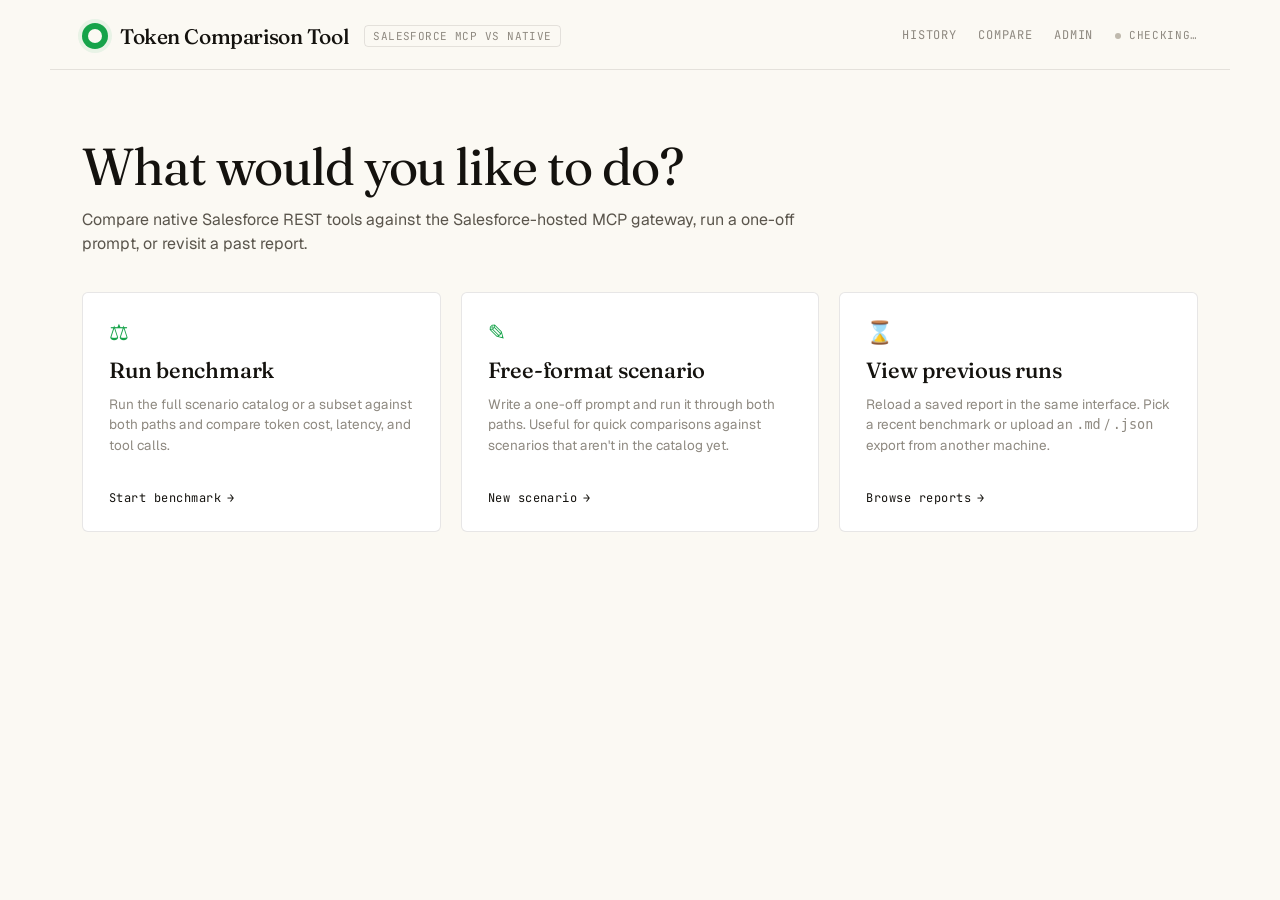
==== static/index.html @ 7b71b359 "feat(theme): FOUC-blocking pre-paint script in all five pages" ====
<!doctype html>
<html lang="en">
<head>
  <meta charset="utf-8">
  <meta name="viewport" content="width=device-width, initial-scale=1">
  <script>
    /* Pre-paint theme: read localStorage, apply data-theme + data-palette
       before first paint to prevent FOUC. Mirrors the logic in theme.js;
       keep them in sync. */
    (function () {
      try {
        var raw = localStorage.getItem("tokenmeter_theme");
        var t = raw ? JSON.parse(raw) : null;
        var validPals = ["teal-coral","emerald-violet","cyan-amber","forest-terracotta"];
        if (!t || validPals.indexOf(t.palette) < 0) {
          t = { mode: "light", palette: "teal-coral", matchSystem: true };
        }
        var mode = t.mode;
        if (t.matchSystem) {
          mode = window.matchMedia && window.matchMedia("(prefers-color-scheme: dark)").matches ? "dark" : "light";
        }
        document.documentElement.dataset.theme = (mode === "dark" ? "dark" : "light");
        document.documentElement.dataset.palette = t.palette;
      } catch (e) {
        document.documentElement.dataset.theme = "light";
        document.documentElement.dataset.palette = "teal-coral";
      }
    })();
  </script>
  <title>Token Comparison Tool — Salesforce MCP vs Native LLM</title>
  <link rel="preconnect" href="https://fonts.googleapis.com">
  <link rel="preconnect" href="https://fonts.gstatic.com" crossorigin>
  <link href="https://fonts.googleapis.com/css2?family=Fraunces:ital,opsz,wght@0,9..144,300..700;1,9..144,300..700&family=Geist:wght@300..600&family=JetBrains+Mono:wght@400;500;600&display=swap" rel="stylesheet">
  <link rel="stylesheet" href="styles.css">
</head>
<body>
  <header class="app-header">
    <button class="brand" id="brand-home" type="button" aria-label="Back to home">
      <span class="dot"></span>
      <span class="wordmark">Token Comparison Tool</span>
      <span class="sub">Salesforce MCP vs Native</span>
    </button>
    <nav class="header-nav" aria-label="Main">
      <a class="header-link" href="/history" id="history-link">History</a>
      <a class="header-link" href="/compare" id="compare-link">Compare</a>
      <a class="header-link" href="/admin" id="admin-link">Admin</a>
      <div class="status" id="preflight-status">checking…</div>
    </nav>
  </header>

  <main class="container">
    <section id="login-view" class="card login-splash" hidden>
      <h1 class="login-title">Sign in with Salesforce</h1>
      <p class="login-subtitle">This tool measures token cost between native Salesforce REST tools and the Salesforce-hosted MCP gateway against your org. Sign in once with OAuth and you'll be able to run benchmarks, save reports, and (with the right token) edit the scenario catalog.</p>
      <button class="primary login-cta" id="login-cta-btn">Connect Salesforce <span aria-hidden="true">→</span></button>
      <p class="muted login-hint" id="login-cta-hint">You'll be redirected to your Salesforce org's login page, then back here.</p>
      <p class="muted login-error" id="login-cta-error" hidden></p>
    </section>

    <nav class="stepper" id="stepper" aria-label="Benchmark steps"></nav>

    <section id="landing-view" class="card landing">
      <h1 class="landing-title">What would you like to do?</h1>
      <p class="muted landing-subtitle">Compare native Salesforce REST tools against the Salesforce-hosted MCP gateway, run a one-off prompt, or revisit a past report.</p>
      <div class="landing-cards">
        <button class="landing-card" data-target="benchmark" type="button">
          <span class="landing-card-icon">⚖</span>
          <span class="landing-card-title">Run benchmark</span>
          <span class="landing-card-desc">Run the full scenario catalog or a subset against both paths and compare token cost, latency, and tool calls.</span>
          <span class="landing-card-cta">Start benchmark <span aria-hidden="true">→</span></span>
        </button>
        <button class="landing-card" data-target="freeform" type="button">
          <span class="landing-card-icon">✎</span>
          <span class="landing-card-title">Free-format scenario</span>
          <span class="landing-card-desc">Write a one-off prompt and run it through both paths. Useful for quick comparisons against scenarios that aren't in the catalog yet.</span>
          <span class="landing-card-cta">New scenario <span aria-hidden="true">→</span></span>
        </button>
        <button class="landing-card" data-target="reports" type="button">
          <span class="landing-card-icon">⌛</span>
          <span class="landing-card-title">View previous runs</span>
          <span class="landing-card-desc">Reload a saved report in the same interface. Pick a recent benchmark or upload an <code>.md</code> / <code>.json</code> export from another machine.</span>
          <span class="landing-card-cta">Browse reports <span aria-hidden="true">→</span></span>
        </button>
      </div>
    </section>

    <section id="setup-view" class="card" hidden>
      <a class="back-link" href="#" id="setup-back-link">← Back to home</a>

      <div class="setup-section" data-section="benchmark" hidden>
      <h1 class="catalog-title">Compare <em>native tools</em> to <em>MCP</em>, run by run.</h1>
      <p class="muted" id="catalog-summary">loading scenarios…</p>
      <div class="catalog-meta" id="catalog-meta"></div>
      <ul class="scenario-list" id="scenario-list">
        <li class="scenario-list-header">
          <input type="checkbox" id="scenario-list-toggle-all" aria-label="Select or unselect all scenarios">
          <span class="col-id">ID</span>
          <span class="col-title">Scenario</span>
          <span class="col-scope">Scope</span>
          <span class="col-difficulty">Difficulty</span>
        </li>
      </ul>
      <div class="controls">
        <label>Runs / path
          <select id="runs-per-path">
            <option>1</option>
            <option selected>3</option>
            <option>5</option>
          </select>
        </label>
        <label>Models
          <div id="model-select" class="model-checkboxes"></div>
        </label>
        <label>Max turns
          <select id="max-turns">
            <option>15</option>
            <option selected>30</option>
            <option>50</option>
            <option>100</option>
          </select>
        </label>
        <div></div>
        <button class="primary" id="run-btn" disabled>Run benchmark <span>→</span></button>
      </div>
      <div id="preflight-remediation" class="remediation" hidden></div>
      <div id="sf-login-row" class="sf-login-row" hidden>
        <button class="secondary" id="sf-login-btn">Connect Salesforce</button>
        <span class="muted" id="sf-login-hint">You'll be redirected to Salesforce to authorize, then sent back here.</span>
      </div>
      </div><!-- /setup-section[benchmark] -->

      <div class="setup-section" data-section="freeform" hidden>
      <div class="freeform standalone">
        <h1 class="catalog-title">Free-format scenario</h1>
        <p class="muted">Write your own prompt and run it through both paths. Useful for quick comparisons against scenarios that aren't in the catalog yet.</p>
        <label class="freeform-field">
          <span>Title <span class="freeform-optional">(optional)</span></span>
          <input type="text" id="freeform-title" placeholder="Top customers by recurring revenue">
        </label>
        <label class="freeform-field">
          <span>Prompt</span>
          <textarea id="freeform-prompt" rows="6" placeholder="Describe the task in plain English. Claude will figure out the schema and which tools to use on each path."></textarea>
        </label>
        <div class="freeform-controls">
          <label>Runs / path
            <select id="freeform-runs">
              <option selected>1</option>
              <option>3</option>
              <option>5</option>
            </select>
          </label>
          <label>Models
            <div id="freeform-model" class="model-checkboxes"></div>
          </label>
          <label>Max turns
            <select id="freeform-max-turns">
              <option>15</option>
              <option selected>30</option>
              <option>50</option>
              <option>100</option>
            </select>
          </label>
        </div>
        <div class="freeform-actions">
          <span class="muted" id="freeform-hint">Settings above apply to this run only.</span>
          <button class="primary" id="freeform-run-btn" disabled>Run free format <span>→</span></button>
        </div>
      </div>
      </div><!-- /setup-section[freeform] -->

      <div class="setup-section" data-section="reports" hidden>
        <h1 class="catalog-title">Reports &amp; analytics</h1>
        <p class="muted">Aggregate spend and runs across every benchmark. Click a row to load that report into the verdict / summary / trace views.</p>

        <div class="kpi-strip" id="reports-kpis">
          <div class="kpi"><div class="kpi-label">Total runs</div><div class="kpi-value" id="kpi-total-runs">—</div></div>
          <div class="kpi"><div class="kpi-label">Native spend</div><div class="kpi-value" id="kpi-native-cost">—</div></div>
          <div class="kpi"><div class="kpi-label">MCP spend</div><div class="kpi-value" id="kpi-mcp-cost">—</div></div>
          <div class="kpi"><div class="kpi-label">Avg MCP/Native</div><div class="kpi-value" id="kpi-avg-ratio">—</div></div>
        </div>

        <div class="reports-toolbar">
          <label class="reports-filter">
            <span>Kind</span>
            <select id="reports-filter-kind">
              <option value="">All</option>
              <option value="catalog">Catalog</option>
              <option value="freeform">Freeform</option>
              <option value="mixed">Mixed</option>
            </select>
          </label>
          <label class="reports-filter">
            <span>Model</span>
            <select id="reports-filter-model">
              <option value="">All</option>
            </select>
          </label>
          <label class="reports-filter reports-filter-search">
            <span>Search</span>
            <input type="text" id="reports-filter-search" placeholder="report id, operator, org…">
          </label>
        </div>

        <table class="reports-table">
          <thead>
            <tr>
              <th data-sort="started_at">Started ▾</th>
              <th>Kind</th>
              <th>Models</th>
              <th data-sort="scenario_count">Scenarios</th>
              <th data-sort="runs_per_path">Runs/path</th>
              <th data-sort="native_cost">Native</th>
              <th data-sort="mcp_cost">MCP</th>
              <th data-sort="mcp_native_ratio">Ratio</th>
              <th data-sort="native_success">Success</th>
              <th data-sort="native_cache_hit_ratio">Cache hit</th>
              <th></th>
              <th></th>
            </tr>
          </thead>
          <tbody id="reports-tbody">
            <tr><td colspan="12" class="muted reports-empty">Loading…</td></tr>
          </tbody>
        </table>
      </div><!-- /setup-section[reports] -->
    </section>

    <section id="progress-view" class="card" hidden>
      <h2>Running benchmark</h2>
      <div class="progress-bar"><div class="fill" id="progress-fill"></div></div>
      <p class="muted" id="progress-text">starting…</p>
    </section>

    <section id="scenario-view" class="card" hidden>
      <a class="back-link" href="#" id="scenario-back-link" hidden>← Back to reports</a>
      <div class="scenario-head">
        <p class="muted" id="sv-meta"></p>
        <h2 id="sv-title"></h2>
        <blockquote id="sv-prompt"></blockquote>
      </div>

      <div class="verdict" id="sv-verdict" hidden>
        <div class="verdict-icon" id="sv-verdict-icon">↓</div>
        <div class="verdict-text" id="sv-verdict-text">—</div>
        <div class="verdict-num" id="sv-verdict-num"></div>
      </div>

      <div class="model-pills" id="sv-model-pills" hidden></div>

      <div class="sparkline-row" id="sv-sparklines" hidden>
        <div class="sparkline-cell" data-metric="cost">
          <div class="sparkline-label">Cost trend</div>
          <svg class="sparkline" viewBox="0 0 80 30" preserveAspectRatio="none"></svg>
          <div class="sparkline-value">—</div>
        </div>
        <div class="sparkline-cell" data-metric="cache">
          <div class="sparkline-label">Cache hit</div>
          <svg class="sparkline" viewBox="0 0 80 30" preserveAspectRatio="none"></svg>
          <div class="sparkline-value">—</div>
        </div>
        <div class="sparkline-cell" data-metric="success">
          <div class="sparkline-label">Success</div>
          <svg class="sparkline" viewBox="0 0 80 30" preserveAspectRatio="none"></svg>
          <div class="sparkline-value">—</div>
        </div>
        <div class="sparkline-cell" data-metric="p95_duration">
          <div class="sparkline-label">p95 wall-clock</div>
          <svg class="sparkline" viewBox="0 0 80 30" preserveAspectRatio="none"></svg>
          <div class="sparkline-value">—</div>
        </div>
      </div>

      <div class="dual">
        <div class="panel native">
          <h3>Native · path A</h3>
          <div class="panel-status" id="sv-native-status">—</div>
          <div class="hero" id="sv-native-input">—</div>
          <div class="hero-label">input tokens</div>
          <div class="panel-meta">
            <div>Turns <span id="sv-native-turns">—</span></div>
            <div>Cost / run <span id="sv-native-cost">—</span></div>
          </div>
          <div class="panel-meta panel-meta-secondary">
            <div>Cache hit <span id="sv-native-cache">—</span></div>
            <div>Wall-clock <span id="sv-native-duration">—</span></div>
          </div>
          <ul class="tools" id="sv-native-tools"></ul>
        </div>
        <div class="panel mcp">
          <h3>MCP · path B</h3>
          <div class="panel-status" id="sv-mcp-status">—</div>
          <div class="hero" id="sv-mcp-input">—</div>
          <div class="hero-label">input tokens</div>
          <div class="panel-meta">
            <div>Turns <span id="sv-mcp-turns">—</span></div>
            <div>Cost / run <span id="sv-mcp-cost">—</span></div>
          </div>
          <div class="panel-meta panel-meta-secondary">
            <div>Cache hit <span id="sv-mcp-cache">—</span></div>
            <div>Wall-clock <span id="sv-mcp-duration">—</span></div>
          </div>
          <ul class="tools" id="sv-mcp-tools"></ul>
        </div>
      </div>

      <!-- Per-run breakdown — exposes variance that the medians hide. -->
      <div class="per-run-card" id="per-run-card" hidden>
        <h3>Per-run breakdown</h3>
        <p class="muted">Each run that contributed to the medians above. Cost spread reveals whether the comparison is reliable or noisy.</p>
        <table class="per-run-table">
          <thead>
            <tr>
              <th class="col-chev"></th>
              <th>Run</th>
              <th>Path</th>
              <th>Outcome</th>
              <th>Turns</th>
              <th>In tokens</th>
              <th>Out tokens</th>
              <th>Cache hit</th>
              <th>Wall-clock</th>
              <th>Cost</th>
            </tr>
          </thead>
          <tbody id="per-run-tbody"></tbody>
        </table>
      </div>

      <div class="results-card">
        <div class="chart-head">
          <div class="headline" id="sv-headline">—</div>
          <div class="legend-inline">
            <span><span class="sw native"></span>Native</span>
            <span><span class="sw mcp"></span>MCP</span>
          </div>
        </div>
        <div class="chart-rows" id="sv-chart-rows"></div>
        <canvas id="sv-chart" hidden></canvas>
      </div>

      <div class="trace-card" id="trace-card" hidden>
        <div class="editorial">
          <div class="ed-label">
            <span class="marker"></span>
            Why these numbers differ
          </div>
          <div class="explanation" id="trace-explanation">—</div>
        </div>

        <h3>Turn-by-turn trace</h3>
        <p class="muted">
          First successful run of each path (or first run if both failed).
          <code>in</code> = total prompt tokens this turn (new + replayed from cache + freshly cached).
          <code>out</code> = tokens generated. The breakdown shows what was new vs. cached — the large
          cache write on turn 1 is tool-definitions loading into context.
        </p>
        <table class="trace-table">
          <thead>
            <tr>
              <th>Turn</th>
              <th>Native · path A</th>
              <th>MCP · path B</th>
              <th class="trace-delta-col">Δ</th>
            </tr>
          </thead>
          <tbody id="trace-tbody"></tbody>
        </table>
      </div>

      <div class="actions" id="scenario-actions">
        <button id="scenario-export-pdf" class="secondary">⎙ Export PDF</button>
        <button id="scenario-share-btn" class="secondary" data-hide-in-guest>↗ Share link</button>
        <a id="scenario-download-report" class="primary" href="#" download>↓ Download report</a>
      </div>
    </section>

    <section id="summary-view" class="card" hidden>
      <a class="back-link" href="#" id="summary-back-link" hidden>← Back to reports</a>
      <h2>Overall summary</h2>
      <div class="model-pills" id="summary-model-pills" hidden></div>
      <div class="hero-summary" id="summary-headline">—</div>
      <p class="muted" id="summary-headline-caveat"></p>

      <h3>Cost totals</h3>
      <table class="summary-table">
        <thead>
          <tr><th></th><th>Native</th><th>MCP</th></tr>
        </thead>
        <tbody id="summary-tbody"></tbody>
      </table>

      <h3>Cost at scale</h3>
      <p class="muted">Project token spend across volume + time. Native vs MCP totals, breakeven thresholds, and a 12-month cumulative curve.</p>
      <div class="projection-panel" id="projection-panel">
        <div class="projection-controls">
          <label>Volume
            <input type="number" id="projection-volume" value="10000" min="1" step="1000">
          </label>
          <label>Period
            <div class="segmented" id="projection-period">
              <button type="button" data-period="day">Daily</button>
              <button type="button" data-period="month" class="active">Monthly</button>
              <button type="button" data-period="year">Annual</button>
            </div>
          </label>
          <label>Growth %/mo
            <input type="number" id="projection-growth" value="0" min="0" step="1">
          </label>
          <label class="projection-model-label">Model
            <select id="projection-model"></select>
          </label>
        </div>
        <div class="projection-headline">
          <div class="kpi"><div class="kpi-label">Native</div><div class="kpi-value" id="proj-native-total">—</div></div>
          <div class="kpi"><div class="kpi-label">MCP</div><div class="kpi-value" id="proj-mcp-total">—</div></div>
          <div class="kpi"><div class="kpi-label">Delta</div><div class="kpi-value" id="proj-delta">—</div></div>
        </div>
        <div class="projection-thresholds">
          <label>Breakeven A <input type="number" id="proj-th-a" value="1000" min="0"></label>
          <label>Breakeven B <input type="number" id="proj-th-b" value="10000" min="0"></label>
          <label>Breakeven C <input type="number" id="proj-th-c" value="100000" min="0"></label>
        </div>
        <table class="projection-breakeven-table">
          <thead><tr><th>Scenario</th><th id="proj-th-a-h">$1,000</th><th id="proj-th-b-h">$10,000</th><th id="proj-th-c-h">$100,000</th></tr></thead>
          <tbody id="projection-breakeven-tbody"></tbody>
        </table>
        <svg id="projection-curve" class="projection-curve" viewBox="0 0 600 200"
             preserveAspectRatio="none" aria-label="12-month cumulative spend"></svg>
      </div>

      <h3>Per-scenario cost</h3>
      <ul class="summary-bars" id="summary-bars"></ul>
      <canvas id="summary-chart" hidden></canvas>

      <h3>When to use which</h3>
      <div class="framework-grid">
        <div class="framework-col" id="framework-native-col">
          <h4>Native wins</h4>
          <p id="framework-native-pattern">—</p>
          <ul id="framework-native-bullets"></ul>
        </div>
        <div class="framework-col" id="framework-mcp-col">
          <h4>MCP wins</h4>
          <p id="framework-mcp-pattern">—</p>
          <ul id="framework-mcp-bullets"></ul>
        </div>
      </div>

      <h3>Run outcomes</h3>
      <p class="muted">How runs landed across both paths. A high <em>succeeded</em> count is what you want. Other categories tell you why a path is unreliable: <code>max turns</code> = ran out of budget mid-task; <code>auth error</code> = scope/permission issue; <code>no tool calls</code> = model declined to act.</p>
      <div class="outcomes-rollup">
        <div class="outcomes-row" id="outcomes-native-row">
          <div class="outcomes-row-label">Native</div>
          <div class="outcomes-row-bar" id="outcomes-native-bar"></div>
        </div>
        <div class="outcomes-row" id="outcomes-mcp-row">
          <div class="outcomes-row-label">MCP</div>
          <div class="outcomes-row-bar" id="outcomes-mcp-bar"></div>
        </div>
      </div>

      <h3>Cache effectiveness</h3>
      <p class="muted">Fraction of input-side tokens served from cache (vs freshly billed). Higher = more turns hit cache → lower steady-state cost.</p>
      <div class="cache-rollup">
        <div class="cache-tile">
          <div class="cache-tile-label">Native</div>
          <div class="cache-tile-value" id="cache-native">—</div>
        </div>
        <div class="cache-tile">
          <div class="cache-tile-label">MCP</div>
          <div class="cache-tile-value" id="cache-mcp">—</div>
        </div>
      </div>

      <h3>Caveats</h3>
      <ul id="summary-caveats"></ul>

      <div class="actions">
        <button id="run-again" class="ghost" data-hide-in-guest>↻ Run again</button>
        <button id="export-pdf" class="secondary">⎙ Export PDF</button>
        <button id="summary-share-btn" class="secondary" data-hide-in-guest>↗ Share link</button>
        <a id="download-report" class="primary" href="#" download>↓ Download report</a>
      </div>
    </section>
  </main>

  <div id="share-modal" class="modal" hidden role="dialog" aria-modal="true" aria-labelledby="share-modal-title">
    <div class="modal-card">
      <h3 id="share-modal-title">Share this report</h3>
      <p class="muted">Anyone with this link can view this report read-only. The link expires automatically — share only what you'd be comfortable putting in Slack.</p>
      <input id="share-url" type="text" readonly>
      <div class="modal-row">
        <span class="muted">Expires <span id="share-expires"></span></span>
        <span class="modal-actions">
          <button class="secondary" id="share-copy" type="button">Copy</button>
          <button class="secondary" id="share-regenerate" type="button">Regenerate</button>
          <button class="primary" id="share-close" type="button">Done</button>
        </span>
      </div>
    </div>
    <div class="modal-backdrop" data-close></div>
  </div>

  <script src="chart.min.js"></script>
  <script>
    // Cache-bust app.js on every page load so fixes take effect without
    // forcing the user to hard-refresh or clear site data.
    (function () {
      var s = document.createElement("script");
      s.src = "app.js?v=" + Date.now();
      document.body.appendChild(s);
    })();
  </script>
</body>
</html>
---- static/styles.css ----
/* ============================================================
   tokenmeter — editorial light theme
   See claude-code-prompt-light.md / tokenmeter-mockup.html
   ============================================================ */

:root {
  /* Surface — warm paper system */
  --paper-50:  #FBF9F3;
  --paper-100: #F7F4ED;
  --paper-200: #F1EDE3;
  --paper-300: #E8E3D6;
  --paper-card: #FFFFFF;

  /* Hairlines */
  --hair:   rgba(20, 18, 14, 0.06);
  --hair-2: rgba(20, 18, 14, 0.10);
  --hair-3: rgba(20, 18, 14, 0.18);

  /* Text — warm ink */
  --ink:        #14120E;
  --ink-dim:    #5A554C;
  --ink-mute:   #8E8980;
  --ink-faint:  #BFB9AD;

  /* Signal */
  --signal:        #16A34A;
  --signal-vivid:  #22C55E;
  --signal-deep:   #14532D;
  --signal-tint:   rgba(22, 163, 74, 0.08);
  --signal-edge:   rgba(22, 163, 74, 0.22);
  --counter:       #4338CA;
  --counter-vivid: #6366F1;
  --counter-deep:  #312E81;
  --counter-tint:  rgba(67, 56, 202, 0.08);
  --counter-edge:  rgba(67, 56, 202, 0.22);
  --amber:         #B45309;
  --amber-edge:    rgba(180, 83, 9, 0.22);
  --crimson:       #B91C1C;
  --crimson-edge:  rgba(185, 28, 28, 0.22);

  --serif: 'Fraunces', 'Iowan Old Style', Georgia, serif;
  --sans:  'Geist', 'Inter Tight', -apple-system, system-ui, sans-serif;
  --mono:  'JetBrains Mono', 'SF Mono', Menlo, monospace;

  --r-sm: 4px;
  --r-md: 6px;
  --r-lg: 10px;
}

* { box-sizing: border-box; margin: 0; padding: 0; }

html, body {
  background: var(--paper-50);
  color: var(--ink);
  font-family: var(--sans);
  font-feature-settings: "ss01", "ss02", "cv11";
  -webkit-font-smoothing: antialiased;
  -moz-osx-font-smoothing: grayscale;
  line-height: 1.5;
  font-size: 15px;
}

[hidden] { display: none !important; }

/* All numbers: tabular figures */
.mono, code, .num, .tabular {
  font-feature-settings: "tnum";
  font-variant-numeric: tabular-nums;
}

/* ═════════════════════════════════════════════════════════════
   Top brand bar
   ═════════════════════════════════════════════════════════════ */
.app-header {
  max-width: 1180px;
  margin: 0 auto;
  display: flex;
  align-items: center;
  justify-content: space-between;
  padding: 22px 32px 20px;
  border-bottom: 1px solid var(--hair-2);
}
.brand {
  display: flex;
  align-items: center;
  gap: 12px;
  font-family: var(--serif);
  font-weight: 500;
  font-size: 21px;
  letter-spacing: -0.02em;
  color: var(--ink);
  /* Reset <button> defaults so the brand still reads as a wordmark. */
  background: transparent;
  border: 0;
  padding: 0;
  cursor: pointer;
  text-align: left;
  transition: opacity 160ms ease;
}
.brand:hover { opacity: 0.78; }
.brand:hover .wordmark {
  text-decoration: underline;
  text-decoration-color: var(--signal);
  text-decoration-thickness: 1px;
  text-underline-offset: 4px;
}
.brand:focus-visible {
  outline: 2px solid var(--signal);
  outline-offset: 4px;
  border-radius: 2px;
}
.brand .dot {
  width: 26px; height: 26px;
  background: var(--signal);
  border-radius: 50%;
  position: relative;
  margin: 0;
  display: inline-block;
  box-shadow: 0 0 0 4px var(--signal-tint);
}
.brand .dot::after {
  content: '';
  position: absolute;
  inset: 6px;
  background: var(--paper-50);
  border-radius: 50%;
}
.brand .sub {
  font-family: var(--mono);
  font-style: normal;
  font-size: 11px;
  color: var(--ink-mute);
  letter-spacing: 0.04em;
  text-transform: uppercase;
  font-weight: 400;
  margin-left: 4px;
  padding: 3px 8px;
  border: 1px solid var(--hair-2);
  border-radius: var(--r-sm);
}

.status {
  font-family: var(--mono);
  font-size: 11px;
  letter-spacing: 0.06em;
  text-transform: uppercase;
  color: var(--ink-mute);
  display: flex;
  align-items: center;
  gap: 8px;
}
.status::before {
  content: '';
  width: 6px; height: 6px; border-radius: 50%;
  background: var(--ink-faint);
  display: inline-block;
}
.status.ok { color: var(--signal); }
.status.ok::before { background: var(--signal-vivid); box-shadow: 0 0 0 3px var(--signal-tint); }
.status.err { color: var(--crimson); }
.status.err::before { background: var(--crimson); }

/* Header right-side nav. Sits next to the status indicator. */
.header-nav {
  display: flex;
  align-items: center;
  gap: 22px;
}
.header-link {
  font-family: var(--mono);
  font-size: 12px;
  letter-spacing: 0.06em;
  text-transform: uppercase;
  color: var(--ink-mute);
  text-decoration: none;
  padding: 4px 0;
  border-bottom: 1px solid transparent;
  transition: color 160ms ease, border-color 160ms ease;
}
.header-link:hover {
  color: var(--ink);
  border-bottom-color: var(--signal);
}

/* ═════════════════════════════════════════════════════════════
   Login splash — gates the entire app
   ═════════════════════════════════════════════════════════════ */
.card.login-splash {
  background: transparent;
  border: 0;
  box-shadow: none;
  padding: 60px 0 24px;
  max-width: 640px;
}
.login-title {
  font-family: var(--serif);
  font-weight: 400;
  font-size: clamp(34px, 4.6vw, 52px);
  line-height: 1.08;
  letter-spacing: -0.02em;
  margin: 0 0 16px;
}
.login-subtitle {
  font-size: 16px;
  line-height: 1.55;
  margin: 0 0 32px;
  color: var(--ink-mute);
}
.login-cta {
  font-size: 15px;
  padding: 14px 22px;
}
.login-hint {
  font-size: 12px;
  margin: 14px 0 0;
}
.login-error {
  font-size: 13px;
  margin-top: 14px;
  color: var(--crimson);
}

/* ═════════════════════════════════════════════════════════════
   Landing chooser — three primary paths
   ═════════════════════════════════════════════════════════════ */
.card.landing {
  /* No card chrome at this level — let the three sub-cards do the
     visual work against the paper background. */
  background: transparent;
  border: 0;
  box-shadow: none;
  padding: 32px 0 24px;
}
.landing-title {
  font-family: var(--serif);
  font-weight: 400;
  font-size: clamp(34px, 4.6vw, 52px);
  line-height: 1.08;
  letter-spacing: -0.02em;
  margin: 8px 0 14px;
}
.landing-subtitle {
  max-width: 720px;
  font-size: 16px;
  line-height: 1.5;
  margin: 0 0 36px;
}
.landing-cards {
  display: grid;
  grid-template-columns: repeat(3, 1fr);
  gap: 20px;
}
.landing-card {
  /* Reset <button> chrome. */
  appearance: none;
  background: var(--paper-card);
  border: 1px solid var(--hair-2);
  border-radius: var(--r-md, 12px);
  padding: 28px 26px 24px;
  text-align: left;
  cursor: pointer;
  display: flex;
  flex-direction: column;
  gap: 10px;
  min-height: 240px;
  position: relative;
  transition: border-color 160ms ease, transform 160ms ease, box-shadow 160ms ease;
  font: inherit;
  color: inherit;
}
.landing-card:hover {
  border-color: var(--signal);
  transform: translateY(-2px);
  box-shadow: 0 6px 18px -8px rgba(20, 20, 20, 0.18);
}
.landing-card:focus-visible {
  outline: 2px solid var(--signal);
  outline-offset: 3px;
}
.landing-card-icon {
  font-size: 22px;
  color: var(--signal);
  font-weight: 500;
  line-height: 1;
  margin-bottom: 4px;
}
.landing-card-title {
  font-family: var(--serif);
  font-weight: 500;
  font-size: 22px;
  letter-spacing: -0.01em;
  line-height: 1.2;
  color: var(--ink);
}
.landing-card-desc {
  font-size: 13.5px;
  line-height: 1.55;
  color: var(--ink-mute);
  flex: 1;
}
.landing-card-cta {
  margin-top: auto;
  font-family: var(--mono);
  font-size: 12px;
  letter-spacing: 0.04em;
  color: var(--ink);
  display: inline-flex;
  align-items: center;
  gap: 6px;
}
.landing-card:hover .landing-card-cta {
  color: var(--signal);
}
@media (max-width: 800px) {
  .landing-cards { grid-template-columns: 1fr; }
}

/* ═════════════════════════════════════════════════════════════
   Tier A — variance, cache, outcomes UI
   ═════════════════════════════════════════════════════════════ */

/* Secondary panel-meta strip (cache hit / wall-clock under the existing
   turns/cost row). Same shape as .panel-meta, lighter chrome. */
.panel-meta-secondary {
  margin-top: 8px;
  opacity: 0.85;
  font-size: 12.5px;
}

/* Per-run breakdown table — sits below the dual panels in scenario-view. */
.per-run-card {
  margin-top: 28px;
  padding-top: 20px;
  border-top: 1px solid var(--hair-2);
}
.per-run-card h3 {
  font-family: var(--serif);
  font-weight: 500;
  font-size: 22px;
  margin: 0 0 6px;
}
.per-run-table {
  width: 100%;
  border-collapse: collapse;
  font-size: 13.5px;
  margin-top: 12px;
}
.per-run-table th {
  text-align: left;
  font-family: var(--mono);
  font-size: 10.5px;
  letter-spacing: 0.06em;
  text-transform: uppercase;
  color: var(--ink-mute);
  padding: 8px 10px;
  border-bottom: 1px solid var(--hair-2);
}
.per-run-table td {
  padding: 10px;
  border-bottom: 1px solid var(--hair, rgba(20, 18, 14, 0.06));
  vertical-align: middle;
}
.per-run-table .col-num {
  text-align: right;
  font-family: var(--mono);
  font-size: 12.5px;
}
.per-run-table .col-path-native { color: var(--signal); font-weight: 500; }
.per-run-table .col-path-mcp { color: var(--counter); font-weight: 500; }

.outcome-pill {
  display: inline-block;
  font-family: var(--mono);
  font-size: 10.5px;
  letter-spacing: 0.04em;
  padding: 3px 8px;
  border-radius: 999px;
  border: 1px solid currentColor;
  white-space: nowrap;
}
.outcome-pill.outcome-succeeded { color: var(--signal); }
.outcome-pill.outcome-max_turns,
.outcome-pill.outcome-no_tool_calls { color: var(--amber); }
.outcome-pill.outcome-tool_auth_error,
.outcome-pill.outcome-inference_error,
.outcome-pill.outcome-mcp_init_failed,
.outcome-pill.outcome-other { color: var(--crimson); }

/* Confidence chip — appended to the multiplier when N<5 or σ/μ > 50%. */
.confidence-chip {
  display: inline-block;
  font-family: var(--mono);
  font-size: 10px;
  letter-spacing: 0.05em;
  text-transform: uppercase;
  padding: 2px 6px;
  margin-left: 8px;
  border-radius: 4px;
  border: 1px solid var(--amber-edge);
  color: var(--amber);
  background: rgba(180, 83, 9, 0.06);
  cursor: help;
  vertical-align: middle;
}

/* Outcome rollup (stacked bar) in the summary view */
.outcomes-rollup {
  display: flex;
  flex-direction: column;
  gap: 10px;
  margin: 12px 0 24px;
}
.outcomes-row {
  display: grid;
  grid-template-columns: 80px 1fr;
  align-items: center;
  gap: 14px;
}
.outcomes-row-label {
  font-family: var(--mono);
  font-size: 11px;
  letter-spacing: 0.06em;
  text-transform: uppercase;
  color: var(--ink-mute);
}
.outcomes-row-bar {
  display: flex;
  height: 28px;
  border-radius: 4px;
  overflow: hidden;
  border: 1px solid var(--hair-2);
  background: var(--paper-100);
}
.outcome-seg {
  display: flex;
  align-items: center;
  justify-content: center;
  font-family: var(--mono);
  font-size: 11px;
  font-weight: 500;
  color: #ffffff;
  text-shadow: 0 1px 2px rgba(0, 0, 0, 0.2);
  white-space: nowrap;
  overflow: hidden;
}
.outcome-seg.outcome-succeeded { background: var(--signal-vivid); }
.outcome-seg.outcome-max_turns { background: var(--amber); }
.outcome-seg.outcome-no_tool_calls { background: #d97706; }
.outcome-seg.outcome-tool_auth_error { background: var(--crimson); }
.outcome-seg.outcome-inference_error { background: #991b1b; }
.outcome-seg.outcome-mcp_init_failed { background: #7f1d1d; }
.outcome-seg.outcome-other { background: var(--ink-mute); }

/* Cache effectiveness rollup (two big % tiles) */
.cache-rollup {
  display: grid;
  grid-template-columns: 1fr 1fr;
  gap: 14px;
  margin: 12px 0 24px;
}
.cache-tile {
  border: 1px solid var(--hair-2);
  border-radius: var(--r-md, 6px);
  padding: 18px 20px;
  background: var(--paper-card);
}
.cache-tile-label {
  font-family: var(--mono);
  font-size: 11px;
  letter-spacing: 0.06em;
  text-transform: uppercase;
  color: var(--ink-mute);
}
.cache-tile-value {
  font-family: var(--serif);
  font-size: 30px;
  font-weight: 500;
  letter-spacing: -0.01em;
  margin-top: 6px;
}

/* ═════════════════════════════════════════════════════════════
   Reports & analytics view (setup-section[data-section=reports])
   ═════════════════════════════════════════════════════════════ */
.kpi-strip {
  display: grid;
  grid-template-columns: repeat(4, 1fr);
  gap: 14px;
  margin: 28px 0 24px;
}
@media (max-width: 800px) {
  .kpi-strip { grid-template-columns: repeat(2, 1fr); }
}
.kpi {
  background: var(--paper-card);
  border: 1px solid var(--hair-2);
  border-radius: var(--r-md, 12px);
  padding: 18px 20px;
}
.kpi-label {
  font-family: var(--mono);
  font-size: 11px;
  letter-spacing: 0.06em;
  text-transform: uppercase;
  color: var(--ink-mute);
  margin-bottom: 6px;
}
.kpi-value {
  font-family: var(--serif);
  font-size: 30px;
  font-weight: 500;
  letter-spacing: -0.01em;
  line-height: 1.05;
  color: var(--ink);
}

.reports-toolbar {
  display: flex;
  align-items: end;
  gap: 14px;
  margin: 8px 0 16px;
  flex-wrap: wrap;
}
.reports-toolbar-spacer { flex: 1; }
.reports-filter {
  display: flex;
  flex-direction: column;
  gap: 4px;
  font-size: 12px;
}
.reports-filter > span {
  font-family: var(--mono);
  font-size: 11px;
  letter-spacing: 0.06em;
  text-transform: uppercase;
  color: var(--ink-mute);
}
.reports-filter select,
.reports-filter input[type=text],
.reports-filter input[type=file] {
  font: inherit;
  padding: 6px 10px;
  border: 1px solid var(--hair-2);
  border-radius: 6px;
  background: var(--paper-card);
  min-width: 140px;
}
.reports-filter-search input { min-width: 220px; }

.reports-table {
  width: 100%;
  border-collapse: collapse;
  font-size: 14px;
}
.reports-table th {
  text-align: left;
  font-family: var(--mono);
  font-size: 11px;
  letter-spacing: 0.06em;
  text-transform: uppercase;
  color: var(--ink-mute);
  padding: 10px 12px;
  border-bottom: 1px solid var(--hair-2);
  cursor: default;
  user-select: none;
}
.reports-table th[data-sort] { cursor: pointer; }
.reports-table th[data-sort]:hover { color: var(--ink); }
.reports-table td {
  padding: 14px 12px;
  border-bottom: 1px solid var(--hair-1, #f0eee8);
  vertical-align: middle;
}
.reports-table tbody tr {
  cursor: pointer;
  transition: background 120ms ease;
}
.reports-table tbody tr:hover { background: rgba(20, 20, 20, 0.025); }
.reports-table .col-num {
  font-family: var(--mono);
  font-size: 12.5px;
  text-align: right;
  white-space: nowrap;
}
.reports-table .ratio-mcp-wins { color: var(--signal); }
.reports-table .ratio-native-wins { color: var(--counter, var(--ink)); }
.reports-empty {
  text-align: center;
  padding: 40px 0;
  font-style: italic;
}
.reports-actions-cell {
  position: relative;
  text-align: right;
  white-space: nowrap;
}
.reports-actions-btn {
  font-family: var(--mono);
  font-size: 12px;
  padding: 6px 10px;
  border: 1px solid var(--hair-2);
  border-radius: 6px;
  background: var(--paper-card);
  cursor: pointer;
}
.reports-actions-btn:hover { border-color: var(--ink-mute); }
.reports-actions-menu {
  position: absolute;
  top: 100%;
  right: 12px;
  /* Solid white + heavier shadow + high z-index — popovers must stack
     cleanly above the table, the kpi strip, and any text behind them. */
  background: #ffffff;
  border: 1px solid var(--hair-2);
  border-radius: 8px;
  box-shadow: 0 12px 32px -8px rgba(20, 20, 20, 0.32),
              0 2px 6px -2px rgba(20, 20, 20, 0.18);
  z-index: 1000;
  min-width: 180px;
  padding: 6px 0;
  margin-top: 4px;
}
.reports-actions-menu button,
.reports-actions-menu a {
  display: block;
  width: 100%;
  text-align: left;
  background: transparent;
  border: 0;
  padding: 8px 14px;
  font: inherit;
  font-size: 13px;
  cursor: pointer;
  color: var(--ink);
  text-decoration: none;
}
.reports-actions-menu button:hover,
.reports-actions-menu a:hover {
  background: rgba(20, 20, 20, 0.04);
}
.kind-pill {
  font-family: var(--mono);
  font-size: 10.5px;
  letter-spacing: 0.04em;
  text-transform: uppercase;
  padding: 3px 8px;
  border-radius: 999px;
  border: 1px solid var(--hair-2);
}
.kind-pill.kind-catalog { color: var(--signal); border-color: var(--signal); }
.kind-pill.kind-freeform { color: var(--counter, var(--ink)); border-color: var(--counter, var(--ink-mute)); }
.kind-pill.kind-mixed { color: var(--ink-mute); }

/* ═════════════════════════════════════════════════════════════
   Admin page — scenario CRUD
   ═════════════════════════════════════════════════════════════ */
.admin-actions {
  display: flex;
  gap: 12px;
  margin: 24px 0;
  align-items: center;
  flex-wrap: wrap;
}
.admin-actions .ghost { font-size: 13px; }

.admin-table {
  width: 100%;
  border-collapse: collapse;
  font-size: 14px;
  margin-top: 8px;
}
.admin-table th {
  text-align: left;
  font-family: var(--mono);
  font-size: 11px;
  letter-spacing: 0.06em;
  text-transform: uppercase;
  color: var(--ink-mute);
  padding: 8px 10px;
  border-bottom: 1px solid var(--hair-2);
}
.admin-table td {
  padding: 12px 10px;
  border-bottom: 1px solid var(--hair-1, #f0eee8);
  vertical-align: middle;
}
.admin-table td.mono { font-family: var(--mono); font-size: 12px; }
.admin-table tr.inactive td {
  opacity: 0.55;
  font-style: italic;
}
.admin-row-actions {
  display: flex;
  gap: 8px;
  justify-content: flex-end;
}
.admin-row-actions .ghost {
  font-size: 12px;
  padding: 6px 10px;
}
.admin-row-actions .danger {
  color: var(--crimson);
}
.admin-row-actions .danger:hover {
  background: var(--crimson-tint, rgba(192, 56, 56, 0.08));
}

.admin-form-overlay {
  position: fixed;
  inset: 0;
  background: rgba(20, 20, 20, 0.45);
  display: flex;
  align-items: flex-start;
  justify-content: center;
  padding: 60px 20px;
  z-index: 1000;
  overflow-y: auto;
}
.admin-form-card {
  background: var(--paper, #fff);
  border-radius: var(--r-md, 12px);
  padding: 32px;
  max-width: 720px;
  width: 100%;
  box-shadow: 0 24px 60px -20px rgba(20, 20, 20, 0.4);
}
.admin-form-card h2 {
  font-family: var(--serif);
  font-size: 28px;
  margin: 0 0 8px;
  font-weight: 500;
}
.admin-form-row {
  display: grid;
  grid-template-columns: 1fr 1fr;
  gap: 16px;
}
.admin-form-actions {
  display: flex;
  justify-content: flex-end;
  gap: 12px;
  margin-top: 16px;
}
.form-hint {
  font-size: 12px;
  margin: 4px 0 0;
}

/* "← Back to home" link on the setup-view */
.back-link {
  display: inline-block;
  font-family: var(--mono);
  font-size: 12px;
  letter-spacing: 0.04em;
  color: var(--ink-mute);
  text-decoration: none;
  margin-bottom: 24px;
  border-bottom: 1px solid transparent;
  transition: color 160ms ease, border-color 160ms ease;
}
.back-link:hover {
  color: var(--ink);
  border-bottom-color: var(--ink-mute);
}

/* When the freeform / load-report card is shown standalone (because the
   user clicked into it from the landing page), promote its heading to
   match the catalog title scale rather than the secondary h3 size. */
.freeform.standalone .catalog-title {
  margin-bottom: 14px;
}
.freeform.standalone {
  border-top: 0;
  margin-top: 0;
  padding-top: 0;
}

/* ═════════════════════════════════════════════════════════════
   Container + stepper (scenario tabs)
   ═════════════════════════════════════════════════════════════ */
.container {
  max-width: 1180px;
  margin: 0 auto;
  padding: 28px 32px 80px;
}

.stepper {
  display: none;  /* shown only when body.has-stepper is set */
  align-items: center;
  gap: 0;
  margin: 18px 0 32px;
  border-bottom: 1px solid var(--hair-2);
  flex-wrap: wrap;
}
body.has-stepper .stepper { display: flex; }
.stepper .step {
  font-family: var(--mono);
  font-size: 12px;
  letter-spacing: 0.04em;
  color: var(--ink-mute);
  padding: 12px 18px;
  border: none;
  background: transparent;
  cursor: pointer;
  position: relative;
  transition: color 160ms ease;
  display: inline-flex;
  align-items: center;
  gap: 8px;
  border-radius: 0;
}
.stepper .step::before {
  content: '';
  width: 6px;
  height: 6px;
  border-radius: 50%;
  background: var(--ink-faint);
  display: inline-block;
}
.stepper .step:hover { color: var(--ink-dim); }
.stepper .step.active { color: var(--ink); }
.stepper .step.active::after {
  content: '';
  position: absolute;
  inset: auto 0 -1px 0;
  height: 2px;
  background: var(--signal);
}
.stepper .step.done { color: var(--ink-dim); }
.stepper .step.done::before { background: var(--signal-vivid); }
.stepper .step.error { color: var(--crimson); }
.stepper .step.error::before { background: var(--crimson); }
.stepper .step[data-sid="summary"] { margin-left: auto; }

/* Freeform-scenario tabs read distinct from catalog ones — they keep
   the mono font but use the indigo signal color for their dot, since
   freeform is conceptually closer to "a custom prompt" than "a catalog
   scenario". The label keeps mono+upright per the global typography
   restraint rules. */
.stepper .step.freeform::before { background: var(--counter); }
.stepper .step.freeform.active::after { background: var(--counter); }
.stepper .step.freeform.done::before { background: var(--counter-vivid); }

/* ═════════════════════════════════════════════════════════════
   Cards (flat white on cream — no shadow)
   ═════════════════════════════════════════════════════════════ */
.card {
  background: transparent;
  border: 0;
  padding: 0;
  margin: 0 0 8px 0;
}
.card.boxed {
  background: var(--paper-card);
  border: 1px solid var(--hair-2);
  border-radius: var(--r-lg);
  padding: 28px 32px;
  margin-bottom: 18px;
}

.muted { color: var(--ink-dim); }

/* ═════════════════════════════════════════════════════════════
   Buttons
   ═════════════════════════════════════════════════════════════ */
.primary {
  background: var(--signal);
  color: white;
  border: 0;
  border-radius: var(--r-md);
  padding: 12px 22px;
  font-family: var(--sans);
  font-size: 13px;
  font-weight: 500;
  letter-spacing: 0.01em;
  cursor: pointer;
  display: inline-flex;
  align-items: center;
  gap: 10px;
  text-decoration: none;
  transition: all 200ms ease;
}
.primary:hover {
  background: var(--signal-deep);
  box-shadow: 0 0 0 4px var(--signal-tint);
}
.primary:disabled {
  background: var(--paper-300);
  color: var(--ink-mute);
  cursor: not-allowed;
  box-shadow: none;
}

.secondary {
  background: transparent;
  color: var(--ink);
  border: 1px solid var(--hair-3);
  border-radius: var(--r-md);
  padding: 9px 16px;
  font-family: var(--mono);
  font-size: 12px;
  letter-spacing: 0.04em;
  cursor: pointer;
  transition: all 160ms ease;
}
.secondary:hover { border-color: var(--ink-dim); }

.ghost {
  background: transparent;
  color: var(--ink);
  border: 1px solid var(--hair-3);
  border-radius: var(--r-md);
  padding: 10px 18px;
  font-family: var(--mono);
  font-size: 12px;
  letter-spacing: 0.04em;
  cursor: pointer;
}
.ghost:hover { border-color: var(--ink-dim); }

/* ═════════════════════════════════════════════════════════════
   Catalog (setup view)
   ═════════════════════════════════════════════════════════════ */
.catalog-title {
  font-family: var(--serif);
  font-weight: 400;
  font-size: 40px;
  line-height: 1.12;
  letter-spacing: -0.025em;
  color: var(--ink);
  max-width: 820px;
  margin-bottom: 18px;
}
.catalog-title em {
  font-style: italic;
  color: var(--ink-dim);
  font-weight: 300;
}

.catalog-meta {
  display: flex;
  gap: 12px;
  align-items: center;
  margin: 10px 0 30px;
  flex-wrap: wrap;
}
.catalog-meta .pill {
  font-family: var(--mono);
  font-size: 11px;
  color: var(--ink-dim);
  letter-spacing: 0.06em;
  text-transform: uppercase;
  padding: 4px 10px;
  border: 1px solid var(--hair-2);
  border-radius: var(--r-sm);
  background: transparent;
}

.scenario-list {
  list-style: none;
  background: var(--paper-card);
  border: 1px solid var(--hair-2);
  border-radius: var(--r-lg);
  overflow: hidden;
  margin: 0;
  padding: 0;
}
.scenario-list li {
  display: grid;
  grid-template-columns: 36px 60px 1fr auto auto;
  gap: 18px;
  align-items: center;
  padding: 16px 22px;
  border-bottom: 1px solid var(--hair);
  transition: background 160ms ease;
}
.scenario-list li:last-child { border-bottom: 0; }
.scenario-list li:not(.scenario-list-header):hover { background: var(--paper-100); }

/* Header row — column titles + master checkbox. Uses the same grid
   columns as data rows so labels align with their data. */
.scenario-list-header {
  background: var(--paper-100);
  border-bottom: 1px solid var(--hair-2) !important;
  cursor: default;
}
.scenario-list-header .col-id,
.scenario-list-header .col-title,
.scenario-list-header .col-scope,
.scenario-list-header .col-difficulty {
  font-family: var(--mono);
  font-size: 10px;
  color: var(--ink-mute);
  letter-spacing: 0.1em;
  text-transform: uppercase;
  font-weight: 500;
}
/* The master checkbox uses the same green-fill style as data rows,
   plus an indeterminate-state dash for partial selection. */
.scenario-list-header input[type="checkbox"]:indeterminate {
  background: var(--signal);
  border-color: var(--signal);
}
.scenario-list-header input[type="checkbox"]:indeterminate::after {
  content: '';
  position: absolute;
  left: 3px; top: 7px;
  width: 9px; height: 2px;
  background: #fff;
  border: 0;
  transform: none;
}

.scenario-list input[type="checkbox"] {
  appearance: none;
  -webkit-appearance: none;
  width: 18px; height: 18px;
  border: 1.5px solid var(--hair-3);
  border-radius: var(--r-sm);
  background: var(--paper-50);
  position: relative;
  cursor: pointer;
  margin: 0;
  transition: all 160ms ease;
}
.scenario-list input[type="checkbox"]:checked {
  border-color: var(--signal);
  background: var(--signal);
}
.scenario-list input[type="checkbox"]:checked::after {
  content: '';
  position: absolute;
  left: 4px; top: 1px;
  width: 5px; height: 9px;
  border-right: 2px solid #fff;
  border-bottom: 2px solid #fff;
  transform: rotate(45deg);
}

.scenario-list .sid {
  font-family: var(--mono);
  font-size: 11px;
  color: var(--ink-mute);
  letter-spacing: 0.04em;
}
.scenario-list .stitle {
  font-size: 14px;
  color: var(--ink);
}
.scenario-list .stitle strong { font-weight: 500; }
.scenario-list .stitle em {
  font-family: inherit;
  font-style: normal;
  color: var(--ink-dim);
  font-weight: 400;
  font-size: 15px;
}
.scenario-list .scope {
  font-family: var(--mono);
  font-size: 10px;
  color: var(--ink-mute);
  letter-spacing: 0.08em;
  text-transform: uppercase;
}
.scenario-list .stag {
  font-family: var(--mono);
  font-size: 10px;
  letter-spacing: 0.08em;
  text-transform: uppercase;
  padding: 4px 9px;
  border-radius: var(--r-sm);
  border: 1px solid var(--hair-2);
  color: var(--ink-mute);
  background: transparent;
}
.scenario-list .stag.simple  { color: var(--signal-deep); border-color: var(--signal-edge); }
.scenario-list .stag.medium  { color: var(--amber);       border-color: var(--amber-edge); }
.scenario-list .stag.complex { color: var(--crimson);     border-color: var(--crimson-edge); }

.controls {
  margin-top: 28px;
  background: var(--paper-card);
  border: 1px solid var(--hair-2);
  border-radius: var(--r-lg);
  padding: 22px 26px;
  display: grid;
  grid-template-columns: repeat(3, auto) 1fr auto;
  gap: 26px;
  align-items: end;
}
.controls label {
  display: flex;
  flex-direction: column;
  gap: 8px;
  font-family: var(--mono);
  font-size: 10px;
  color: var(--ink-mute);
  letter-spacing: 0.08em;
  text-transform: uppercase;
}
.controls select, .controls input {
  background: var(--paper-100);
  border: 1px solid var(--hair-2);
  border-radius: var(--r-md);
  padding: 9px 12px;
  color: var(--ink);
  font-family: var(--mono);
  font-size: 13px;
  min-width: 110px;
  font-variant-numeric: tabular-nums;
}
.controls select:focus, .controls input:focus {
  outline: none;
  border-color: var(--signal);
}
.controls .primary { margin-left: auto; }

/* ───────────────  Free-format scenario card  ─────────────── */
.freeform {
  margin-top: 28px;
  background: var(--paper-card);
  border: 1px solid var(--hair-2);
  border-radius: var(--r-lg);
  padding: 24px 28px;
}
.freeform-title {
  font-family: var(--serif);
  font-weight: 400;
  font-size: 22px;
  letter-spacing: -0.01em;
  color: var(--ink);
  margin: 0 0 6px 0;
}
.freeform > p.muted {
  font-size: 14px;
  color: var(--ink-dim);
  line-height: 1.6;
  margin: 0 0 18px 0;
}
.freeform-field {
  display: flex;
  flex-direction: column;
  gap: 8px;
  margin: 0 0 14px 0;
}
.freeform-field > span {
  font-family: var(--mono);
  font-size: 10px;
  color: var(--ink-mute);
  letter-spacing: 0.08em;
  text-transform: uppercase;
}
.freeform-field .freeform-optional {
  color: var(--ink-faint);
  text-transform: none;
  letter-spacing: 0;
  font-size: 10px;
  margin-left: 6px;
}
.freeform-field input,
.freeform-field textarea {
  background: var(--paper-100);
  border: 1px solid var(--hair-2);
  border-radius: var(--r-md);
  padding: 10px 14px;
  color: var(--ink);
  font-family: var(--sans);
  font-size: 14px;
  line-height: 1.55;
  width: 100%;
  resize: vertical;
}
.freeform-field input { font-family: var(--sans); }
.freeform-field textarea { min-height: 120px; }
.freeform-field input:focus,
.freeform-field textarea:focus {
  outline: none;
  border-color: var(--signal);
}
.freeform-controls {
  display: flex;
  gap: 18px;
  align-items: end;
  flex-wrap: wrap;
  margin: 6px 0 14px;
  padding: 14px 16px;
  background: var(--paper-50);
  border: 1px solid var(--hair-2);
  border-radius: var(--r-md);
}
.freeform-controls label {
  display: flex;
  flex-direction: column;
  gap: 8px;
  font-family: var(--mono);
  font-size: 10px;
  color: var(--ink-mute);
  letter-spacing: 0.08em;
  text-transform: uppercase;
}
.freeform-controls select {
  background: var(--paper-100);
  border: 1px solid var(--hair-2);
  border-radius: var(--r-md);
  padding: 9px 12px;
  color: var(--ink);
  font-family: var(--mono);
  font-size: 13px;
  min-width: 110px;
  font-variant-numeric: tabular-nums;
}
.freeform-controls select:focus {
  outline: none;
  border-color: var(--signal);
}

.freeform-actions {
  display: flex;
  align-items: center;
  gap: 16px;
  margin-top: 8px;
}
.freeform-actions .muted {
  font-size: 13px;
  color: var(--ink-dim);
  flex: 1;
}
.freeform-actions .primary { margin-left: auto; }

/* File input — match the cream/hairline style of other freeform inputs */
.freeform-field input[type="file"] {
  background: var(--paper-100);
  border: 1px solid var(--hair-2);
  border-radius: var(--r-md);
  padding: 8px 12px;
  font-family: var(--mono);
  font-size: 12px;
  color: var(--ink-dim);
  cursor: pointer;
}
.freeform-field input[type="file"]::file-selector-button {
  background: var(--paper-card);
  border: 1px solid var(--hair-2);
  border-radius: var(--r-sm);
  padding: 4px 12px;
  margin-right: 12px;
  font-family: var(--mono);
  font-size: 11px;
  letter-spacing: 0.04em;
  color: var(--ink);
  cursor: pointer;
  transition: all 160ms ease;
}
.freeform-field input[type="file"]::file-selector-button:hover {
  border-color: var(--ink-dim);
  background: var(--paper-200);
}

.remediation {
  background: rgba(180, 83, 9, 0.06);
  border: 1px solid var(--amber-edge);
  color: var(--ink);
  padding: 14px 18px;
  margin-top: 18px;
  border-radius: var(--r-md);
  font-size: 13px;
  line-height: 1.55;
}
.remediation strong { color: var(--amber); font-weight: 500; }
.remediation ul { padding-left: 20px; margin-top: 8px; }
.remediation li { margin: 4px 0; }

.sf-login-row {
  display: flex;
  gap: 14px;
  align-items: center;
  margin-top: 18px;
  font-family: var(--mono);
  font-size: 11px;
  color: var(--ink-mute);
  letter-spacing: 0.04em;
}

/* ═════════════════════════════════════════════════════════════
   Progress view
   ═════════════════════════════════════════════════════════════ */
#progress-view {
  background: var(--paper-card);
  border: 1px solid var(--hair-2);
  border-radius: var(--r-lg);
  padding: 28px 32px;
  margin-bottom: 18px;
}
#progress-view h2 {
  font-family: var(--serif);
  font-weight: 400;
  font-size: 24px;
  letter-spacing: -0.01em;
  margin-bottom: 16px;
}
.progress-bar {
  height: 6px;
  background: var(--paper-200);
  border-radius: 999px;
  overflow: hidden;
  margin: 16px 0;
}
.progress-bar .fill {
  height: 100%;
  background: var(--signal-vivid);
  width: 0%;
  transition: width 220ms ease;
}
#progress-text {
  font-family: var(--mono);
  font-size: 12px;
  letter-spacing: 0.04em;
  color: var(--ink-dim);
}

/* ═════════════════════════════════════════════════════════════
   Scenario detail
   ═════════════════════════════════════════════════════════════ */
.scenario-head { margin: 8px 0 32px; }
.scenario-head h2 {
  font-family: var(--serif);
  font-weight: 400;
  font-size: 40px;
  line-height: 1.12;
  letter-spacing: -0.025em;
  color: var(--ink);
  margin-bottom: 14px;
}
.scenario-head h2 em {
  font-style: italic;
  color: var(--ink-dim);
  font-weight: 300;
}
#sv-meta {
  font-family: var(--mono);
  font-size: 11px;
  color: var(--ink-mute);
  letter-spacing: 0.08em;
  text-transform: uppercase;
  display: flex;
  gap: 14px;
  align-items: center;
  margin-bottom: 18px;
  flex-wrap: wrap;
}
#sv-meta .crumb-tag {
  padding: 3px 8px;
  border: 1px solid var(--hair-2);
  border-radius: var(--r-sm);
  color: var(--ink-dim);
}
#sv-meta .crumb-tag.simple  { color: var(--signal-deep); border-color: var(--signal-edge); }
#sv-meta .crumb-tag.medium  { color: var(--amber);       border-color: var(--amber-edge); }
#sv-meta .crumb-tag.complex { color: var(--crimson);     border-color: var(--crimson-edge); }
#sv-meta .breadcrumb-id { color: var(--ink); font-weight: 500; }

.scenario-head blockquote {
  font-family: var(--sans);
  font-size: 15px;
  color: var(--ink-dim);
  line-height: 1.6;
  font-weight: 400;
  max-width: 780px;
  padding-left: 18px;
  border-left: 2px solid var(--ink-faint);
  margin: 0;
  background: transparent;
}

/* ───────────────  Verdict bar  ─────────────── */
.verdict {
  margin-top: 32px;
  display: flex;
  align-items: stretch;
  background: linear-gradient(90deg, var(--signal-tint), transparent 70%);
  border: 1px solid var(--signal-edge);
  border-radius: var(--r-lg);
  padding: 18px 24px;
  gap: 24px;
}
.verdict.mcp-win {
  background: linear-gradient(90deg, var(--counter-tint), transparent 70%);
  border-color: var(--counter-edge);
}
.verdict.tied {
  background: linear-gradient(90deg, rgba(20,18,14,0.04), transparent 70%);
  border-color: var(--hair-2);
}
.verdict-icon {
  width: 36px; height: 36px;
  border-radius: 50%;
  background: var(--paper-card);
  border: 1px solid var(--signal);
  color: var(--signal);
  font-family: var(--mono);
  font-size: 14px;
  flex-shrink: 0;
  display: flex;
  align-items: center;
  justify-content: center;
}
.verdict.mcp-win .verdict-icon { border-color: var(--counter); color: var(--counter); }
.verdict.tied .verdict-icon { border-color: var(--hair-3); color: var(--ink-dim); }
.verdict-text {
  flex: 1;
  align-self: center;
  font-family: var(--serif);
  font-size: 19px;
  line-height: 1.45;
  letter-spacing: -0.01em;
  color: var(--ink);
}
.verdict-text strong {
  font-weight: 500;
  color: var(--signal-deep);
}
.verdict.mcp-win .verdict-text strong { color: var(--counter-deep); }
.verdict.tied .verdict-text strong { color: var(--ink); }
.verdict-num {
  align-self: center;
  text-align: right;
  font-family: var(--mono);
  font-size: 11px;
  color: var(--ink-mute);
  letter-spacing: 0.08em;
  text-transform: uppercase;
  line-height: 1.6;
}
.verdict-num .delta {
  display: block;
  margin-top: 4px;
  color: var(--ink);
  font-size: 13px;
  text-transform: none;
  letter-spacing: 0;
  font-variant-numeric: tabular-nums;
}

/* ───────────────  Compare cards  ─────────────── */
.dual {
  display: grid;
  grid-template-columns: 1fr 1fr;
  gap: 18px;
  margin-top: 36px;
}
.panel {
  background: var(--paper-card);
  border: 1px solid var(--hair-2);
  border-radius: var(--r-lg);
  padding: 26px 28px;
  position: relative;
  overflow: hidden;
}
.panel::before {
  content: '';
  position: absolute;
  top: 0; left: 0; right: 0;
  height: 2px;
}
.panel.native::before { background: var(--signal); }
.panel.mcp::before    { background: var(--counter); }

.panel h3 {
  font-family: var(--mono);
  font-size: 11px;
  letter-spacing: 0.1em;
  text-transform: uppercase;
  font-weight: 500;
  margin: 0;
  display: flex;
  align-items: center;
  gap: 10px;
}
.panel h3::before {
  content: '';
  width: 10px; height: 10px;
  border-radius: 2px;
}
.panel.native h3 { color: var(--signal-deep); }
.panel.native h3::before { background: var(--signal-vivid); }
.panel.mcp h3    { color: var(--counter-deep); }
.panel.mcp h3::before { background: var(--counter-vivid); }

.panel-status {
  font-family: var(--mono);
  font-size: 11px;
  color: var(--ink-mute);
  letter-spacing: 0.04em;
  margin: 8px 0 22px;
}
.panel-status.running::before { content: "● "; color: var(--signal-vivid); }
.panel-status.done::before    { content: "✓ "; color: var(--signal); }
.panel-status.error::before   { content: "⚠ "; color: var(--crimson); }

.hero {
  font-family: var(--serif);
  font-weight: 300;
  font-size: 64px;
  line-height: 1;
  letter-spacing: -0.04em;
  margin-bottom: 4px;
  color: var(--ink);
  font-feature-settings: "tnum";
  font-variant-numeric: tabular-nums;
}
.hero-label {
  font-family: var(--mono);
  font-size: 11px;
  color: var(--ink-mute);
  letter-spacing: 0.08em;
  text-transform: uppercase;
  margin-bottom: 22px;
}

.panel-meta {
  display: grid;
  grid-template-columns: 1fr 1fr;
  gap: 18px;
  padding: 16px 0;
  border-top: 1px solid var(--hair);
  border-bottom: 1px solid var(--hair);
  margin-bottom: 16px;
}
.panel-meta > div {
  font-family: var(--mono);
  font-size: 10px;
  color: var(--ink-mute);
  letter-spacing: 0.08em;
  text-transform: uppercase;
}
.panel-meta span {
  display: block;
  margin-top: 4px;
  font-family: var(--mono);
  font-size: 17px;
  font-weight: 500;
  color: var(--ink);
  letter-spacing: 0;
  text-transform: none;
  font-variant-numeric: tabular-nums;
}
.panel.native .panel-meta .cost-win { color: var(--signal-deep); }
.panel.mcp .panel-meta .cost-win    { color: var(--counter-deep); }

.tools {
  list-style: none;
  padding: 0;
  margin: 4px 0 0;
  font-family: var(--mono);
  font-size: 12px;
  line-height: 1.55;
  color: var(--ink-dim);
}
.tools li {
  padding: 6px 0;
  border-bottom: 1px solid var(--hair);
  word-break: break-all;
}
.tools li:last-child { border-bottom: 0; }
.tools li::before { content: ""; }
.tools li strong {
  display: inline-block;
  padding: 2px 7px;
  background: var(--paper-200);
  border: 1px solid var(--hair-2);
  border-radius: var(--r-sm);
  color: var(--ink);
  margin-right: 8px;
  font-size: 11px;
  font-weight: 500;
}
.panel.native .tools li strong { color: var(--signal-deep); }
.panel.mcp .tools li strong    { color: var(--counter-deep); }
.tools li code {
  font-family: var(--mono);
  font-size: 12px;
  color: var(--ink-dim);
  background: transparent;
}

/* ───────────────  Comparison chart (custom HTML bars)  ─────────────── */
.results-card {
  margin-top: 36px;
  background: var(--paper-card);
  border: 1px solid var(--hair-2);
  border-radius: var(--r-lg);
  padding: 28px 32px 22px;
  text-align: left;
}
.headline {
  font-family: var(--serif);
  font-weight: 400;
  font-size: 22px;
  letter-spacing: -0.01em;
  color: var(--ink);
  margin: 0;
}
.headline em {
  font-style: normal;
  color: var(--signal-deep);
  font-weight: 500;
}
.headline.mcp em { color: var(--counter-deep); }

.chart-head {
  display: flex;
  align-items: baseline;
  justify-content: space-between;
  margin-bottom: 22px;
  padding-bottom: 16px;
  border-bottom: 1px solid var(--hair);
  gap: 24px;
  flex-wrap: wrap;
}
.legend-inline {
  display: flex;
  gap: 18px;
  font-family: var(--mono);
  font-size: 11px;
  letter-spacing: 0.04em;
  text-transform: uppercase;
  color: var(--ink-dim);
}
.legend-inline span {
  display: inline-flex;
  align-items: center;
  gap: 8px;
}
.legend-inline .sw {
  width: 12px; height: 4px; border-radius: 1px;
}
.legend-inline .sw.native { background: var(--signal-vivid); }
.legend-inline .sw.mcp    { background: var(--counter-vivid); }

.chart-rows { display: flex; flex-direction: column; }
.chart-row {
  display: grid;
  grid-template-columns: 110px 1fr 90px;
  gap: 18px;
  align-items: center;
  padding: 14px 0;
  border-bottom: 1px solid var(--hair);
}
.chart-row:last-child { border-bottom: none; }
.chart-row .axis {
  font-family: var(--mono);
  font-size: 10px;
  color: var(--ink-mute);
  letter-spacing: 0.08em;
  text-transform: uppercase;
}
.chart-row .bars {
  display: flex;
  flex-direction: column;
  gap: 6px;
  min-width: 0;
}
.chart-row .bar {
  height: 14px;
  border-radius: 2px;
  position: relative;
  min-width: 32px;
}
.chart-row .bar.native { background: var(--signal-vivid); }
.chart-row .bar.mcp    { background: var(--counter-vivid); }
.chart-row .bar-label {
  position: absolute;
  right: 8px;
  top: 0;
  font-family: var(--mono);
  font-size: 10px;
  color: #fff;
  font-weight: 500;
  line-height: 14px;
  font-variant-numeric: tabular-nums;
}
.chart-row .delta {
  font-family: var(--mono);
  font-size: 12px;
  text-align: right;
  color: var(--signal-deep);
  font-variant-numeric: tabular-nums;
}
.chart-row .delta.up { color: var(--crimson); }
.chart-row .delta.flat { color: var(--ink-mute); }

/* ───────────────  Editorial "Why these numbers differ"  ─────────────── */
.trace-card {
  margin-top: 48px;
  padding: 0;
  background: transparent;
  border: 0;
  box-shadow: none;
}
.trace-card .editorial {
  display: grid;
  grid-template-columns: 200px 1fr;
  gap: 48px;
  border-top: 1px solid var(--hair-2);
  padding-top: 32px;
  margin-bottom: 48px;
}
.trace-card .ed-label {
  font-family: var(--mono);
  font-size: 11px;
  color: var(--ink-mute);
  letter-spacing: 0.1em;
  text-transform: uppercase;
}
.trace-card .ed-label .marker {
  display: block;
  width: 24px;
  height: 1px;
  background: var(--signal);
  margin-bottom: 12px;
}
.trace-card .explanation {
  font-family: var(--serif);
  font-size: 17px;
  line-height: 1.65;
  color: var(--ink);
  font-weight: 400;
  max-width: 680px;
  font-style: normal;
}
.trace-card .explanation code,
.trace-card .explanation strong {
  font-family: var(--mono);
  font-size: 14px;
  background: var(--signal-tint);
  color: var(--signal-deep);
  padding: 1px 6px;
  border-radius: var(--r-sm);
  font-weight: 500;
  font-style: normal;
}

/* ───────────────  Trace table  ─────────────── */
.trace-card h3 {
  font-family: var(--serif);
  font-weight: 400;
  font-size: 24px;
  letter-spacing: -0.01em;
  color: var(--ink);
  margin: 0 0 6px 0;
}
.trace-card > p.muted {
  font-family: var(--sans);
  font-size: 14px;
  color: var(--ink-dim);
  line-height: 1.6;
  max-width: 740px;
  margin-bottom: 20px;
}
.trace-card > p.muted code {
  font-family: var(--mono);
  font-size: 12px;
  color: var(--signal-deep);
  background: var(--signal-tint);
  padding: 1px 5px;
  border-radius: 3px;
}

.trace-table {
  width: 100%;
  border-collapse: collapse;
  font-size: 12px;
  background: var(--paper-card);
  border: 1px solid var(--hair-2);
  border-radius: var(--r-lg);
  overflow: hidden;
  margin-top: 8px;
}
.trace-table th, .trace-table td {
  border-bottom: 1px solid var(--hair);
  padding: 16px 20px;
  vertical-align: top;
  text-align: left;
}
.trace-table tr:last-child td { border-bottom: 0; }
.trace-table th {
  background: var(--paper-100);
  font-family: var(--mono);
  font-size: 10px;
  color: var(--ink-mute);
  font-weight: 500;
  letter-spacing: 0.1em;
  text-transform: uppercase;
}
.trace-table td.turn-num {
  width: 60px;
  font-family: var(--mono);
  font-size: 11px;
  color: var(--ink-mute);
  letter-spacing: 0.08em;
  border-right: 1px solid var(--hair);
}
.trace-table td:not(.turn-num) {
  border-right: 1px solid var(--hair);
}
.trace-table td:last-child { border-right: 0; }

/* "init" row tinted to mark it as setup-state */
.trace-table tr:has(.meta-row) td { background: rgba(22, 163, 74, 0.04); }
.trace-table .meta-row {
  font-family: var(--mono);
  font-size: 12px;
  color: var(--ink-dim);
  line-height: 1.6;
}

.trace-table .tokens-headline {
  font-family: var(--mono);
  font-size: 13px;
  margin-bottom: 4px;
  color: var(--ink-dim);
  font-variant-numeric: tabular-nums;
}
.trace-table .tokens-headline strong {
  color: var(--ink);
  font-weight: 500;
}

.trace-table .tokens-breakdown {
  font-family: var(--mono);
  font-size: 11px;
  color: var(--ink-mute);
  margin-bottom: 12px;
  letter-spacing: 0.02em;
  font-variant-numeric: tabular-nums;
}

/* Natural-language assistant reply — upright sans, primary ink. */
.trace-table td > div:not(.tokens-headline):not(.tokens-breakdown):not(.tool-call):not(.tool-result):not(.meta-row) {
  font-family: var(--sans);
  font-size: 13px;
  color: var(--ink);
  line-height: 1.55;
  font-weight: 400;
}

/* Tool-call code block */
.trace-table .tool-call {
  display: block;
  margin: 8px 0 0 0;
  padding: 10px 12px;
  background: var(--paper-200);
  border: 1px solid var(--hair);
  border-radius: var(--r-sm);
  font-family: var(--mono);
  font-size: 11px;
  color: var(--ink-dim);
  line-height: 1.55;
  word-break: break-all;
}
.trace-table .tool-call .tool-pill {
  display: inline-block;
  padding: 2px 7px;
  background: var(--paper-card);
  border: 1px solid var(--hair-2);
  border-radius: var(--r-sm);
  font-family: var(--mono);
  font-size: 11px;
  font-weight: 500;
  margin-right: 6px;
  color: var(--ink);
}
.trace-table .tool-call .tool-pill.native { color: var(--signal-deep); border-color: var(--signal-edge); }
.trace-table .tool-call .tool-pill.mcp    { color: var(--counter-deep); border-color: var(--counter-edge); }
/* Tool-result block — shown as quoted output */
.trace-table .tool-result {
  margin-top: 6px;
  padding: 8px 12px;
  background: var(--paper-100);
  border-left: 2px solid var(--hair-2);
  border-radius: 0 var(--r-sm) var(--r-sm) 0;
  font-family: var(--mono);
  font-size: 11px;
  color: var(--ink-mute);
  word-break: break-word;
  max-height: 5em;
  overflow: hidden;
  font-style: normal;
}
.trace-table .tool-result.err {
  border-left-color: var(--crimson);
  color: var(--crimson);
}

/* ═════════════════════════════════════════════════════════════
   Summary view
   ═════════════════════════════════════════════════════════════ */
#summary-view { background: transparent; border: 0; padding: 0; margin: 0; }

#summary-view h2 {
  font-family: var(--mono);
  font-size: 11px;
  color: var(--ink-mute);
  letter-spacing: 0.1em;
  text-transform: uppercase;
  font-weight: 500;
  margin-bottom: 20px;
  display: flex;
  align-items: center;
  gap: 12px;
}
#summary-view h2::before {
  content: '';
  width: 24px;
  height: 1px;
  background: var(--signal);
  display: inline-block;
}

#summary-view h3 {
  font-family: var(--serif);
  font-weight: 400;
  font-size: 22px;
  letter-spacing: -0.01em;
  color: var(--ink);
  margin: 48px 0 18px;
}

.hero-summary {
  font-family: var(--serif);
  font-weight: 300;
  font-size: 44px;
  line-height: 1.12;
  letter-spacing: -0.025em;
  color: var(--ink);
  max-width: 940px;
  padding: 30px 0 24px;
  border-top: 1px solid var(--hair-2);
  border-bottom: 1px solid var(--hair-2);
  margin-bottom: 28px;
  background: transparent;
  border-radius: 0;
  text-align: left;
}
.hero-summary em,
.hero-summary strong {
  font-style: italic;
  color: var(--signal-deep);
  font-weight: 500;
}
.hero-summary .num {
  font-family: var(--mono);
  font-weight: 500;
  color: var(--signal-deep);
  font-size: 0.85em;
  letter-spacing: -0.01em;
  font-variant-numeric: tabular-nums;
  padding: 0 4px;
  font-style: normal;
}

#summary-headline-caveat {
  font-family: var(--mono);
  font-size: 11px;
  color: var(--ink-mute);
  letter-spacing: 0.08em;
  text-transform: uppercase;
  margin-bottom: 32px;
}

/* Cost totals — 3 stat cards (replaces the table) */
.summary-table {
  display: grid;
  grid-template-columns: repeat(3, 1fr);
  gap: 18px;
  width: 100%;
  border-collapse: separate;
  margin-bottom: 24px;
}
.summary-table thead { display: none; }
.summary-table tbody { display: contents; }
.summary-table tr {
  display: block;
  background: var(--paper-card);
  border: 1px solid var(--hair-2);
  border-radius: var(--r-lg);
  padding: 24px 26px;
}
.summary-table tr td {
  display: block;
  padding: 0;
  border: 0;
  text-align: left;
}
/* First cell = label */
.summary-table tr td:first-child {
  font-family: var(--mono);
  font-size: 10px;
  color: var(--ink-mute);
  letter-spacing: 0.1em;
  text-transform: uppercase;
  margin-bottom: 16px;
}
/* Native row */
.summary-table tr td:nth-child(2)::before {
  content: '◼ Native';
  display: inline-block;
  width: 80px;
  font-family: var(--mono);
  font-size: 11px;
  color: var(--ink-dim);
  letter-spacing: 0.04em;
}
.summary-table tr td:nth-child(2) {
  font-family: var(--mono);
  font-size: 16px;
  font-weight: 500;
  font-variant-numeric: tabular-nums;
  padding: 8px 0;
  border-bottom: 1px solid var(--hair);
  display: flex;
  align-items: baseline;
  justify-content: space-between;
  color: var(--signal-deep);
}
/* MCP row */
.summary-table tr td:nth-child(3)::before {
  content: '◼ MCP';
  display: inline-block;
  width: 80px;
  font-family: var(--mono);
  font-size: 11px;
  color: var(--ink-dim);
  letter-spacing: 0.04em;
}
.summary-table tr td:nth-child(3) {
  font-family: var(--mono);
  font-size: 16px;
  font-weight: 500;
  font-variant-numeric: tabular-nums;
  padding: 8px 0 0 0;
  display: flex;
  align-items: baseline;
  justify-content: space-between;
  color: var(--ink);
}

/* ───────────────  Per-scenario chart (custom HTML)  ─────────────── */
canvas#summary-chart { display: none; } /* hide built-in canvas — custom rows below */

.summary-bars {
  list-style: none;
  padding: 0;
  margin: 0;
}
.summary-bars li {
  display: grid;
  grid-template-columns: 240px 1fr 140px;
  gap: 24px;
  align-items: center;
  padding: 14px 0;
  border-bottom: 1px solid var(--hair);
  border-radius: 0;
  background: transparent;
}
.summary-bars li:last-child { border-bottom: 0; }
.summary-bars .ps-name {
  font-size: 13px;
  color: var(--ink-dim);
}
.summary-bars .ps-name code {
  display: block;
  font-family: var(--mono);
  font-size: 11px;
  color: var(--ink-mute);
  margin-bottom: 2px;
  letter-spacing: 0.04em;
  background: transparent;
  padding: 0;
}
.summary-bars .ps-bars {
  display: flex;
  flex-direction: column;
  gap: 5px;
  min-width: 0;
}
.summary-bars .ps-bar {
  height: 10px;
  border-radius: 1px;
  position: relative;
  min-width: 8px;
}
.summary-bars .ps-bar.native { background: var(--signal-vivid); }
.summary-bars .ps-bar.mcp    { background: var(--counter-vivid); }
.summary-bars .ps-meter {
  font-family: var(--mono);
  font-size: 11px;
  text-align: right;
  font-variant-numeric: tabular-nums;
  color: var(--signal-deep);
}
.summary-bars .ps-meter.up { color: var(--crimson); }
.summary-bars .ps-meter.flat { color: var(--ink-mute); }

/* ───────────────  When-to-use grid  ─────────────── */
.framework-grid {
  display: grid;
  grid-template-columns: 1fr 1fr;
  gap: 18px;
  margin: 12px 0 0;
}
.framework-col {
  background: var(--paper-card);
  border: 1px solid var(--hair-2);
  border-radius: var(--r-lg);
  padding: 26px 28px;
  position: relative;
}
.framework-col.win {
  border-color: var(--signal-edge);
  background: linear-gradient(180deg, var(--signal-tint), var(--paper-card) 50%);
}
.framework-col h4 {
  font-family: var(--serif);
  font-weight: 400;
  font-size: 18px;
  letter-spacing: -0.01em;
  color: var(--ink);
  margin: 0 0 16px;
  display: flex;
  align-items: center;
  gap: 12px;
}
.framework-col h4::before {
  content: '';
  width: 8px; height: 8px;
  border-radius: 50%;
  background: var(--ink-faint);
  display: inline-block;
}
.framework-col.win h4::before {
  background: var(--signal-vivid);
  box-shadow: 0 0 0 3px var(--signal-tint);
}
.framework-col p {
  font-family: var(--sans);
  font-size: 14px;
  color: var(--ink-dim);
  line-height: 1.6;
  font-weight: 400;
  margin: 0 0 18px;
}
.framework-col ul {
  list-style: none;
  padding: 0;
  margin: 0;
}
.framework-col li {
  font-size: 13px;
  color: var(--ink-dim);
  line-height: 1.55;
  padding: 10px 0 10px 22px;
  border-top: 1px solid var(--hair);
  position: relative;
  font-style: normal;
  font-family: var(--sans);
  font-weight: 400;
}
.framework-col li::before {
  content: '→';
  position: absolute;
  left: 0;
  top: 10px;
  font-family: var(--mono);
  font-size: 12px;
  color: var(--signal);
}
.framework-col.lose li::before { color: var(--counter); }

/* ───────────────  Caveats  ─────────────── */
#summary-caveats {
  list-style: none;
  padding: 0;
  margin: 18px 0 0;
}
#summary-caveats li {
  font-family: var(--sans);
  font-size: 14px;
  color: var(--ink-dim);
  line-height: 1.6;
  padding: 8px 0 8px 24px;
  position: relative;
  font-weight: 400;
}
#summary-caveats li::before {
  content: '—';
  position: absolute;
  left: 0;
  color: var(--ink-mute);
}

/* ───────────────  Footer actions  ─────────────── */
.actions {
  margin-top: 48px;
  padding-top: 32px;
  border-top: 1px solid var(--hair-2);
  display: flex;
  gap: 14px;
  justify-content: flex-end;
}

/* ═════════════════════════════════════════════════════════════
   Responsive
   ═════════════════════════════════════════════════════════════ */
@media (max-width: 820px) {
  .dual { grid-template-columns: 1fr; }
  .framework-grid { grid-template-columns: 1fr; }
  .summary-table { grid-template-columns: 1fr; }
  .summary-bars li { grid-template-columns: 1fr; gap: 8px; }
  .scenario-list li {
    grid-template-columns: 32px 50px 1fr;
    grid-template-rows: auto auto;
  }
  .controls { grid-template-columns: 1fr; gap: 14px; }
  .controls .primary { margin-left: 0; }
  .trace-card .editorial { grid-template-columns: 1fr; gap: 16px; }
  .scenario-head h2 { font-size: 28px; }
  .hero-summary { font-size: 28px; }
  .hero { font-size: 44px; }
  .catalog-title { font-size: 28px; }
  .verdict { flex-direction: column; gap: 12px; }
  .verdict-num { text-align: left; }
  .stepper { overflow-x: auto; flex-wrap: nowrap; }
  .stepper .step[data-sid="summary"] { margin-left: 0; }
}

/* ═════════════════════════════════════════════════════════════
   PDF export — print container + @media print
   ═════════════════════════════════════════════════════════════ */

/* Hidden by default; revealed only while body.printing is set. */
#print-root { display: none; }

body.printing .app-header,
body.printing .container > nav,
body.printing #setup-view,
body.printing #progress-view,
body.printing #scenario-view,
body.printing #summary-view {
  /* On screen we leave the regular UI alone; visual masking happens at print
     time. But while assembling the PDF we want users to see "preparing…" only,
     so dim the live UI briefly. */
  opacity: 0.3;
  pointer-events: none;
}
body.printing #print-root { display: block; }

.print-page {
  page-break-after: always;
  break-after: page;
  padding: 0 0 32px 0;
  margin: 0 0 32px 0;
}
.print-page:last-child {
  page-break-after: auto;
  break-after: auto;
}
.print-page-title {
  font-family: var(--mono);
  font-size: 11px;
  color: var(--ink-mute);
  letter-spacing: 0.1em;
  text-transform: uppercase;
  font-weight: 500;
  margin-bottom: 18px;
  padding-bottom: 14px;
  border-bottom: 1px solid var(--hair-2);
}

@media print {
  /* The screen UI gets stripped; only the print container is rendered. */
  .app-header,
  .container > nav.stepper,
  #setup-view,
  #progress-view,
  #scenario-view,
  #summary-view,
  body.printing .app-header,
  body.printing .container > nav.stepper,
  body.printing #setup-view,
  body.printing #progress-view,
  body.printing #scenario-view,
  body.printing #summary-view {
    display: none !important;
  }
  #print-root { display: block !important; }

  /* Clean page margins; let the printer chrome handle the rest. */
  @page {
    margin: 16mm 14mm;
    size: letter;
  }
  html, body {
    background: white !important;
    color: var(--ink) !important;
    font-size: 11px;
  }
  .container { padding: 0 !important; max-width: none !important; }

  /* Don't waste ink on tinted gradients; flatten to white. */
  .verdict {
    background: white !important;
    border: 1px solid var(--signal-edge) !important;
  }
  .verdict.mcp-win { border-color: var(--counter-edge) !important; }
  .verdict.tied    { border-color: var(--hair-2) !important; }
  .framework-col.win { background: white !important; border-color: var(--signal-edge) !important; }

  /* Honor tabular-nums and color in numbers — printers handle this fine now. */
  * {
    -webkit-print-color-adjust: exact !important;
    print-color-adjust: exact !important;
  }

  /* Slightly tighten leading + headlines for paper economy. */
  .scenario-head h2,
  .catalog-title { font-size: 24px; }
  .hero-summary { font-size: 24px; padding: 14px 0 12px; }
  .hero { font-size: 36px; }

  /* Force per-scenario page breaks even outside our explicit container. */
  .print-page { page-break-after: always; }

  /* Repeat the trace table header on continuation pages. */
  .trace-table thead { display: table-header-group; }
  .trace-table tr { page-break-inside: avoid; }
  .panel { page-break-inside: avoid; }
  .scenario-head { page-break-inside: avoid; }

  /* Hide the on-screen actions row defensively (we already strip it during
     capture, but if a stale clone slips through this kills it). */
  .actions { display: none !important; }

  /* Tier B: keep the projection panel + sparklines on a printable canvas.
     Flatten card backgrounds to white so printer toner doesn't render the
     translucent paper-card fill, and avoid splitting either across pages. */
  .projection-panel,
  .sparkline-row,
  .sparkline-cell,
  .hist-chart-cell {
    background: white !important;
    page-break-inside: avoid;
  }
  .projection-curve,
  .sparkline,
  .hist-chart-cell svg {
    page-break-inside: avoid;
  }
  /* Live debounce inputs aren't useful on paper; keep the values legible
     but drop the outline so they don't read as form fields. */
  .projection-panel input,
  .projection-panel select {
    border: 0 !important;
    background: transparent !important;
    padding: 0 !important;
  }
  .segmented button {
    border: 0 !important;
  }
}

/* ═════════════════════════════════════════════════════════════
   Scrollbar polish
   ═════════════════════════════════════════════════════════════ */
::-webkit-scrollbar { width: 10px; height: 10px; }
::-webkit-scrollbar-track { background: var(--paper-100); }
::-webkit-scrollbar-thumb { background: var(--paper-300); border-radius: 5px; }
::-webkit-scrollbar-thumb:hover { background: var(--ink-faint); }

/* ═════════════════════════════════════════════════════════════
   Multi-model checkbox grid + per-model pill row (Tier B 2.5)
   ═════════════════════════════════════════════════════════════ */
.model-checkboxes { display: flex; flex-direction: column; gap: 4px; }
.model-checkboxes label { display: flex; align-items: center; gap: 6px;
  font: inherit; cursor: pointer; }
.model-pills { display: flex; gap: 6px; margin: 8px 0 12px; flex-wrap: wrap; }
.model-pill { background: var(--paper-card); border: 1px solid var(--hair-2);
  padding: 4px 10px; border-radius: 999px; cursor: pointer;
  font: 500 12px var(--mono); color: var(--ink); }
.model-pill.active { background: var(--ink); color: var(--paper-50);
  border-color: var(--ink); }

/* Tier C: Δ column on the trace table. */
.trace-delta-col { width: 18ch; }
.trace-delta { vertical-align: top; padding-top: 6px;
  font: 500 12px var(--mono); }
.trace-delta-num { font: 600 13px var(--mono); }
.trace-delta-num.up { color: var(--counter-vivid, #d32f2f); }
.trace-delta-num.down { color: var(--signal-vivid, #1a73e8); }
.trace-reason-chip { display: inline-block; margin-top: 4px;
  padding: 1px 6px; border-radius: 999px; font-size: 11px;
  background: var(--paper-100); color: var(--ink-mute);
  border: 1px solid var(--hair-2); cursor: help; }

@media (max-width: 720px) {
  .trace-delta-col, .trace-delta { display: none; }
}

/* Tier D: read-only share view banner. Sticky-bottom strip the recipient
   sees so they know the link is time-bound. */
.share-banner {
  position: fixed; bottom: 0; left: 0; right: 0;
  background: var(--ink); color: var(--paper-50);
  font: 12px var(--mono); padding: 8px 16px; text-align: center;
  z-index: 100;
}
.share-view main { padding-bottom: 60px; }

/* Tier D: share modal. */
.modal[hidden] { display: none; }
.modal { position: fixed; inset: 0; z-index: 200;
  display: flex; align-items: center; justify-content: center; }
.modal-backdrop { position: absolute; inset: 0;
  background: rgba(20, 18, 14, 0.4); }
.modal-card { position: relative; z-index: 1;
  background: var(--paper-card); border: 1px solid var(--hair-2);
  border-radius: 8px; padding: 20px 24px; min-width: 480px; max-width: 600px;
  box-shadow: 0 8px 32px rgba(0,0,0,0.15); }
.modal-card input[type="text"] { width: 100%; padding: 8px;
  font: 12px var(--mono); border: 1px solid var(--hair-2);
  border-radius: 4px; margin: 12px 0; box-sizing: border-box; }
.modal-row { display: flex; justify-content: space-between;
  align-items: center; gap: 12px; }
.modal-actions { display: flex; gap: 8px; }

/* Tier C: per-run row expansion + replay panel. */
.col-chev { width: 28px; padding: 0; }
.chev-toggle { background: transparent; border: 0; cursor: pointer;
  font: 14px var(--mono); color: var(--ink-mute); padding: 0 4px; }
.chev-toggle:hover { color: var(--ink); }
.per-run-detail > td { padding: 12px 16px; background: var(--paper-50);
  border-top: 1px solid var(--hair-2);
  border-bottom: 1px solid var(--hair-2); }
.replay-block { margin: 8px 0 12px; }
.replay-block h4 { margin: 4px 0; font: 600 11px var(--mono);
  text-transform: uppercase; letter-spacing: 0.05em; color: var(--ink-mute); }
.replay-line { font: 13px var(--mono); color: var(--ink); margin: 2px 0; }
.tool-call-item { margin: 6px 0; padding: 8px;
  background: var(--paper-card); border: 1px solid var(--hair-2);
  border-radius: 4px; }
.tool-call-head { font: 600 12px var(--mono); margin-bottom: 4px;
  color: var(--ink); }
.tool-io { font: 12px var(--mono); white-space: pre-wrap;
  word-break: break-word;
  background: var(--paper-100); padding: 6px 8px;
  border-radius: 4px; max-height: 240px; overflow: auto;
  margin: 2px 0; color: var(--ink); }
.tool-arrow { color: var(--ink-mute); padding: 4px 0; font: 14px var(--mono); }
.tool-call-error { color: var(--counter-vivid, #d32f2f);
  font: 12px var(--mono); margin-top: 4px; }

@media print {
  .chev-toggle { display: none !important; }
  .tool-io { max-height: none; overflow: visible;
    page-break-inside: avoid; }
  /* Failed-run detail rows printed expanded; successful rows stay
     hidden via the JS-controlled `hidden` attribute, so no CSS override
     needed for them. */
}

/* ═════════════════════════════════════════════════════════════
   Cost-at-scale projection panel (Tier B 3.3)
   ═════════════════════════════════════════════════════════════ */
.projection-panel {
  display: flex;
  flex-direction: column;
  gap: 16px;
  margin: 0 0 24px 0;
  padding: 20px 24px;
  border: 1px solid var(--hair-2);
  border-radius: var(--r-lg);
  background: var(--paper-card);
}
.projection-controls {
  display: flex;
  gap: 16px;
  flex-wrap: wrap;
  align-items: end;
}
.projection-controls label {
  display: flex;
  flex-direction: column;
  gap: 4px;
  font-family: var(--mono);
  font-size: 10px;
  letter-spacing: 0.08em;
  text-transform: uppercase;
  color: var(--ink-mute);
}
.projection-controls input[type="number"],
.projection-controls select {
  background: var(--paper-100);
  border: 1px solid var(--hair-2);
  border-radius: var(--r-md);
  padding: 6px 10px;
  font-family: var(--mono);
  font-size: 14px;
  color: var(--ink);
  font-variant-numeric: tabular-nums;
}
.projection-controls input[type="number"]:focus,
.projection-controls select:focus { outline: none; border-color: var(--signal); }

.projection-headline {
  display: grid;
  grid-template-columns: repeat(3, 1fr);
  gap: 12px;
}
.projection-headline .kpi {
  padding: 12px 16px;
  background: var(--paper-100);
  border: 1px solid var(--hair);
  border-radius: var(--r-md);
  text-align: center;
}
.projection-headline .kpi-label {
  font-family: var(--mono);
  font-size: 10px;
  text-transform: uppercase;
  letter-spacing: 0.08em;
  color: var(--ink-mute);
}
.projection-headline .kpi-value {
  font-family: var(--mono);
  font-size: 18px;
  font-weight: 600;
  margin-top: 4px;
  color: var(--ink);
  font-variant-numeric: tabular-nums;
}

.projection-thresholds { display: flex; gap: 12px; flex-wrap: wrap; }
.projection-thresholds label {
  display: flex;
  flex-direction: column;
  gap: 4px;
  font-family: var(--mono);
  font-size: 10px;
  letter-spacing: 0.08em;
  text-transform: uppercase;
  color: var(--ink-mute);
}
.projection-thresholds input {
  width: 120px;
  background: var(--paper-100);
  border: 1px solid var(--hair-2);
  border-radius: var(--r-md);
  padding: 6px 10px;
  font-family: var(--mono);
  font-size: 14px;
  text-align: right;
  color: var(--ink);
  font-variant-numeric: tabular-nums;
}
.projection-thresholds input:focus { outline: none; border-color: var(--signal); }

.segmented {
  display: inline-flex;
  border: 1px solid var(--hair-2);
  border-radius: var(--r-md);
  overflow: hidden;
  height: 32px;
}
.segmented button {
  background: transparent;
  border: 0;
  padding: 0 12px;
  cursor: pointer;
  font-family: var(--mono);
  font-size: 12px;
  color: var(--ink-dim);
}
.segmented button.active { background: var(--ink); color: var(--paper-card); }

.projection-breakeven-table {
  width: 100%;
  border-collapse: collapse;
}
.projection-breakeven-table th,
.projection-breakeven-table td {
  padding: 6px 10px;
  border-bottom: 1px solid var(--hair);
  text-align: right;
  font-family: var(--mono);
  font-size: 13px;
  font-variant-numeric: tabular-nums;
}
.projection-breakeven-table th {
  font-weight: 500;
  color: var(--ink-mute);
  text-transform: uppercase;
  font-size: 10px;
  letter-spacing: 0.08em;
}
.projection-breakeven-table th:first-child,
.projection-breakeven-table td:first-child {
  text-align: left;
  color: var(--ink);
}

.projection-curve {
  width: 100%;
  height: 200px;
  background: var(--paper-100);
  border: 1px solid var(--hair);
  border-radius: var(--r-md);
}

@media (max-width: 820px) {
  .projection-headline { grid-template-columns: 1fr; }
  .projection-controls { flex-direction: column; align-items: stretch; }
  .projection-thresholds { flex-direction: column; }
  .projection-thresholds input { width: 100%; }
}

.sparkline-row { display: grid; grid-template-columns: repeat(4, 1fr);
  gap: 12px; margin: 16px 0; }
.sparkline-cell { padding: 10px 12px; border: 1px solid var(--hair-2);
  border-radius: var(--r-md, 6px); background: var(--paper-card); }
.sparkline-label { font-size: 11px; color: var(--ink-mute);
  text-transform: uppercase; letter-spacing: 0.05em; margin-bottom: 4px; }
.sparkline { width: 100%; height: 30px; display: block; }
.sparkline-value { font: 500 12px var(--mono, monospace); margin-top: 4px;
  color: var(--ink); }

@media (max-width: 720px) {
  .sparkline-row { grid-template-columns: repeat(2, 1fr); }
}

.history-filters { display: flex; gap: 16px; flex-wrap: wrap; margin-bottom: 16px;
  align-items: end; }
.history-filters label { display: flex; flex-direction: column; gap: 4px;
  font-size: 12px; color: var(--ink-mute); }
.history-filters label.checkbox {
  flex-direction: row; align-items: center; gap: 6px;
  font-size: 13px; color: var(--ink); padding-bottom: 8px; }
.history-filters select { padding: 4px 6px; font: inherit; }
.history-charts { display: grid; grid-template-columns: repeat(2, 1fr);
  gap: 16px; margin: 16px 0 24px; }
.hist-chart-cell { padding: 12px; border: 1px solid var(--hair-2);
  border-radius: var(--r-md, 6px); background: var(--paper-card); }
.hist-chart-cell h3 { margin: 0 0 8px; font-size: 13px; }
.hist-chart-cell svg { width: 100%; height: 200px; display: block; }
.hist-table { width: 100%; border-collapse: collapse; margin-top: 16px; }
.hist-table th, .hist-table td { padding: 6px 10px; text-align: right;
  border-bottom: 1px solid var(--hair-2); font: 500 13px var(--mono, monospace); }
.hist-table th:nth-child(-n+3),
.hist-table td:nth-child(-n+3) { text-align: left; }
.hist-table tbody tr:hover { background: var(--paper-card); }

@media (max-width: 720px) {
  .history-charts { grid-template-columns: 1fr; }
}

/* Tier D: compare page + analytics Compare column. */
.compare-pickers { display: flex; gap: 16px; flex-wrap: wrap;
  align-items: end; margin-bottom: 16px; }
.compare-pickers label { display: flex; flex-direction: column; gap: 4px;
  font-size: 12px; color: var(--ink-mute); }
.compare-pickers select { padding: 4px 6px; font: inherit; min-width: 280px; }
.compare-meta { padding: 12px 16px; background: var(--paper-card);
  border: 1px solid var(--hair-2); border-radius: 6px; margin: 16px 0; }
.compare-meta-grid { display: grid; grid-template-columns: 120px 1fr 1fr;
  gap: 6px 16px; font: 13px var(--mono); }
.compare-meta-label { color: var(--ink-mute); }
.compare-section { margin: 16px 0; }
.compare-section h3 { font-size: 14px; margin: 8px 0; }
.compare-card { padding: 12px 16px; margin: 8px 0;
  border: 1px solid var(--hair-2); border-radius: 6px;
  background: var(--paper-card); }
.compare-card.regressed { border-color: var(--counter-vivid, #d32f2f);
  border-left-width: 4px; }
.compare-card h4 { margin: 0 0 8px; font: 600 13px var(--mono); }
.compare-metric { display: grid; grid-template-columns: 80px 1fr;
  font: 12px var(--mono); padding: 2px 0; }
.compare-metric-label { color: var(--ink-mute); }
.compare-delta.up { color: var(--counter-vivid, #d32f2f); }
.compare-delta.down { color: var(--signal-vivid, #1a73e8); }
.compare-delta.flat { color: var(--ink-mute); }
.col-cmp { text-align: right; padding: 4px; }
.cmp-btn { font-size: 12px; padding: 2px 8px; }
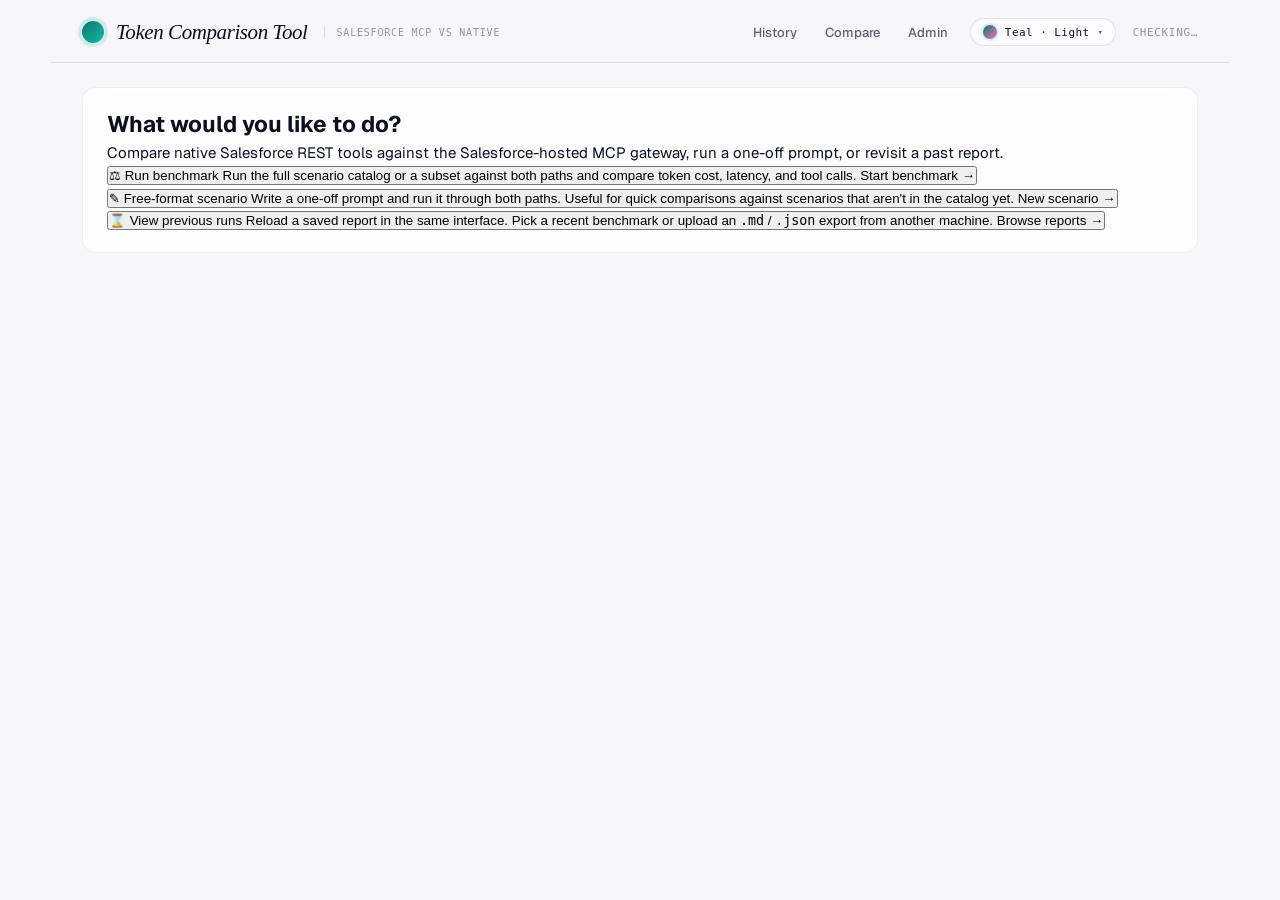
==== commit 8214a46c: "feat(theme): puck dropdown — light/dark + 4 palettes + match-system" ====
--- a/static/index.html
+++ b/static/index.html
@@ -44,6 +44,7 @@
       <a class="header-link" href="/history" id="history-link">History</a>
       <a class="header-link" href="/compare" id="compare-link">Compare</a>
       <a class="header-link" href="/admin" id="admin-link">Admin</a>
+      <div id="theme-puck-mount" class="theme-puck-mount"></div>
       <div class="status" id="preflight-status">checking…</div>
     </nav>
   </header>
@@ -502,6 +503,8 @@
   </div>
 
   <script src="chart.min.js"></script>
+  <script src="js/theme.js?v=1"></script>
+  <script src="js/themepuck.js?v=1"></script>
   <script>
     // Cache-bust app.js on every page load so fixes take effect without
     // forcing the user to hard-refresh or clear site data.
--- a/static/styles.css
+++ b/static/styles.css
@@ -1,2691 +1,11 @@
-/* ============================================================
-   tokenmeter — editorial light theme
-   See claude-code-prompt-light.md / tokenmeter-mockup.html
-   ============================================================ */
-
-:root {
-  /* Surface — warm paper system */
-  --paper-50:  #FBF9F3;
-  --paper-100: #F7F4ED;
-  --paper-200: #F1EDE3;
-  --paper-300: #E8E3D6;
-  --paper-card: #FFFFFF;
-
-  /* Hairlines */
-  --hair:   rgba(20, 18, 14, 0.06);
-  --hair-2: rgba(20, 18, 14, 0.10);
-  --hair-3: rgba(20, 18, 14, 0.18);
-
-  /* Text — warm ink */
-  --ink:        #14120E;
-  --ink-dim:    #5A554C;
-  --ink-mute:   #8E8980;
-  --ink-faint:  #BFB9AD;
-
-  /* Signal */
-  --signal:        #16A34A;
-  --signal-vivid:  #22C55E;
-  --signal-deep:   #14532D;
-  --signal-tint:   rgba(22, 163, 74, 0.08);
-  --signal-edge:   rgba(22, 163, 74, 0.22);
-  --counter:       #4338CA;
-  --counter-vivid: #6366F1;
-  --counter-deep:  #312E81;
-  --counter-tint:  rgba(67, 56, 202, 0.08);
-  --counter-edge:  rgba(67, 56, 202, 0.22);
-  --amber:         #B45309;
-  --amber-edge:    rgba(180, 83, 9, 0.22);
-  --crimson:       #B91C1C;
-  --crimson-edge:  rgba(185, 28, 28, 0.22);
-
-  --serif: 'Fraunces', 'Iowan Old Style', Georgia, serif;
-  --sans:  'Geist', 'Inter Tight', -apple-system, system-ui, sans-serif;
-  --mono:  'JetBrains Mono', 'SF Mono', Menlo, monospace;
-
-  --r-sm: 4px;
-  --r-md: 6px;
-  --r-lg: 10px;
-}
-
-* { box-sizing: border-box; margin: 0; padding: 0; }
-
-html, body {
-  background: var(--paper-50);
-  color: var(--ink);
-  font-family: var(--sans);
-  font-feature-settings: "ss01", "ss02", "cv11";
-  -webkit-font-smoothing: antialiased;
-  -moz-osx-font-smoothing: grayscale;
-  line-height: 1.5;
-  font-size: 15px;
-}
-
-[hidden] { display: none !important; }
-
-/* All numbers: tabular figures */
-.mono, code, .num, .tabular {
-  font-feature-settings: "tnum";
-  font-variant-numeric: tabular-nums;
-}
-
-/* ═════════════════════════════════════════════════════════════
-   Top brand bar
-   ═════════════════════════════════════════════════════════════ */
-.app-header {
-  max-width: 1180px;
-  margin: 0 auto;
-  display: flex;
-  align-items: center;
-  justify-content: space-between;
-  padding: 22px 32px 20px;
-  border-bottom: 1px solid var(--hair-2);
-}
-.brand {
-  display: flex;
-  align-items: center;
-  gap: 12px;
-  font-family: var(--serif);
-  font-weight: 500;
-  font-size: 21px;
-  letter-spacing: -0.02em;
-  color: var(--ink);
-  /* Reset <button> defaults so the brand still reads as a wordmark. */
-  background: transparent;
-  border: 0;
-  padding: 0;
-  cursor: pointer;
-  text-align: left;
-  transition: opacity 160ms ease;
-}
-.brand:hover { opacity: 0.78; }
-.brand:hover .wordmark {
-  text-decoration: underline;
-  text-decoration-color: var(--signal);
-  text-decoration-thickness: 1px;
-  text-underline-offset: 4px;
-}
-.brand:focus-visible {
-  outline: 2px solid var(--signal);
-  outline-offset: 4px;
-  border-radius: 2px;
-}
-.brand .dot {
-  width: 26px; height: 26px;
-  background: var(--signal);
-  border-radius: 50%;
-  position: relative;
-  margin: 0;
-  display: inline-block;
-  box-shadow: 0 0 0 4px var(--signal-tint);
-}
-.brand .dot::after {
-  content: '';
-  position: absolute;
-  inset: 6px;
-  background: var(--paper-50);
-  border-radius: 50%;
-}
-.brand .sub {
-  font-family: var(--mono);
-  font-style: normal;
-  font-size: 11px;
-  color: var(--ink-mute);
-  letter-spacing: 0.04em;
-  text-transform: uppercase;
-  font-weight: 400;
-  margin-left: 4px;
-  padding: 3px 8px;
-  border: 1px solid var(--hair-2);
-  border-radius: var(--r-sm);
-}
-
-.status {
-  font-family: var(--mono);
-  font-size: 11px;
-  letter-spacing: 0.06em;
-  text-transform: uppercase;
-  color: var(--ink-mute);
-  display: flex;
-  align-items: center;
-  gap: 8px;
-}
-.status::before {
-  content: '';
-  width: 6px; height: 6px; border-radius: 50%;
-  background: var(--ink-faint);
-  display: inline-block;
-}
-.status.ok { color: var(--signal); }
-.status.ok::before { background: var(--signal-vivid); box-shadow: 0 0 0 3px var(--signal-tint); }
-.status.err { color: var(--crimson); }
-.status.err::before { background: var(--crimson); }
-
-/* Header right-side nav. Sits next to the status indicator. */
-.header-nav {
-  display: flex;
-  align-items: center;
-  gap: 22px;
-}
-.header-link {
-  font-family: var(--mono);
-  font-size: 12px;
-  letter-spacing: 0.06em;
-  text-transform: uppercase;
-  color: var(--ink-mute);
-  text-decoration: none;
-  padding: 4px 0;
-  border-bottom: 1px solid transparent;
-  transition: color 160ms ease, border-color 160ms ease;
-}
-.header-link:hover {
-  color: var(--ink);
-  border-bottom-color: var(--signal);
-}
-
-/* ═════════════════════════════════════════════════════════════
-   Login splash — gates the entire app
-   ═════════════════════════════════════════════════════════════ */
-.card.login-splash {
-  background: transparent;
-  border: 0;
-  box-shadow: none;
-  padding: 60px 0 24px;
-  max-width: 640px;
-}
-.login-title {
-  font-family: var(--serif);
-  font-weight: 400;
-  font-size: clamp(34px, 4.6vw, 52px);
-  line-height: 1.08;
-  letter-spacing: -0.02em;
-  margin: 0 0 16px;
-}
-.login-subtitle {
-  font-size: 16px;
-  line-height: 1.55;
-  margin: 0 0 32px;
-  color: var(--ink-mute);
-}
-.login-cta {
-  font-size: 15px;
-  padding: 14px 22px;
-}
-.login-hint {
-  font-size: 12px;
-  margin: 14px 0 0;
-}
-.login-error {
-  font-size: 13px;
-  margin-top: 14px;
-  color: var(--crimson);
-}
-
-/* ═════════════════════════════════════════════════════════════
-   Landing chooser — three primary paths
-   ═════════════════════════════════════════════════════════════ */
-.card.landing {
-  /* No card chrome at this level — let the three sub-cards do the
-     visual work against the paper background. */
-  background: transparent;
-  border: 0;
-  box-shadow: none;
-  padding: 32px 0 24px;
-}
-.landing-title {
-  font-family: var(--serif);
-  font-weight: 400;
-  font-size: clamp(34px, 4.6vw, 52px);
-  line-height: 1.08;
-  letter-spacing: -0.02em;
-  margin: 8px 0 14px;
-}
-.landing-subtitle {
-  max-width: 720px;
-  font-size: 16px;
-  line-height: 1.5;
-  margin: 0 0 36px;
-}
-.landing-cards {
-  display: grid;
-  grid-template-columns: repeat(3, 1fr);
-  gap: 20px;
-}
-.landing-card {
-  /* Reset <button> chrome. */
-  appearance: none;
-  background: var(--paper-card);
-  border: 1px solid var(--hair-2);
-  border-radius: var(--r-md, 12px);
-  padding: 28px 26px 24px;
-  text-align: left;
-  cursor: pointer;
-  display: flex;
-  flex-direction: column;
-  gap: 10px;
-  min-height: 240px;
-  position: relative;
-  transition: border-color 160ms ease, transform 160ms ease, box-shadow 160ms ease;
-  font: inherit;
-  color: inherit;
-}
-.landing-card:hover {
-  border-color: var(--signal);
-  transform: translateY(-2px);
-  box-shadow: 0 6px 18px -8px rgba(20, 20, 20, 0.18);
-}
-.landing-card:focus-visible {
-  outline: 2px solid var(--signal);
-  outline-offset: 3px;
-}
-.landing-card-icon {
-  font-size: 22px;
-  color: var(--signal);
-  font-weight: 500;
-  line-height: 1;
-  margin-bottom: 4px;
-}
-.landing-card-title {
-  font-family: var(--serif);
-  font-weight: 500;
-  font-size: 22px;
-  letter-spacing: -0.01em;
-  line-height: 1.2;
-  color: var(--ink);
-}
-.landing-card-desc {
-  font-size: 13.5px;
-  line-height: 1.55;
-  color: var(--ink-mute);
-  flex: 1;
-}
-.landing-card-cta {
-  margin-top: auto;
-  font-family: var(--mono);
-  font-size: 12px;
-  letter-spacing: 0.04em;
-  color: var(--ink);
-  display: inline-flex;
-  align-items: center;
-  gap: 6px;
-}
-.landing-card:hover .landing-card-cta {
-  color: var(--signal);
-}
-@media (max-width: 800px) {
-  .landing-cards { grid-template-columns: 1fr; }
-}
-
-/* ═════════════════════════════════════════════════════════════
-   Tier A — variance, cache, outcomes UI
-   ═════════════════════════════════════════════════════════════ */
-
-/* Secondary panel-meta strip (cache hit / wall-clock under the existing
-   turns/cost row). Same shape as .panel-meta, lighter chrome. */
-.panel-meta-secondary {
-  margin-top: 8px;
-  opacity: 0.85;
-  font-size: 12.5px;
-}
-
-/* Per-run breakdown table — sits below the dual panels in scenario-view. */
-.per-run-card {
-  margin-top: 28px;
-  padding-top: 20px;
-  border-top: 1px solid var(--hair-2);
-}
-.per-run-card h3 {
-  font-family: var(--serif);
-  font-weight: 500;
-  font-size: 22px;
-  margin: 0 0 6px;
-}
-.per-run-table {
-  width: 100%;
-  border-collapse: collapse;
-  font-size: 13.5px;
-  margin-top: 12px;
-}
-.per-run-table th {
-  text-align: left;
-  font-family: var(--mono);
-  font-size: 10.5px;
-  letter-spacing: 0.06em;
-  text-transform: uppercase;
-  color: var(--ink-mute);
-  padding: 8px 10px;
-  border-bottom: 1px solid var(--hair-2);
-}
-.per-run-table td {
-  padding: 10px;
-  border-bottom: 1px solid var(--hair, rgba(20, 18, 14, 0.06));
-  vertical-align: middle;
-}
-.per-run-table .col-num {
-  text-align: right;
-  font-family: var(--mono);
-  font-size: 12.5px;
-}
-.per-run-table .col-path-native { color: var(--signal); font-weight: 500; }
-.per-run-table .col-path-mcp { color: var(--counter); font-weight: 500; }
-
-.outcome-pill {
-  display: inline-block;
-  font-family: var(--mono);
-  font-size: 10.5px;
-  letter-spacing: 0.04em;
-  padding: 3px 8px;
-  border-radius: 999px;
-  border: 1px solid currentColor;
-  white-space: nowrap;
-}
-.outcome-pill.outcome-succeeded { color: var(--signal); }
-.outcome-pill.outcome-max_turns,
-.outcome-pill.outcome-no_tool_calls { color: var(--amber); }
-.outcome-pill.outcome-tool_auth_error,
-.outcome-pill.outcome-inference_error,
-.outcome-pill.outcome-mcp_init_failed,
-.outcome-pill.outcome-other { color: var(--crimson); }
-
-/* Confidence chip — appended to the multiplier when N<5 or σ/μ > 50%. */
-.confidence-chip {
-  display: inline-block;
-  font-family: var(--mono);
-  font-size: 10px;
-  letter-spacing: 0.05em;
-  text-transform: uppercase;
-  padding: 2px 6px;
-  margin-left: 8px;
-  border-radius: 4px;
-  border: 1px solid var(--amber-edge);
-  color: var(--amber);
-  background: rgba(180, 83, 9, 0.06);
-  cursor: help;
-  vertical-align: middle;
-}
-
-/* Outcome rollup (stacked bar) in the summary view */
-.outcomes-rollup {
-  display: flex;
-  flex-direction: column;
-  gap: 10px;
-  margin: 12px 0 24px;
-}
-.outcomes-row {
-  display: grid;
-  grid-template-columns: 80px 1fr;
-  align-items: center;
-  gap: 14px;
-}
-.outcomes-row-label {
-  font-family: var(--mono);
-  font-size: 11px;
-  letter-spacing: 0.06em;
-  text-transform: uppercase;
-  color: var(--ink-mute);
-}
-.outcomes-row-bar {
-  display: flex;
-  height: 28px;
-  border-radius: 4px;
-  overflow: hidden;
-  border: 1px solid var(--hair-2);
-  background: var(--paper-100);
-}
-.outcome-seg {
-  display: flex;
-  align-items: center;
-  justify-content: center;
-  font-family: var(--mono);
-  font-size: 11px;
-  font-weight: 500;
-  color: #ffffff;
-  text-shadow: 0 1px 2px rgba(0, 0, 0, 0.2);
-  white-space: nowrap;
-  overflow: hidden;
-}
-.outcome-seg.outcome-succeeded { background: var(--signal-vivid); }
-.outcome-seg.outcome-max_turns { background: var(--amber); }
-.outcome-seg.outcome-no_tool_calls { background: #d97706; }
-.outcome-seg.outcome-tool_auth_error { background: var(--crimson); }
-.outcome-seg.outcome-inference_error { background: #991b1b; }
-.outcome-seg.outcome-mcp_init_failed { background: #7f1d1d; }
-.outcome-seg.outcome-other { background: var(--ink-mute); }
-
-/* Cache effectiveness rollup (two big % tiles) */
-.cache-rollup {
-  display: grid;
-  grid-template-columns: 1fr 1fr;
-  gap: 14px;
-  margin: 12px 0 24px;
-}
-.cache-tile {
-  border: 1px solid var(--hair-2);
-  border-radius: var(--r-md, 6px);
-  padding: 18px 20px;
-  background: var(--paper-card);
-}
-.cache-tile-label {
-  font-family: var(--mono);
-  font-size: 11px;
-  letter-spacing: 0.06em;
-  text-transform: uppercase;
-  color: var(--ink-mute);
-}
-.cache-tile-value {
-  font-family: var(--serif);
-  font-size: 30px;
-  font-weight: 500;
-  letter-spacing: -0.01em;
-  margin-top: 6px;
-}
-
-/* ═════════════════════════════════════════════════════════════
-   Reports & analytics view (setup-section[data-section=reports])
-   ═════════════════════════════════════════════════════════════ */
-.kpi-strip {
-  display: grid;
-  grid-template-columns: repeat(4, 1fr);
-  gap: 14px;
-  margin: 28px 0 24px;
-}
-@media (max-width: 800px) {
-  .kpi-strip { grid-template-columns: repeat(2, 1fr); }
-}
-.kpi {
-  background: var(--paper-card);
-  border: 1px solid var(--hair-2);
-  border-radius: var(--r-md, 12px);
-  padding: 18px 20px;
-}
-.kpi-label {
-  font-family: var(--mono);
-  font-size: 11px;
-  letter-spacing: 0.06em;
-  text-transform: uppercase;
-  color: var(--ink-mute);
-  margin-bottom: 6px;
-}
-.kpi-value {
-  font-family: var(--serif);
-  font-size: 30px;
-  font-weight: 500;
-  letter-spacing: -0.01em;
-  line-height: 1.05;
-  color: var(--ink);
-}
-
-.reports-toolbar {
-  display: flex;
-  align-items: end;
-  gap: 14px;
-  margin: 8px 0 16px;
-  flex-wrap: wrap;
-}
-.reports-toolbar-spacer { flex: 1; }
-.reports-filter {
-  display: flex;
-  flex-direction: column;
-  gap: 4px;
-  font-size: 12px;
-}
-.reports-filter > span {
-  font-family: var(--mono);
-  font-size: 11px;
-  letter-spacing: 0.06em;
-  text-transform: uppercase;
-  color: var(--ink-mute);
-}
-.reports-filter select,
-.reports-filter input[type=text],
-.reports-filter input[type=file] {
-  font: inherit;
-  padding: 6px 10px;
-  border: 1px solid var(--hair-2);
-  border-radius: 6px;
-  background: var(--paper-card);
-  min-width: 140px;
-}
-.reports-filter-search input { min-width: 220px; }
-
-.reports-table {
-  width: 100%;
-  border-collapse: collapse;
-  font-size: 14px;
-}
-.reports-table th {
-  text-align: left;
-  font-family: var(--mono);
-  font-size: 11px;
-  letter-spacing: 0.06em;
-  text-transform: uppercase;
-  color: var(--ink-mute);
-  padding: 10px 12px;
-  border-bottom: 1px solid var(--hair-2);
-  cursor: default;
-  user-select: none;
-}
-.reports-table th[data-sort] { cursor: pointer; }
-.reports-table th[data-sort]:hover { color: var(--ink); }
-.reports-table td {
-  padding: 14px 12px;
-  border-bottom: 1px solid var(--hair-1, #f0eee8);
-  vertical-align: middle;
-}
-.reports-table tbody tr {
-  cursor: pointer;
-  transition: background 120ms ease;
-}
-.reports-table tbody tr:hover { background: rgba(20, 20, 20, 0.025); }
-.reports-table .col-num {
-  font-family: var(--mono);
-  font-size: 12.5px;
-  text-align: right;
-  white-space: nowrap;
-}
-.reports-table .ratio-mcp-wins { color: var(--signal); }
-.reports-table .ratio-native-wins { color: var(--counter, var(--ink)); }
-.reports-empty {
-  text-align: center;
-  padding: 40px 0;
-  font-style: italic;
-}
-.reports-actions-cell {
-  position: relative;
-  text-align: right;
-  white-space: nowrap;
-}
-.reports-actions-btn {
-  font-family: var(--mono);
-  font-size: 12px;
-  padding: 6px 10px;
-  border: 1px solid var(--hair-2);
-  border-radius: 6px;
-  background: var(--paper-card);
-  cursor: pointer;
-}
-.reports-actions-btn:hover { border-color: var(--ink-mute); }
-.reports-actions-menu {
-  position: absolute;
-  top: 100%;
-  right: 12px;
-  /* Solid white + heavier shadow + high z-index — popovers must stack
-     cleanly above the table, the kpi strip, and any text behind them. */
-  background: #ffffff;
-  border: 1px solid var(--hair-2);
-  border-radius: 8px;
-  box-shadow: 0 12px 32px -8px rgba(20, 20, 20, 0.32),
-              0 2px 6px -2px rgba(20, 20, 20, 0.18);
-  z-index: 1000;
-  min-width: 180px;
-  padding: 6px 0;
-  margin-top: 4px;
-}
-.reports-actions-menu button,
-.reports-actions-menu a {
-  display: block;
-  width: 100%;
-  text-align: left;
-  background: transparent;
-  border: 0;
-  padding: 8px 14px;
-  font: inherit;
-  font-size: 13px;
-  cursor: pointer;
-  color: var(--ink);
-  text-decoration: none;
-}
-.reports-actions-menu button:hover,
-.reports-actions-menu a:hover {
-  background: rgba(20, 20, 20, 0.04);
-}
-.kind-pill {
-  font-family: var(--mono);
-  font-size: 10.5px;
-  letter-spacing: 0.04em;
-  text-transform: uppercase;
-  padding: 3px 8px;
-  border-radius: 999px;
-  border: 1px solid var(--hair-2);
-}
-.kind-pill.kind-catalog { color: var(--signal); border-color: var(--signal); }
-.kind-pill.kind-freeform { color: var(--counter, var(--ink)); border-color: var(--counter, var(--ink-mute)); }
-.kind-pill.kind-mixed { color: var(--ink-mute); }
-
-/* ═════════════════════════════════════════════════════════════
-   Admin page — scenario CRUD
-   ═════════════════════════════════════════════════════════════ */
-.admin-actions {
-  display: flex;
-  gap: 12px;
-  margin: 24px 0;
-  align-items: center;
-  flex-wrap: wrap;
-}
-.admin-actions .ghost { font-size: 13px; }
-
-.admin-table {
-  width: 100%;
-  border-collapse: collapse;
-  font-size: 14px;
-  margin-top: 8px;
-}
-.admin-table th {
-  text-align: left;
-  font-family: var(--mono);
-  font-size: 11px;
-  letter-spacing: 0.06em;
-  text-transform: uppercase;
-  color: var(--ink-mute);
-  padding: 8px 10px;
-  border-bottom: 1px solid var(--hair-2);
-}
-.admin-table td {
-  padding: 12px 10px;
-  border-bottom: 1px solid var(--hair-1, #f0eee8);
-  vertical-align: middle;
-}
-.admin-table td.mono { font-family: var(--mono); font-size: 12px; }
-.admin-table tr.inactive td {
-  opacity: 0.55;
-  font-style: italic;
-}
-.admin-row-actions {
-  display: flex;
-  gap: 8px;
-  justify-content: flex-end;
-}
-.admin-row-actions .ghost {
-  font-size: 12px;
-  padding: 6px 10px;
-}
-.admin-row-actions .danger {
-  color: var(--crimson);
-}
-.admin-row-actions .danger:hover {
-  background: var(--crimson-tint, rgba(192, 56, 56, 0.08));
-}
-
-.admin-form-overlay {
-  position: fixed;
-  inset: 0;
-  background: rgba(20, 20, 20, 0.45);
-  display: flex;
-  align-items: flex-start;
-  justify-content: center;
-  padding: 60px 20px;
-  z-index: 1000;
-  overflow-y: auto;
-}
-.admin-form-card {
-  background: var(--paper, #fff);
-  border-radius: var(--r-md, 12px);
-  padding: 32px;
-  max-width: 720px;
-  width: 100%;
-  box-shadow: 0 24px 60px -20px rgba(20, 20, 20, 0.4);
-}
-.admin-form-card h2 {
-  font-family: var(--serif);
-  font-size: 28px;
-  margin: 0 0 8px;
-  font-weight: 500;
-}
-.admin-form-row {
-  display: grid;
-  grid-template-columns: 1fr 1fr;
-  gap: 16px;
-}
-.admin-form-actions {
-  display: flex;
-  justify-content: flex-end;
-  gap: 12px;
-  margin-top: 16px;
-}
-.form-hint {
-  font-size: 12px;
-  margin: 4px 0 0;
-}
-
-/* "← Back to home" link on the setup-view */
-.back-link {
-  display: inline-block;
-  font-family: var(--mono);
-  font-size: 12px;
-  letter-spacing: 0.04em;
-  color: var(--ink-mute);
-  text-decoration: none;
-  margin-bottom: 24px;
-  border-bottom: 1px solid transparent;
-  transition: color 160ms ease, border-color 160ms ease;
-}
-.back-link:hover {
-  color: var(--ink);
-  border-bottom-color: var(--ink-mute);
-}
-
-/* When the freeform / load-report card is shown standalone (because the
-   user clicked into it from the landing page), promote its heading to
-   match the catalog title scale rather than the secondary h3 size. */
-.freeform.standalone .catalog-title {
-  margin-bottom: 14px;
-}
-.freeform.standalone {
-  border-top: 0;
-  margin-top: 0;
-  padding-top: 0;
-}
-
-/* ═════════════════════════════════════════════════════════════
-   Container + stepper (scenario tabs)
-   ═════════════════════════════════════════════════════════════ */
-.container {
-  max-width: 1180px;
-  margin: 0 auto;
-  padding: 28px 32px 80px;
-}
-
-.stepper {
-  display: none;  /* shown only when body.has-stepper is set */
-  align-items: center;
-  gap: 0;
-  margin: 18px 0 32px;
-  border-bottom: 1px solid var(--hair-2);
-  flex-wrap: wrap;
-}
-body.has-stepper .stepper { display: flex; }
-.stepper .step {
-  font-family: var(--mono);
-  font-size: 12px;
-  letter-spacing: 0.04em;
-  color: var(--ink-mute);
-  padding: 12px 18px;
-  border: none;
-  background: transparent;
-  cursor: pointer;
-  position: relative;
-  transition: color 160ms ease;
-  display: inline-flex;
-  align-items: center;
-  gap: 8px;
-  border-radius: 0;
-}
-.stepper .step::before {
-  content: '';
-  width: 6px;
-  height: 6px;
-  border-radius: 50%;
-  background: var(--ink-faint);
-  display: inline-block;
-}
-.stepper .step:hover { color: var(--ink-dim); }
-.stepper .step.active { color: var(--ink); }
-.stepper .step.active::after {
-  content: '';
-  position: absolute;
-  inset: auto 0 -1px 0;
-  height: 2px;
-  background: var(--signal);
-}
-.stepper .step.done { color: var(--ink-dim); }
-.stepper .step.done::before { background: var(--signal-vivid); }
-.stepper .step.error { color: var(--crimson); }
-.stepper .step.error::before { background: var(--crimson); }
-.stepper .step[data-sid="summary"] { margin-left: auto; }
-
-/* Freeform-scenario tabs read distinct from catalog ones — they keep
-   the mono font but use the indigo signal color for their dot, since
-   freeform is conceptually closer to "a custom prompt" than "a catalog
-   scenario". The label keeps mono+upright per the global typography
-   restraint rules. */
-.stepper .step.freeform::before { background: var(--counter); }
-.stepper .step.freeform.active::after { background: var(--counter); }
-.stepper .step.freeform.done::before { background: var(--counter-vivid); }
-
-/* ═════════════════════════════════════════════════════════════
-   Cards (flat white on cream — no shadow)
-   ═════════════════════════════════════════════════════════════ */
-.card {
-  background: transparent;
-  border: 0;
-  padding: 0;
-  margin: 0 0 8px 0;
-}
-.card.boxed {
-  background: var(--paper-card);
-  border: 1px solid var(--hair-2);
-  border-radius: var(--r-lg);
-  padding: 28px 32px;
-  margin-bottom: 18px;
-}
-
-.muted { color: var(--ink-dim); }
-
-/* ═════════════════════════════════════════════════════════════
-   Buttons
-   ═════════════════════════════════════════════════════════════ */
-.primary {
-  background: var(--signal);
-  color: white;
-  border: 0;
-  border-radius: var(--r-md);
-  padding: 12px 22px;
-  font-family: var(--sans);
-  font-size: 13px;
-  font-weight: 500;
-  letter-spacing: 0.01em;
-  cursor: pointer;
-  display: inline-flex;
-  align-items: center;
-  gap: 10px;
-  text-decoration: none;
-  transition: all 200ms ease;
-}
-.primary:hover {
-  background: var(--signal-deep);
-  box-shadow: 0 0 0 4px var(--signal-tint);
-}
-.primary:disabled {
-  background: var(--paper-300);
-  color: var(--ink-mute);
-  cursor: not-allowed;
-  box-shadow: none;
-}
-
-.secondary {
-  background: transparent;
-  color: var(--ink);
-  border: 1px solid var(--hair-3);
-  border-radius: var(--r-md);
-  padding: 9px 16px;
-  font-family: var(--mono);
-  font-size: 12px;
-  letter-spacing: 0.04em;
-  cursor: pointer;
-  transition: all 160ms ease;
-}
-.secondary:hover { border-color: var(--ink-dim); }
-
-.ghost {
-  background: transparent;
-  color: var(--ink);
-  border: 1px solid var(--hair-3);
-  border-radius: var(--r-md);
-  padding: 10px 18px;
-  font-family: var(--mono);
-  font-size: 12px;
-  letter-spacing: 0.04em;
-  cursor: pointer;
-}
-.ghost:hover { border-color: var(--ink-dim); }
-
-/* ═════════════════════════════════════════════════════════════
-   Catalog (setup view)
-   ═════════════════════════════════════════════════════════════ */
-.catalog-title {
-  font-family: var(--serif);
-  font-weight: 400;
-  font-size: 40px;
-  line-height: 1.12;
-  letter-spacing: -0.025em;
-  color: var(--ink);
-  max-width: 820px;
-  margin-bottom: 18px;
-}
-.catalog-title em {
-  font-style: italic;
-  color: var(--ink-dim);
-  font-weight: 300;
-}
-
-.catalog-meta {
-  display: flex;
-  gap: 12px;
-  align-items: center;
-  margin: 10px 0 30px;
-  flex-wrap: wrap;
-}
-.catalog-meta .pill {
-  font-family: var(--mono);
-  font-size: 11px;
-  color: var(--ink-dim);
-  letter-spacing: 0.06em;
-  text-transform: uppercase;
-  padding: 4px 10px;
-  border: 1px solid var(--hair-2);
-  border-radius: var(--r-sm);
-  background: transparent;
-}
-
-.scenario-list {
-  list-style: none;
-  background: var(--paper-card);
-  border: 1px solid var(--hair-2);
-  border-radius: var(--r-lg);
-  overflow: hidden;
-  margin: 0;
-  padding: 0;
-}
-.scenario-list li {
-  display: grid;
-  grid-template-columns: 36px 60px 1fr auto auto;
-  gap: 18px;
-  align-items: center;
-  padding: 16px 22px;
-  border-bottom: 1px solid var(--hair);
-  transition: background 160ms ease;
-}
-.scenario-list li:last-child { border-bottom: 0; }
-.scenario-list li:not(.scenario-list-header):hover { background: var(--paper-100); }
-
-/* Header row — column titles + master checkbox. Uses the same grid
-   columns as data rows so labels align with their data. */
-.scenario-list-header {
-  background: var(--paper-100);
-  border-bottom: 1px solid var(--hair-2) !important;
-  cursor: default;
-}
-.scenario-list-header .col-id,
-.scenario-list-header .col-title,
-.scenario-list-header .col-scope,
-.scenario-list-header .col-difficulty {
-  font-family: var(--mono);
-  font-size: 10px;
-  color: var(--ink-mute);
-  letter-spacing: 0.1em;
-  text-transform: uppercase;
-  font-weight: 500;
-}
-/* The master checkbox uses the same green-fill style as data rows,
-   plus an indeterminate-state dash for partial selection. */
-.scenario-list-header input[type="checkbox"]:indeterminate {
-  background: var(--signal);
-  border-color: var(--signal);
-}
-.scenario-list-header input[type="checkbox"]:indeterminate::after {
-  content: '';
-  position: absolute;
-  left: 3px; top: 7px;
-  width: 9px; height: 2px;
-  background: #fff;
-  border: 0;
-  transform: none;
-}
-
-.scenario-list input[type="checkbox"] {
-  appearance: none;
-  -webkit-appearance: none;
-  width: 18px; height: 18px;
-  border: 1.5px solid var(--hair-3);
-  border-radius: var(--r-sm);
-  background: var(--paper-50);
-  position: relative;
-  cursor: pointer;
-  margin: 0;
-  transition: all 160ms ease;
-}
-.scenario-list input[type="checkbox"]:checked {
-  border-color: var(--signal);
-  background: var(--signal);
-}
-.scenario-list input[type="checkbox"]:checked::after {
-  content: '';
-  position: absolute;
-  left: 4px; top: 1px;
-  width: 5px; height: 9px;
-  border-right: 2px solid #fff;
-  border-bottom: 2px solid #fff;
-  transform: rotate(45deg);
-}
-
-.scenario-list .sid {
-  font-family: var(--mono);
-  font-size: 11px;
-  color: var(--ink-mute);
-  letter-spacing: 0.04em;
-}
-.scenario-list .stitle {
-  font-size: 14px;
-  color: var(--ink);
-}
-.scenario-list .stitle strong { font-weight: 500; }
-.scenario-list .stitle em {
-  font-family: inherit;
-  font-style: normal;
-  color: var(--ink-dim);
-  font-weight: 400;
-  font-size: 15px;
-}
-.scenario-list .scope {
-  font-family: var(--mono);
-  font-size: 10px;
-  color: var(--ink-mute);
-  letter-spacing: 0.08em;
-  text-transform: uppercase;
-}
-.scenario-list .stag {
-  font-family: var(--mono);
-  font-size: 10px;
-  letter-spacing: 0.08em;
-  text-transform: uppercase;
-  padding: 4px 9px;
-  border-radius: var(--r-sm);
-  border: 1px solid var(--hair-2);
-  color: var(--ink-mute);
-  background: transparent;
-}
-.scenario-list .stag.simple  { color: var(--signal-deep); border-color: var(--signal-edge); }
-.scenario-list .stag.medium  { color: var(--amber);       border-color: var(--amber-edge); }
-.scenario-list .stag.complex { color: var(--crimson);     border-color: var(--crimson-edge); }
-
-.controls {
-  margin-top: 28px;
-  background: var(--paper-card);
-  border: 1px solid var(--hair-2);
-  border-radius: var(--r-lg);
-  padding: 22px 26px;
-  display: grid;
-  grid-template-columns: repeat(3, auto) 1fr auto;
-  gap: 26px;
-  align-items: end;
-}
-.controls label {
-  display: flex;
-  flex-direction: column;
-  gap: 8px;
-  font-family: var(--mono);
-  font-size: 10px;
-  color: var(--ink-mute);
-  letter-spacing: 0.08em;
-  text-transform: uppercase;
-}
-.controls select, .controls input {
-  background: var(--paper-100);
-  border: 1px solid var(--hair-2);
-  border-radius: var(--r-md);
-  padding: 9px 12px;
-  color: var(--ink);
-  font-family: var(--mono);
-  font-size: 13px;
-  min-width: 110px;
-  font-variant-numeric: tabular-nums;
-}
-.controls select:focus, .controls input:focus {
-  outline: none;
-  border-color: var(--signal);
-}
-.controls .primary { margin-left: auto; }
-
-/* ───────────────  Free-format scenario card  ─────────────── */
-.freeform {
-  margin-top: 28px;
-  background: var(--paper-card);
-  border: 1px solid var(--hair-2);
-  border-radius: var(--r-lg);
-  padding: 24px 28px;
-}
-.freeform-title {
-  font-family: var(--serif);
-  font-weight: 400;
-  font-size: 22px;
-  letter-spacing: -0.01em;
-  color: var(--ink);
-  margin: 0 0 6px 0;
-}
-.freeform > p.muted {
-  font-size: 14px;
-  color: var(--ink-dim);
-  line-height: 1.6;
-  margin: 0 0 18px 0;
-}
-.freeform-field {
-  display: flex;
-  flex-direction: column;
-  gap: 8px;
-  margin: 0 0 14px 0;
-}
-.freeform-field > span {
-  font-family: var(--mono);
-  font-size: 10px;
-  color: var(--ink-mute);
-  letter-spacing: 0.08em;
-  text-transform: uppercase;
-}
-.freeform-field .freeform-optional {
-  color: var(--ink-faint);
-  text-transform: none;
-  letter-spacing: 0;
-  font-size: 10px;
-  margin-left: 6px;
-}
-.freeform-field input,
-.freeform-field textarea {
-  background: var(--paper-100);
-  border: 1px solid var(--hair-2);
-  border-radius: var(--r-md);
-  padding: 10px 14px;
-  color: var(--ink);
-  font-family: var(--sans);
-  font-size: 14px;
-  line-height: 1.55;
-  width: 100%;
-  resize: vertical;
-}
-.freeform-field input { font-family: var(--sans); }
-.freeform-field textarea { min-height: 120px; }
-.freeform-field input:focus,
-.freeform-field textarea:focus {
-  outline: none;
-  border-color: var(--signal);
-}
-.freeform-controls {
-  display: flex;
-  gap: 18px;
-  align-items: end;
-  flex-wrap: wrap;
-  margin: 6px 0 14px;
-  padding: 14px 16px;
-  background: var(--paper-50);
-  border: 1px solid var(--hair-2);
-  border-radius: var(--r-md);
-}
-.freeform-controls label {
-  display: flex;
-  flex-direction: column;
-  gap: 8px;
-  font-family: var(--mono);
-  font-size: 10px;
-  color: var(--ink-mute);
-  letter-spacing: 0.08em;
-  text-transform: uppercase;
-}
-.freeform-controls select {
-  background: var(--paper-100);
-  border: 1px solid var(--hair-2);
-  border-radius: var(--r-md);
-  padding: 9px 12px;
-  color: var(--ink);
-  font-family: var(--mono);
-  font-size: 13px;
-  min-width: 110px;
-  font-variant-numeric: tabular-nums;
-}
-.freeform-controls select:focus {
-  outline: none;
-  border-color: var(--signal);
-}
-
-.freeform-actions {
-  display: flex;
-  align-items: center;
-  gap: 16px;
-  margin-top: 8px;
-}
-.freeform-actions .muted {
-  font-size: 13px;
-  color: var(--ink-dim);
-  flex: 1;
-}
-.freeform-actions .primary { margin-left: auto; }
-
-/* File input — match the cream/hairline style of other freeform inputs */
-.freeform-field input[type="file"] {
-  background: var(--paper-100);
-  border: 1px solid var(--hair-2);
-  border-radius: var(--r-md);
-  padding: 8px 12px;
-  font-family: var(--mono);
-  font-size: 12px;
-  color: var(--ink-dim);
-  cursor: pointer;
-}
-.freeform-field input[type="file"]::file-selector-button {
-  background: var(--paper-card);
-  border: 1px solid var(--hair-2);
-  border-radius: var(--r-sm);
-  padding: 4px 12px;
-  margin-right: 12px;
-  font-family: var(--mono);
-  font-size: 11px;
-  letter-spacing: 0.04em;
-  color: var(--ink);
-  cursor: pointer;
-  transition: all 160ms ease;
-}
-.freeform-field input[type="file"]::file-selector-button:hover {
-  border-color: var(--ink-dim);
-  background: var(--paper-200);
-}
-
-.remediation {
-  background: rgba(180, 83, 9, 0.06);
-  border: 1px solid var(--amber-edge);
-  color: var(--ink);
-  padding: 14px 18px;
-  margin-top: 18px;
-  border-radius: var(--r-md);
-  font-size: 13px;
-  line-height: 1.55;
-}
-.remediation strong { color: var(--amber); font-weight: 500; }
-.remediation ul { padding-left: 20px; margin-top: 8px; }
-.remediation li { margin: 4px 0; }
-
-.sf-login-row {
-  display: flex;
-  gap: 14px;
-  align-items: center;
-  margin-top: 18px;
-  font-family: var(--mono);
-  font-size: 11px;
-  color: var(--ink-mute);
-  letter-spacing: 0.04em;
-}
-
-/* ═════════════════════════════════════════════════════════════
-   Progress view
-   ═════════════════════════════════════════════════════════════ */
-#progress-view {
-  background: var(--paper-card);
-  border: 1px solid var(--hair-2);
-  border-radius: var(--r-lg);
-  padding: 28px 32px;
-  margin-bottom: 18px;
-}
-#progress-view h2 {
-  font-family: var(--serif);
-  font-weight: 400;
-  font-size: 24px;
-  letter-spacing: -0.01em;
-  margin-bottom: 16px;
-}
-.progress-bar {
-  height: 6px;
-  background: var(--paper-200);
-  border-radius: 999px;
-  overflow: hidden;
-  margin: 16px 0;
-}
-.progress-bar .fill {
-  height: 100%;
-  background: var(--signal-vivid);
-  width: 0%;
-  transition: width 220ms ease;
-}
-#progress-text {
-  font-family: var(--mono);
-  font-size: 12px;
-  letter-spacing: 0.04em;
-  color: var(--ink-dim);
-}
-
-/* ═════════════════════════════════════════════════════════════
-   Scenario detail
-   ═════════════════════════════════════════════════════════════ */
-.scenario-head { margin: 8px 0 32px; }
-.scenario-head h2 {
-  font-family: var(--serif);
-  font-weight: 400;
-  font-size: 40px;
-  line-height: 1.12;
-  letter-spacing: -0.025em;
-  color: var(--ink);
-  margin-bottom: 14px;
-}
-.scenario-head h2 em {
-  font-style: italic;
-  color: var(--ink-dim);
-  font-weight: 300;
-}
-#sv-meta {
-  font-family: var(--mono);
-  font-size: 11px;
-  color: var(--ink-mute);
-  letter-spacing: 0.08em;
-  text-transform: uppercase;
-  display: flex;
-  gap: 14px;
-  align-items: center;
-  margin-bottom: 18px;
-  flex-wrap: wrap;
-}
-#sv-meta .crumb-tag {
-  padding: 3px 8px;
-  border: 1px solid var(--hair-2);
-  border-radius: var(--r-sm);
-  color: var(--ink-dim);
-}
-#sv-meta .crumb-tag.simple  { color: var(--signal-deep); border-color: var(--signal-edge); }
-#sv-meta .crumb-tag.medium  { color: var(--amber);       border-color: var(--amber-edge); }
-#sv-meta .crumb-tag.complex { color: var(--crimson);     border-color: var(--crimson-edge); }
-#sv-meta .breadcrumb-id { color: var(--ink); font-weight: 500; }
-
-.scenario-head blockquote {
-  font-family: var(--sans);
-  font-size: 15px;
-  color: var(--ink-dim);
-  line-height: 1.6;
-  font-weight: 400;
-  max-width: 780px;
-  padding-left: 18px;
-  border-left: 2px solid var(--ink-faint);
-  margin: 0;
-  background: transparent;
-}
-
-/* ───────────────  Verdict bar  ─────────────── */
-.verdict {
-  margin-top: 32px;
-  display: flex;
-  align-items: stretch;
-  background: linear-gradient(90deg, var(--signal-tint), transparent 70%);
-  border: 1px solid var(--signal-edge);
-  border-radius: var(--r-lg);
-  padding: 18px 24px;
-  gap: 24px;
-}
-.verdict.mcp-win {
-  background: linear-gradient(90deg, var(--counter-tint), transparent 70%);
-  border-color: var(--counter-edge);
-}
-.verdict.tied {
-  background: linear-gradient(90deg, rgba(20,18,14,0.04), transparent 70%);
-  border-color: var(--hair-2);
-}
-.verdict-icon {
-  width: 36px; height: 36px;
-  border-radius: 50%;
-  background: var(--paper-card);
-  border: 1px solid var(--signal);
-  color: var(--signal);
-  font-family: var(--mono);
-  font-size: 14px;
-  flex-shrink: 0;
-  display: flex;
-  align-items: center;
-  justify-content: center;
-}
-.verdict.mcp-win .verdict-icon { border-color: var(--counter); color: var(--counter); }
-.verdict.tied .verdict-icon { border-color: var(--hair-3); color: var(--ink-dim); }
-.verdict-text {
-  flex: 1;
-  align-self: center;
-  font-family: var(--serif);
-  font-size: 19px;
-  line-height: 1.45;
-  letter-spacing: -0.01em;
-  color: var(--ink);
-}
-.verdict-text strong {
-  font-weight: 500;
-  color: var(--signal-deep);
-}
-.verdict.mcp-win .verdict-text strong { color: var(--counter-deep); }
-.verdict.tied .verdict-text strong { color: var(--ink); }
-.verdict-num {
-  align-self: center;
-  text-align: right;
-  font-family: var(--mono);
-  font-size: 11px;
-  color: var(--ink-mute);
-  letter-spacing: 0.08em;
-  text-transform: uppercase;
-  line-height: 1.6;
-}
-.verdict-num .delta {
-  display: block;
-  margin-top: 4px;
-  color: var(--ink);
-  font-size: 13px;
-  text-transform: none;
-  letter-spacing: 0;
-  font-variant-numeric: tabular-nums;
-}
-
-/* ───────────────  Compare cards  ─────────────── */
-.dual {
-  display: grid;
-  grid-template-columns: 1fr 1fr;
-  gap: 18px;
-  margin-top: 36px;
-}
-.panel {
-  background: var(--paper-card);
-  border: 1px solid var(--hair-2);
-  border-radius: var(--r-lg);
-  padding: 26px 28px;
-  position: relative;
-  overflow: hidden;
-}
-.panel::before {
-  content: '';
-  position: absolute;
-  top: 0; left: 0; right: 0;
-  height: 2px;
-}
-.panel.native::before { background: var(--signal); }
-.panel.mcp::before    { background: var(--counter); }
-
-.panel h3 {
-  font-family: var(--mono);
-  font-size: 11px;
-  letter-spacing: 0.1em;
-  text-transform: uppercase;
-  font-weight: 500;
-  margin: 0;
-  display: flex;
-  align-items: center;
-  gap: 10px;
-}
-.panel h3::before {
-  content: '';
-  width: 10px; height: 10px;
-  border-radius: 2px;
-}
-.panel.native h3 { color: var(--signal-deep); }
-.panel.native h3::before { background: var(--signal-vivid); }
-.panel.mcp h3    { color: var(--counter-deep); }
-.panel.mcp h3::before { background: var(--counter-vivid); }
-
-.panel-status {
-  font-family: var(--mono);
-  font-size: 11px;
-  color: var(--ink-mute);
-  letter-spacing: 0.04em;
-  margin: 8px 0 22px;
-}
-.panel-status.running::before { content: "● "; color: var(--signal-vivid); }
-.panel-status.done::before    { content: "✓ "; color: var(--signal); }
-.panel-status.error::before   { content: "⚠ "; color: var(--crimson); }
-
-.hero {
-  font-family: var(--serif);
-  font-weight: 300;
-  font-size: 64px;
-  line-height: 1;
-  letter-spacing: -0.04em;
-  margin-bottom: 4px;
-  color: var(--ink);
-  font-feature-settings: "tnum";
-  font-variant-numeric: tabular-nums;
-}
-.hero-label {
-  font-family: var(--mono);
-  font-size: 11px;
-  color: var(--ink-mute);
-  letter-spacing: 0.08em;
-  text-transform: uppercase;
-  margin-bottom: 22px;
-}
-
-.panel-meta {
-  display: grid;
-  grid-template-columns: 1fr 1fr;
-  gap: 18px;
-  padding: 16px 0;
-  border-top: 1px solid var(--hair);
-  border-bottom: 1px solid var(--hair);
-  margin-bottom: 16px;
-}
-.panel-meta > div {
-  font-family: var(--mono);
-  font-size: 10px;
-  color: var(--ink-mute);
-  letter-spacing: 0.08em;
-  text-transform: uppercase;
-}
-.panel-meta span {
-  display: block;
-  margin-top: 4px;
-  font-family: var(--mono);
-  font-size: 17px;
-  font-weight: 500;
-  color: var(--ink);
-  letter-spacing: 0;
-  text-transform: none;
-  font-variant-numeric: tabular-nums;
-}
-.panel.native .panel-meta .cost-win { color: var(--signal-deep); }
-.panel.mcp .panel-meta .cost-win    { color: var(--counter-deep); }
-
-.tools {
-  list-style: none;
-  padding: 0;
-  margin: 4px 0 0;
-  font-family: var(--mono);
-  font-size: 12px;
-  line-height: 1.55;
-  color: var(--ink-dim);
-}
-.tools li {
-  padding: 6px 0;
-  border-bottom: 1px solid var(--hair);
-  word-break: break-all;
-}
-.tools li:last-child { border-bottom: 0; }
-.tools li::before { content: ""; }
-.tools li strong {
-  display: inline-block;
-  padding: 2px 7px;
-  background: var(--paper-200);
-  border: 1px solid var(--hair-2);
-  border-radius: var(--r-sm);
-  color: var(--ink);
-  margin-right: 8px;
-  font-size: 11px;
-  font-weight: 500;
-}
-.panel.native .tools li strong { color: var(--signal-deep); }
-.panel.mcp .tools li strong    { color: var(--counter-deep); }
-.tools li code {
-  font-family: var(--mono);
-  font-size: 12px;
-  color: var(--ink-dim);
-  background: transparent;
-}
-
-/* ───────────────  Comparison chart (custom HTML bars)  ─────────────── */
-.results-card {
-  margin-top: 36px;
-  background: var(--paper-card);
-  border: 1px solid var(--hair-2);
-  border-radius: var(--r-lg);
-  padding: 28px 32px 22px;
-  text-align: left;
-}
-.headline {
-  font-family: var(--serif);
-  font-weight: 400;
-  font-size: 22px;
-  letter-spacing: -0.01em;
-  color: var(--ink);
-  margin: 0;
-}
-.headline em {
-  font-style: normal;
-  color: var(--signal-deep);
-  font-weight: 500;
-}
-.headline.mcp em { color: var(--counter-deep); }
-
-.chart-head {
-  display: flex;
-  align-items: baseline;
-  justify-content: space-between;
-  margin-bottom: 22px;
-  padding-bottom: 16px;
-  border-bottom: 1px solid var(--hair);
-  gap: 24px;
-  flex-wrap: wrap;
-}
-.legend-inline {
-  display: flex;
-  gap: 18px;
-  font-family: var(--mono);
-  font-size: 11px;
-  letter-spacing: 0.04em;
-  text-transform: uppercase;
-  color: var(--ink-dim);
-}
-.legend-inline span {
-  display: inline-flex;
-  align-items: center;
-  gap: 8px;
-}
-.legend-inline .sw {
-  width: 12px; height: 4px; border-radius: 1px;
-}
-.legend-inline .sw.native { background: var(--signal-vivid); }
-.legend-inline .sw.mcp    { background: var(--counter-vivid); }
-
-.chart-rows { display: flex; flex-direction: column; }
-.chart-row {
-  display: grid;
-  grid-template-columns: 110px 1fr 90px;
-  gap: 18px;
-  align-items: center;
-  padding: 14px 0;
-  border-bottom: 1px solid var(--hair);
-}
-.chart-row:last-child { border-bottom: none; }
-.chart-row .axis {
-  font-family: var(--mono);
-  font-size: 10px;
-  color: var(--ink-mute);
-  letter-spacing: 0.08em;
-  text-transform: uppercase;
-}
-.chart-row .bars {
-  display: flex;
-  flex-direction: column;
-  gap: 6px;
-  min-width: 0;
-}
-.chart-row .bar {
-  height: 14px;
-  border-radius: 2px;
-  position: relative;
-  min-width: 32px;
-}
-.chart-row .bar.native { background: var(--signal-vivid); }
-.chart-row .bar.mcp    { background: var(--counter-vivid); }
-.chart-row .bar-label {
-  position: absolute;
-  right: 8px;
-  top: 0;
-  font-family: var(--mono);
-  font-size: 10px;
-  color: #fff;
-  font-weight: 500;
-  line-height: 14px;
-  font-variant-numeric: tabular-nums;
-}
-.chart-row .delta {
-  font-family: var(--mono);
-  font-size: 12px;
-  text-align: right;
-  color: var(--signal-deep);
-  font-variant-numeric: tabular-nums;
-}
-.chart-row .delta.up { color: var(--crimson); }
-.chart-row .delta.flat { color: var(--ink-mute); }
-
-/* ───────────────  Editorial "Why these numbers differ"  ─────────────── */
-.trace-card {
-  margin-top: 48px;
-  padding: 0;
-  background: transparent;
-  border: 0;
-  box-shadow: none;
-}
-.trace-card .editorial {
-  display: grid;
-  grid-template-columns: 200px 1fr;
-  gap: 48px;
-  border-top: 1px solid var(--hair-2);
-  padding-top: 32px;
-  margin-bottom: 48px;
-}
-.trace-card .ed-label {
-  font-family: var(--mono);
-  font-size: 11px;
-  color: var(--ink-mute);
-  letter-spacing: 0.1em;
-  text-transform: uppercase;
-}
-.trace-card .ed-label .marker {
-  display: block;
-  width: 24px;
-  height: 1px;
-  background: var(--signal);
-  margin-bottom: 12px;
-}
-.trace-card .explanation {
-  font-family: var(--serif);
-  font-size: 17px;
-  line-height: 1.65;
-  color: var(--ink);
-  font-weight: 400;
-  max-width: 680px;
-  font-style: normal;
-}
-.trace-card .explanation code,
-.trace-card .explanation strong {
-  font-family: var(--mono);
-  font-size: 14px;
-  background: var(--signal-tint);
-  color: var(--signal-deep);
-  padding: 1px 6px;
-  border-radius: var(--r-sm);
-  font-weight: 500;
-  font-style: normal;
-}
-
-/* ───────────────  Trace table  ─────────────── */
-.trace-card h3 {
-  font-family: var(--serif);
-  font-weight: 400;
-  font-size: 24px;
-  letter-spacing: -0.01em;
-  color: var(--ink);
-  margin: 0 0 6px 0;
-}
-.trace-card > p.muted {
-  font-family: var(--sans);
-  font-size: 14px;
-  color: var(--ink-dim);
-  line-height: 1.6;
-  max-width: 740px;
-  margin-bottom: 20px;
-}
-.trace-card > p.muted code {
-  font-family: var(--mono);
-  font-size: 12px;
-  color: var(--signal-deep);
-  background: var(--signal-tint);
-  padding: 1px 5px;
-  border-radius: 3px;
-}
-
-.trace-table {
-  width: 100%;
-  border-collapse: collapse;
-  font-size: 12px;
-  background: var(--paper-card);
-  border: 1px solid var(--hair-2);
-  border-radius: var(--r-lg);
-  overflow: hidden;
-  margin-top: 8px;
-}
-.trace-table th, .trace-table td {
-  border-bottom: 1px solid var(--hair);
-  padding: 16px 20px;
-  vertical-align: top;
-  text-align: left;
-}
-.trace-table tr:last-child td { border-bottom: 0; }
-.trace-table th {
-  background: var(--paper-100);
-  font-family: var(--mono);
-  font-size: 10px;
-  color: var(--ink-mute);
-  font-weight: 500;
-  letter-spacing: 0.1em;
-  text-transform: uppercase;
-}
-.trace-table td.turn-num {
-  width: 60px;
-  font-family: var(--mono);
-  font-size: 11px;
-  color: var(--ink-mute);
-  letter-spacing: 0.08em;
-  border-right: 1px solid var(--hair);
-}
-.trace-table td:not(.turn-num) {
-  border-right: 1px solid var(--hair);
-}
-.trace-table td:last-child { border-right: 0; }
-
-/* "init" row tinted to mark it as setup-state */
-.trace-table tr:has(.meta-row) td { background: rgba(22, 163, 74, 0.04); }
-.trace-table .meta-row {
-  font-family: var(--mono);
-  font-size: 12px;
-  color: var(--ink-dim);
-  line-height: 1.6;
-}
-
-.trace-table .tokens-headline {
-  font-family: var(--mono);
-  font-size: 13px;
-  margin-bottom: 4px;
-  color: var(--ink-dim);
-  font-variant-numeric: tabular-nums;
-}
-.trace-table .tokens-headline strong {
-  color: var(--ink);
-  font-weight: 500;
-}
-
-.trace-table .tokens-breakdown {
-  font-family: var(--mono);
-  font-size: 11px;
-  color: var(--ink-mute);
-  margin-bottom: 12px;
-  letter-spacing: 0.02em;
-  font-variant-numeric: tabular-nums;
-}
-
-/* Natural-language assistant reply — upright sans, primary ink. */
-.trace-table td > div:not(.tokens-headline):not(.tokens-breakdown):not(.tool-call):not(.tool-result):not(.meta-row) {
-  font-family: var(--sans);
-  font-size: 13px;
-  color: var(--ink);
-  line-height: 1.55;
-  font-weight: 400;
-}
-
-/* Tool-call code block */
-.trace-table .tool-call {
-  display: block;
-  margin: 8px 0 0 0;
-  padding: 10px 12px;
-  background: var(--paper-200);
-  border: 1px solid var(--hair);
-  border-radius: var(--r-sm);
-  font-family: var(--mono);
-  font-size: 11px;
-  color: var(--ink-dim);
-  line-height: 1.55;
-  word-break: break-all;
-}
-.trace-table .tool-call .tool-pill {
-  display: inline-block;
-  padding: 2px 7px;
-  background: var(--paper-card);
-  border: 1px solid var(--hair-2);
-  border-radius: var(--r-sm);
-  font-family: var(--mono);
-  font-size: 11px;
-  font-weight: 500;
-  margin-right: 6px;
-  color: var(--ink);
-}
-.trace-table .tool-call .tool-pill.native { color: var(--signal-deep); border-color: var(--signal-edge); }
-.trace-table .tool-call .tool-pill.mcp    { color: var(--counter-deep); border-color: var(--counter-edge); }
-/* Tool-result block — shown as quoted output */
-.trace-table .tool-result {
-  margin-top: 6px;
-  padding: 8px 12px;
-  background: var(--paper-100);
-  border-left: 2px solid var(--hair-2);
-  border-radius: 0 var(--r-sm) var(--r-sm) 0;
-  font-family: var(--mono);
-  font-size: 11px;
-  color: var(--ink-mute);
-  word-break: break-word;
-  max-height: 5em;
-  overflow: hidden;
-  font-style: normal;
-}
-.trace-table .tool-result.err {
-  border-left-color: var(--crimson);
-  color: var(--crimson);
-}
-
-/* ═════════════════════════════════════════════════════════════
-   Summary view
-   ═════════════════════════════════════════════════════════════ */
-#summary-view { background: transparent; border: 0; padding: 0; margin: 0; }
-
-#summary-view h2 {
-  font-family: var(--mono);
-  font-size: 11px;
-  color: var(--ink-mute);
-  letter-spacing: 0.1em;
-  text-transform: uppercase;
-  font-weight: 500;
-  margin-bottom: 20px;
-  display: flex;
-  align-items: center;
-  gap: 12px;
-}
-#summary-view h2::before {
-  content: '';
-  width: 24px;
-  height: 1px;
-  background: var(--signal);
-  display: inline-block;
-}
-
-#summary-view h3 {
-  font-family: var(--serif);
-  font-weight: 400;
-  font-size: 22px;
-  letter-spacing: -0.01em;
-  color: var(--ink);
-  margin: 48px 0 18px;
-}
-
-.hero-summary {
-  font-family: var(--serif);
-  font-weight: 300;
-  font-size: 44px;
-  line-height: 1.12;
-  letter-spacing: -0.025em;
-  color: var(--ink);
-  max-width: 940px;
-  padding: 30px 0 24px;
-  border-top: 1px solid var(--hair-2);
-  border-bottom: 1px solid var(--hair-2);
-  margin-bottom: 28px;
-  background: transparent;
-  border-radius: 0;
-  text-align: left;
-}
-.hero-summary em,
-.hero-summary strong {
-  font-style: italic;
-  color: var(--signal-deep);
-  font-weight: 500;
-}
-.hero-summary .num {
-  font-family: var(--mono);
-  font-weight: 500;
-  color: var(--signal-deep);
-  font-size: 0.85em;
-  letter-spacing: -0.01em;
-  font-variant-numeric: tabular-nums;
-  padding: 0 4px;
-  font-style: normal;
-}
-
-#summary-headline-caveat {
-  font-family: var(--mono);
-  font-size: 11px;
-  color: var(--ink-mute);
-  letter-spacing: 0.08em;
-  text-transform: uppercase;
-  margin-bottom: 32px;
-}
-
-/* Cost totals — 3 stat cards (replaces the table) */
-.summary-table {
-  display: grid;
-  grid-template-columns: repeat(3, 1fr);
-  gap: 18px;
-  width: 100%;
-  border-collapse: separate;
-  margin-bottom: 24px;
-}
-.summary-table thead { display: none; }
-.summary-table tbody { display: contents; }
-.summary-table tr {
-  display: block;
-  background: var(--paper-card);
-  border: 1px solid var(--hair-2);
-  border-radius: var(--r-lg);
-  padding: 24px 26px;
-}
-.summary-table tr td {
-  display: block;
-  padding: 0;
-  border: 0;
-  text-align: left;
-}
-/* First cell = label */
-.summary-table tr td:first-child {
-  font-family: var(--mono);
-  font-size: 10px;
-  color: var(--ink-mute);
-  letter-spacing: 0.1em;
-  text-transform: uppercase;
-  margin-bottom: 16px;
-}
-/* Native row */
-.summary-table tr td:nth-child(2)::before {
-  content: '◼ Native';
-  display: inline-block;
-  width: 80px;
-  font-family: var(--mono);
-  font-size: 11px;
-  color: var(--ink-dim);
-  letter-spacing: 0.04em;
-}
-.summary-table tr td:nth-child(2) {
-  font-family: var(--mono);
-  font-size: 16px;
-  font-weight: 500;
-  font-variant-numeric: tabular-nums;
-  padding: 8px 0;
-  border-bottom: 1px solid var(--hair);
-  display: flex;
-  align-items: baseline;
-  justify-content: space-between;
-  color: var(--signal-deep);
-}
-/* MCP row */
-.summary-table tr td:nth-child(3)::before {
-  content: '◼ MCP';
-  display: inline-block;
-  width: 80px;
-  font-family: var(--mono);
-  font-size: 11px;
-  color: var(--ink-dim);
-  letter-spacing: 0.04em;
-}
-.summary-table tr td:nth-child(3) {
-  font-family: var(--mono);
-  font-size: 16px;
-  font-weight: 500;
-  font-variant-numeric: tabular-nums;
-  padding: 8px 0 0 0;
-  display: flex;
-  align-items: baseline;
-  justify-content: space-between;
-  color: var(--ink);
-}
-
-/* ───────────────  Per-scenario chart (custom HTML)  ─────────────── */
-canvas#summary-chart { display: none; } /* hide built-in canvas — custom rows below */
-
-.summary-bars {
-  list-style: none;
-  padding: 0;
-  margin: 0;
-}
-.summary-bars li {
-  display: grid;
-  grid-template-columns: 240px 1fr 140px;
-  gap: 24px;
-  align-items: center;
-  padding: 14px 0;
-  border-bottom: 1px solid var(--hair);
-  border-radius: 0;
-  background: transparent;
-}
-.summary-bars li:last-child { border-bottom: 0; }
-.summary-bars .ps-name {
-  font-size: 13px;
-  color: var(--ink-dim);
-}
-.summary-bars .ps-name code {
-  display: block;
-  font-family: var(--mono);
-  font-size: 11px;
-  color: var(--ink-mute);
-  margin-bottom: 2px;
-  letter-spacing: 0.04em;
-  background: transparent;
-  padding: 0;
-}
-.summary-bars .ps-bars {
-  display: flex;
-  flex-direction: column;
-  gap: 5px;
-  min-width: 0;
-}
-.summary-bars .ps-bar {
-  height: 10px;
-  border-radius: 1px;
-  position: relative;
-  min-width: 8px;
-}
-.summary-bars .ps-bar.native { background: var(--signal-vivid); }
-.summary-bars .ps-bar.mcp    { background: var(--counter-vivid); }
-.summary-bars .ps-meter {
-  font-family: var(--mono);
-  font-size: 11px;
-  text-align: right;
-  font-variant-numeric: tabular-nums;
-  color: var(--signal-deep);
-}
-.summary-bars .ps-meter.up { color: var(--crimson); }
-.summary-bars .ps-meter.flat { color: var(--ink-mute); }
-
-/* ───────────────  When-to-use grid  ─────────────── */
-.framework-grid {
-  display: grid;
-  grid-template-columns: 1fr 1fr;
-  gap: 18px;
-  margin: 12px 0 0;
-}
-.framework-col {
-  background: var(--paper-card);
-  border: 1px solid var(--hair-2);
-  border-radius: var(--r-lg);
-  padding: 26px 28px;
-  position: relative;
-}
-.framework-col.win {
-  border-color: var(--signal-edge);
-  background: linear-gradient(180deg, var(--signal-tint), var(--paper-card) 50%);
-}
-.framework-col h4 {
-  font-family: var(--serif);
-  font-weight: 400;
-  font-size: 18px;
-  letter-spacing: -0.01em;
-  color: var(--ink);
-  margin: 0 0 16px;
-  display: flex;
-  align-items: center;
-  gap: 12px;
-}
-.framework-col h4::before {
-  content: '';
-  width: 8px; height: 8px;
-  border-radius: 50%;
-  background: var(--ink-faint);
-  display: inline-block;
-}
-.framework-col.win h4::before {
-  background: var(--signal-vivid);
-  box-shadow: 0 0 0 3px var(--signal-tint);
-}
-.framework-col p {
-  font-family: var(--sans);
-  font-size: 14px;
-  color: var(--ink-dim);
-  line-height: 1.6;
-  font-weight: 400;
-  margin: 0 0 18px;
-}
-.framework-col ul {
-  list-style: none;
-  padding: 0;
-  margin: 0;
-}
-.framework-col li {
-  font-size: 13px;
-  color: var(--ink-dim);
-  line-height: 1.55;
-  padding: 10px 0 10px 22px;
-  border-top: 1px solid var(--hair);
-  position: relative;
-  font-style: normal;
-  font-family: var(--sans);
-  font-weight: 400;
-}
-.framework-col li::before {
-  content: '→';
-  position: absolute;
-  left: 0;
-  top: 10px;
-  font-family: var(--mono);
-  font-size: 12px;
-  color: var(--signal);
-}
-.framework-col.lose li::before { color: var(--counter); }
-
-/* ───────────────  Caveats  ─────────────── */
-#summary-caveats {
-  list-style: none;
-  padding: 0;
-  margin: 18px 0 0;
-}
-#summary-caveats li {
-  font-family: var(--sans);
-  font-size: 14px;
-  color: var(--ink-dim);
-  line-height: 1.6;
-  padding: 8px 0 8px 24px;
-  position: relative;
-  font-weight: 400;
-}
-#summary-caveats li::before {
-  content: '—';
-  position: absolute;
-  left: 0;
-  color: var(--ink-mute);
-}
-
-/* ───────────────  Footer actions  ─────────────── */
-.actions {
-  margin-top: 48px;
-  padding-top: 32px;
-  border-top: 1px solid var(--hair-2);
-  display: flex;
-  gap: 14px;
-  justify-content: flex-end;
-}
-
-/* ═════════════════════════════════════════════════════════════
-   Responsive
-   ═════════════════════════════════════════════════════════════ */
-@media (max-width: 820px) {
-  .dual { grid-template-columns: 1fr; }
-  .framework-grid { grid-template-columns: 1fr; }
-  .summary-table { grid-template-columns: 1fr; }
-  .summary-bars li { grid-template-columns: 1fr; gap: 8px; }
-  .scenario-list li {
-    grid-template-columns: 32px 50px 1fr;
-    grid-template-rows: auto auto;
-  }
-  .controls { grid-template-columns: 1fr; gap: 14px; }
-  .controls .primary { margin-left: 0; }
-  .trace-card .editorial { grid-template-columns: 1fr; gap: 16px; }
-  .scenario-head h2 { font-size: 28px; }
-  .hero-summary { font-size: 28px; }
-  .hero { font-size: 44px; }
-  .catalog-title { font-size: 28px; }
-  .verdict { flex-direction: column; gap: 12px; }
-  .verdict-num { text-align: left; }
-  .stepper { overflow-x: auto; flex-wrap: nowrap; }
-  .stepper .step[data-sid="summary"] { margin-left: 0; }
-}
-
-/* ═════════════════════════════════════════════════════════════
-   PDF export — print container + @media print
-   ═════════════════════════════════════════════════════════════ */
-
-/* Hidden by default; revealed only while body.printing is set. */
-#print-root { display: none; }
-
-body.printing .app-header,
-body.printing .container > nav,
-body.printing #setup-view,
-body.printing #progress-view,
-body.printing #scenario-view,
-body.printing #summary-view {
-  /* On screen we leave the regular UI alone; visual masking happens at print
-     time. But while assembling the PDF we want users to see "preparing…" only,
-     so dim the live UI briefly. */
-  opacity: 0.3;
-  pointer-events: none;
-}
-body.printing #print-root { display: block; }
-
-.print-page {
-  page-break-after: always;
-  break-after: page;
-  padding: 0 0 32px 0;
-  margin: 0 0 32px 0;
-}
-.print-page:last-child {
-  page-break-after: auto;
-  break-after: auto;
-}
-.print-page-title {
-  font-family: var(--mono);
-  font-size: 11px;
-  color: var(--ink-mute);
-  letter-spacing: 0.1em;
-  text-transform: uppercase;
-  font-weight: 500;
-  margin-bottom: 18px;
-  padding-bottom: 14px;
-  border-bottom: 1px solid var(--hair-2);
-}
-
-@media print {
-  /* The screen UI gets stripped; only the print container is rendered. */
-  .app-header,
-  .container > nav.stepper,
-  #setup-view,
-  #progress-view,
-  #scenario-view,
-  #summary-view,
-  body.printing .app-header,
-  body.printing .container > nav.stepper,
-  body.printing #setup-view,
-  body.printing #progress-view,
-  body.printing #scenario-view,
-  body.printing #summary-view {
-    display: none !important;
-  }
-  #print-root { display: block !important; }
-
-  /* Clean page margins; let the printer chrome handle the rest. */
-  @page {
-    margin: 16mm 14mm;
-    size: letter;
-  }
-  html, body {
-    background: white !important;
-    color: var(--ink) !important;
-    font-size: 11px;
-  }
-  .container { padding: 0 !important; max-width: none !important; }
-
-  /* Don't waste ink on tinted gradients; flatten to white. */
-  .verdict {
-    background: white !important;
-    border: 1px solid var(--signal-edge) !important;
-  }
-  .verdict.mcp-win { border-color: var(--counter-edge) !important; }
-  .verdict.tied    { border-color: var(--hair-2) !important; }
-  .framework-col.win { background: white !important; border-color: var(--signal-edge) !important; }
-
-  /* Honor tabular-nums and color in numbers — printers handle this fine now. */
-  * {
-    -webkit-print-color-adjust: exact !important;
-    print-color-adjust: exact !important;
-  }
-
-  /* Slightly tighten leading + headlines for paper economy. */
-  .scenario-head h2,
-  .catalog-title { font-size: 24px; }
-  .hero-summary { font-size: 24px; padding: 14px 0 12px; }
-  .hero { font-size: 36px; }
-
-  /* Force per-scenario page breaks even outside our explicit container. */
-  .print-page { page-break-after: always; }
-
-  /* Repeat the trace table header on continuation pages. */
-  .trace-table thead { display: table-header-group; }
-  .trace-table tr { page-break-inside: avoid; }
-  .panel { page-break-inside: avoid; }
-  .scenario-head { page-break-inside: avoid; }
-
-  /* Hide the on-screen actions row defensively (we already strip it during
-     capture, but if a stale clone slips through this kills it). */
-  .actions { display: none !important; }
-
-  /* Tier B: keep the projection panel + sparklines on a printable canvas.
-     Flatten card backgrounds to white so printer toner doesn't render the
-     translucent paper-card fill, and avoid splitting either across pages. */
-  .projection-panel,
-  .sparkline-row,
-  .sparkline-cell,
-  .hist-chart-cell {
-    background: white !important;
-    page-break-inside: avoid;
-  }
-  .projection-curve,
-  .sparkline,
-  .hist-chart-cell svg {
-    page-break-inside: avoid;
-  }
-  /* Live debounce inputs aren't useful on paper; keep the values legible
-     but drop the outline so they don't read as form fields. */
-  .projection-panel input,
-  .projection-panel select {
-    border: 0 !important;
-    background: transparent !important;
-    padding: 0 !important;
-  }
-  .segmented button {
-    border: 0 !important;
-  }
-}
-
-/* ═════════════════════════════════════════════════════════════
-   Scrollbar polish
-   ═════════════════════════════════════════════════════════════ */
-::-webkit-scrollbar { width: 10px; height: 10px; }
-::-webkit-scrollbar-track { background: var(--paper-100); }
-::-webkit-scrollbar-thumb { background: var(--paper-300); border-radius: 5px; }
-::-webkit-scrollbar-thumb:hover { background: var(--ink-faint); }
-
-/* ═════════════════════════════════════════════════════════════
-   Multi-model checkbox grid + per-model pill row (Tier B 2.5)
-   ═════════════════════════════════════════════════════════════ */
-.model-checkboxes { display: flex; flex-direction: column; gap: 4px; }
-.model-checkboxes label { display: flex; align-items: center; gap: 6px;
-  font: inherit; cursor: pointer; }
-.model-pills { display: flex; gap: 6px; margin: 8px 0 12px; flex-wrap: wrap; }
-.model-pill { background: var(--paper-card); border: 1px solid var(--hair-2);
-  padding: 4px 10px; border-radius: 999px; cursor: pointer;
-  font: 500 12px var(--mono); color: var(--ink); }
-.model-pill.active { background: var(--ink); color: var(--paper-50);
-  border-color: var(--ink); }
-
-/* Tier C: Δ column on the trace table. */
-.trace-delta-col { width: 18ch; }
-.trace-delta { vertical-align: top; padding-top: 6px;
-  font: 500 12px var(--mono); }
-.trace-delta-num { font: 600 13px var(--mono); }
-.trace-delta-num.up { color: var(--counter-vivid, #d32f2f); }
-.trace-delta-num.down { color: var(--signal-vivid, #1a73e8); }
-.trace-reason-chip { display: inline-block; margin-top: 4px;
-  padding: 1px 6px; border-radius: 999px; font-size: 11px;
-  background: var(--paper-100); color: var(--ink-mute);
-  border: 1px solid var(--hair-2); cursor: help; }
-
-@media (max-width: 720px) {
-  .trace-delta-col, .trace-delta { display: none; }
-}
-
-/* Tier D: read-only share view banner. Sticky-bottom strip the recipient
-   sees so they know the link is time-bound. */
-.share-banner {
-  position: fixed; bottom: 0; left: 0; right: 0;
-  background: var(--ink); color: var(--paper-50);
-  font: 12px var(--mono); padding: 8px 16px; text-align: center;
-  z-index: 100;
-}
-.share-view main { padding-bottom: 60px; }
-
-/* Tier D: share modal. */
-.modal[hidden] { display: none; }
-.modal { position: fixed; inset: 0; z-index: 200;
-  display: flex; align-items: center; justify-content: center; }
-.modal-backdrop { position: absolute; inset: 0;
-  background: rgba(20, 18, 14, 0.4); }
-.modal-card { position: relative; z-index: 1;
-  background: var(--paper-card); border: 1px solid var(--hair-2);
-  border-radius: 8px; padding: 20px 24px; min-width: 480px; max-width: 600px;
-  box-shadow: 0 8px 32px rgba(0,0,0,0.15); }
-.modal-card input[type="text"] { width: 100%; padding: 8px;
-  font: 12px var(--mono); border: 1px solid var(--hair-2);
-  border-radius: 4px; margin: 12px 0; box-sizing: border-box; }
-.modal-row { display: flex; justify-content: space-between;
-  align-items: center; gap: 12px; }
-.modal-actions { display: flex; gap: 8px; }
-
-/* Tier C: per-run row expansion + replay panel. */
-.col-chev { width: 28px; padding: 0; }
-.chev-toggle { background: transparent; border: 0; cursor: pointer;
-  font: 14px var(--mono); color: var(--ink-mute); padding: 0 4px; }
-.chev-toggle:hover { color: var(--ink); }
-.per-run-detail > td { padding: 12px 16px; background: var(--paper-50);
-  border-top: 1px solid var(--hair-2);
-  border-bottom: 1px solid var(--hair-2); }
-.replay-block { margin: 8px 0 12px; }
-.replay-block h4 { margin: 4px 0; font: 600 11px var(--mono);
-  text-transform: uppercase; letter-spacing: 0.05em; color: var(--ink-mute); }
-.replay-line { font: 13px var(--mono); color: var(--ink); margin: 2px 0; }
-.tool-call-item { margin: 6px 0; padding: 8px;
-  background: var(--paper-card); border: 1px solid var(--hair-2);
-  border-radius: 4px; }
-.tool-call-head { font: 600 12px var(--mono); margin-bottom: 4px;
-  color: var(--ink); }
-.tool-io { font: 12px var(--mono); white-space: pre-wrap;
-  word-break: break-word;
-  background: var(--paper-100); padding: 6px 8px;
-  border-radius: 4px; max-height: 240px; overflow: auto;
-  margin: 2px 0; color: var(--ink); }
-.tool-arrow { color: var(--ink-mute); padding: 4px 0; font: 14px var(--mono); }
-.tool-call-error { color: var(--counter-vivid, #d32f2f);
-  font: 12px var(--mono); margin-top: 4px; }
-
-@media print {
-  .chev-toggle { display: none !important; }
-  .tool-io { max-height: none; overflow: visible;
-    page-break-inside: avoid; }
-  /* Failed-run detail rows printed expanded; successful rows stay
-     hidden via the JS-controlled `hidden` attribute, so no CSS override
-     needed for them. */
-}
-
-/* ═════════════════════════════════════════════════════════════
-   Cost-at-scale projection panel (Tier B 3.3)
-   ═════════════════════════════════════════════════════════════ */
-.projection-panel {
-  display: flex;
-  flex-direction: column;
-  gap: 16px;
-  margin: 0 0 24px 0;
-  padding: 20px 24px;
-  border: 1px solid var(--hair-2);
-  border-radius: var(--r-lg);
-  background: var(--paper-card);
-}
-.projection-controls {
-  display: flex;
-  gap: 16px;
-  flex-wrap: wrap;
-  align-items: end;
-}
-.projection-controls label {
-  display: flex;
-  flex-direction: column;
-  gap: 4px;
-  font-family: var(--mono);
-  font-size: 10px;
-  letter-spacing: 0.08em;
-  text-transform: uppercase;
-  color: var(--ink-mute);
-}
-.projection-controls input[type="number"],
-.projection-controls select {
-  background: var(--paper-100);
-  border: 1px solid var(--hair-2);
-  border-radius: var(--r-md);
-  padding: 6px 10px;
-  font-family: var(--mono);
-  font-size: 14px;
-  color: var(--ink);
-  font-variant-numeric: tabular-nums;
-}
-.projection-controls input[type="number"]:focus,
-.projection-controls select:focus { outline: none; border-color: var(--signal); }
-
-.projection-headline {
-  display: grid;
-  grid-template-columns: repeat(3, 1fr);
-  gap: 12px;
-}
-.projection-headline .kpi {
-  padding: 12px 16px;
-  background: var(--paper-100);
-  border: 1px solid var(--hair);
-  border-radius: var(--r-md);
-  text-align: center;
-}
-.projection-headline .kpi-label {
-  font-family: var(--mono);
-  font-size: 10px;
-  text-transform: uppercase;
-  letter-spacing: 0.08em;
-  color: var(--ink-mute);
-}
-.projection-headline .kpi-value {
-  font-family: var(--mono);
-  font-size: 18px;
-  font-weight: 600;
-  margin-top: 4px;
-  color: var(--ink);
-  font-variant-numeric: tabular-nums;
-}
-
-.projection-thresholds { display: flex; gap: 12px; flex-wrap: wrap; }
-.projection-thresholds label {
-  display: flex;
-  flex-direction: column;
-  gap: 4px;
-  font-family: var(--mono);
-  font-size: 10px;
-  letter-spacing: 0.08em;
-  text-transform: uppercase;
-  color: var(--ink-mute);
-}
-.projection-thresholds input {
-  width: 120px;
-  background: var(--paper-100);
-  border: 1px solid var(--hair-2);
-  border-radius: var(--r-md);
-  padding: 6px 10px;
-  font-family: var(--mono);
-  font-size: 14px;
-  text-align: right;
-  color: var(--ink);
-  font-variant-numeric: tabular-nums;
-}
-.projection-thresholds input:focus { outline: none; border-color: var(--signal); }
-
-.segmented {
-  display: inline-flex;
-  border: 1px solid var(--hair-2);
-  border-radius: var(--r-md);
-  overflow: hidden;
-  height: 32px;
-}
-.segmented button {
-  background: transparent;
-  border: 0;
-  padding: 0 12px;
-  cursor: pointer;
-  font-family: var(--mono);
-  font-size: 12px;
-  color: var(--ink-dim);
-}
-.segmented button.active { background: var(--ink); color: var(--paper-card); }
-
-.projection-breakeven-table {
-  width: 100%;
-  border-collapse: collapse;
-}
-.projection-breakeven-table th,
-.projection-breakeven-table td {
-  padding: 6px 10px;
-  border-bottom: 1px solid var(--hair);
-  text-align: right;
-  font-family: var(--mono);
-  font-size: 13px;
-  font-variant-numeric: tabular-nums;
-}
-.projection-breakeven-table th {
-  font-weight: 500;
-  color: var(--ink-mute);
-  text-transform: uppercase;
-  font-size: 10px;
-  letter-spacing: 0.08em;
-}
-.projection-breakeven-table th:first-child,
-.projection-breakeven-table td:first-child {
-  text-align: left;
-  color: var(--ink);
-}
-
-.projection-curve {
-  width: 100%;
-  height: 200px;
-  background: var(--paper-100);
-  border: 1px solid var(--hair);
-  border-radius: var(--r-md);
-}
-
-@media (max-width: 820px) {
-  .projection-headline { grid-template-columns: 1fr; }
-  .projection-controls { flex-direction: column; align-items: stretch; }
-  .projection-thresholds { flex-direction: column; }
-  .projection-thresholds input { width: 100%; }
-}
-
-.sparkline-row { display: grid; grid-template-columns: repeat(4, 1fr);
-  gap: 12px; margin: 16px 0; }
-.sparkline-cell { padding: 10px 12px; border: 1px solid var(--hair-2);
-  border-radius: var(--r-md, 6px); background: var(--paper-card); }
-.sparkline-label { font-size: 11px; color: var(--ink-mute);
-  text-transform: uppercase; letter-spacing: 0.05em; margin-bottom: 4px; }
-.sparkline { width: 100%; height: 30px; display: block; }
-.sparkline-value { font: 500 12px var(--mono, monospace); margin-top: 4px;
-  color: var(--ink); }
-
-@media (max-width: 720px) {
-  .sparkline-row { grid-template-columns: repeat(2, 1fr); }
-}
-
-.history-filters { display: flex; gap: 16px; flex-wrap: wrap; margin-bottom: 16px;
-  align-items: end; }
-.history-filters label { display: flex; flex-direction: column; gap: 4px;
-  font-size: 12px; color: var(--ink-mute); }
-.history-filters label.checkbox {
-  flex-direction: row; align-items: center; gap: 6px;
-  font-size: 13px; color: var(--ink); padding-bottom: 8px; }
-.history-filters select { padding: 4px 6px; font: inherit; }
-.history-charts { display: grid; grid-template-columns: repeat(2, 1fr);
-  gap: 16px; margin: 16px 0 24px; }
-.hist-chart-cell { padding: 12px; border: 1px solid var(--hair-2);
-  border-radius: var(--r-md, 6px); background: var(--paper-card); }
-.hist-chart-cell h3 { margin: 0 0 8px; font-size: 13px; }
-.hist-chart-cell svg { width: 100%; height: 200px; display: block; }
-.hist-table { width: 100%; border-collapse: collapse; margin-top: 16px; }
-.hist-table th, .hist-table td { padding: 6px 10px; text-align: right;
-  border-bottom: 1px solid var(--hair-2); font: 500 13px var(--mono, monospace); }
-.hist-table th:nth-child(-n+3),
-.hist-table td:nth-child(-n+3) { text-align: left; }
-.hist-table tbody tr:hover { background: var(--paper-card); }
-
-@media (max-width: 720px) {
-  .history-charts { grid-template-columns: 1fr; }
-}
-
-/* Tier D: compare page + analytics Compare column. */
-.compare-pickers { display: flex; gap: 16px; flex-wrap: wrap;
-  align-items: end; margin-bottom: 16px; }
-.compare-pickers label { display: flex; flex-direction: column; gap: 4px;
-  font-size: 12px; color: var(--ink-mute); }
-.compare-pickers select { padding: 4px 6px; font: inherit; min-width: 280px; }
-.compare-meta { padding: 12px 16px; background: var(--paper-card);
-  border: 1px solid var(--hair-2); border-radius: 6px; margin: 16px 0; }
-.compare-meta-grid { display: grid; grid-template-columns: 120px 1fr 1fr;
-  gap: 6px 16px; font: 13px var(--mono); }
-.compare-meta-label { color: var(--ink-mute); }
-.compare-section { margin: 16px 0; }
-.compare-section h3 { font-size: 14px; margin: 8px 0; }
-.compare-card { padding: 12px 16px; margin: 8px 0;
-  border: 1px solid var(--hair-2); border-radius: 6px;
-  background: var(--paper-card); }
-.compare-card.regressed { border-color: var(--counter-vivid, #d32f2f);
-  border-left-width: 4px; }
-.compare-card h4 { margin: 0 0 8px; font: 600 13px var(--mono); }
-.compare-metric { display: grid; grid-template-columns: 80px 1fr;
-  font: 12px var(--mono); padding: 2px 0; }
-.compare-metric-label { color: var(--ink-mute); }
-.compare-delta.up { color: var(--counter-vivid, #d32f2f); }
-.compare-delta.down { color: var(--signal-vivid, #1a73e8); }
-.compare-delta.flat { color: var(--ink-mute); }
-.col-cmp { text-align: right; padding: 4px; }
-.cmp-btn { font-size: 12px; padding: 2px 8px; }
+/* tokenmeter — styles.css (entry shim)
+ *
+ * Real content lives in css/{tokens,base,views,motion,themepuck}.css.
+ * This file is kept as the entry link for any cached HTML and to
+ * avoid touching <link rel="stylesheet"> in every static page.
+ */
+@import url("css/tokens.css");
+@import url("css/base.css");
+@import url("css/motion.css");
+@import url("css/views.css");
+@import url("css/themepuck.css");
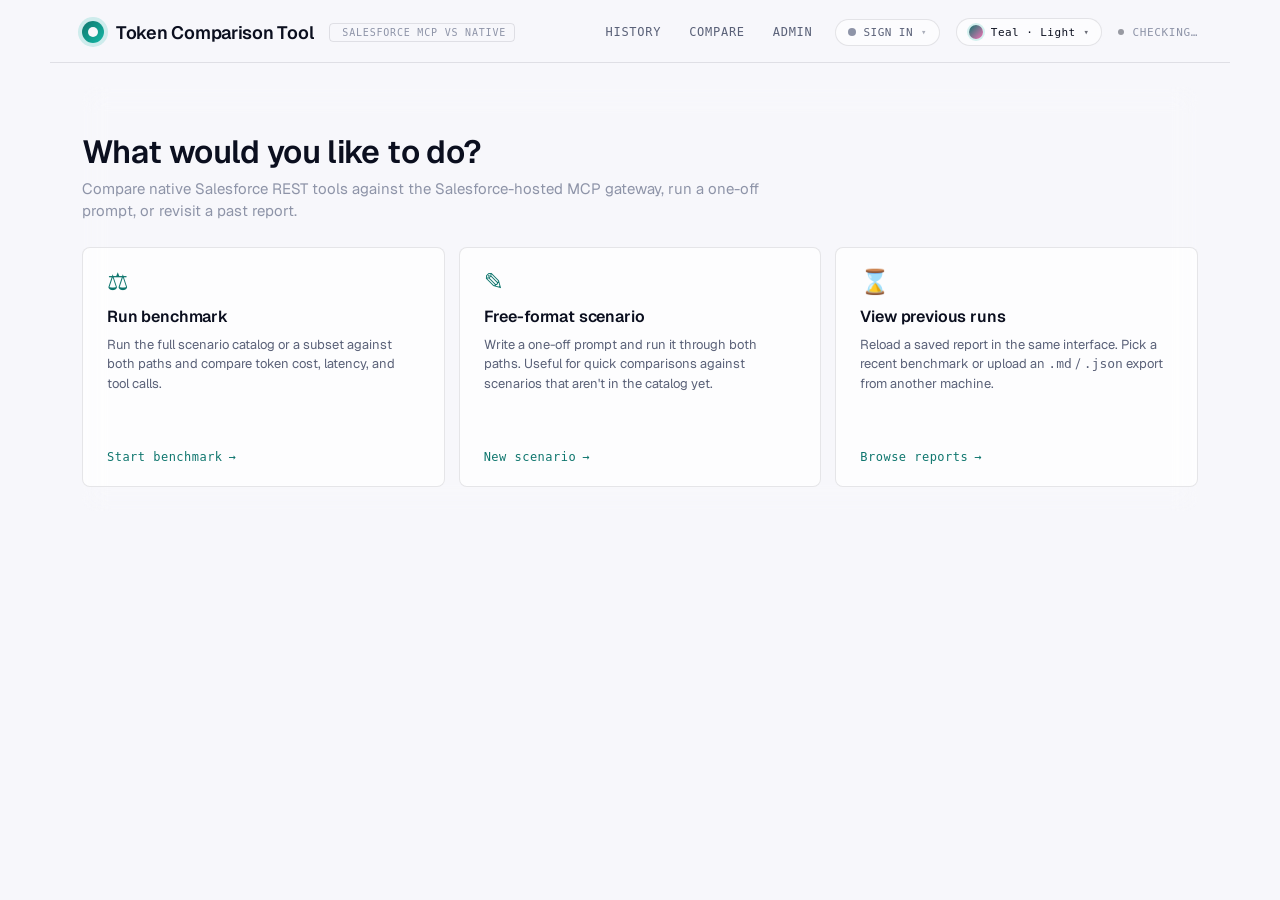
==== commit de9aa018: "feat(auth): header login/logout chip with status indicator New self-contained component mounted in t" ====
--- a/static/index.html
+++ b/static/index.html
@@ -44,6 +44,7 @@
       <a class="header-link" href="/history" id="history-link">History</a>
       <a class="header-link" href="/compare" id="compare-link">Compare</a>
       <a class="header-link" href="/admin" id="admin-link">Admin</a>
+      <div id="auth-chip-mount" class="auth-chip-mount"></div>
       <div id="theme-puck-mount" class="theme-puck-mount"></div>
       <div class="status" id="preflight-status">checking…</div>
     </nav>
@@ -92,15 +93,14 @@
       <h1 class="catalog-title">Compare <em>native tools</em> to <em>MCP</em>, run by run.</h1>
       <p class="muted" id="catalog-summary">loading scenarios…</p>
       <div class="catalog-meta" id="catalog-meta"></div>
-      <ul class="scenario-list" id="scenario-list">
-        <li class="scenario-list-header">
+      <div class="scenario-card-grid-controls">
+        <label class="select-all">
           <input type="checkbox" id="scenario-list-toggle-all" aria-label="Select or unselect all scenarios">
-          <span class="col-id">ID</span>
-          <span class="col-title">Scenario</span>
-          <span class="col-scope">Scope</span>
-          <span class="col-difficulty">Difficulty</span>
-        </li>
-      </ul>
+          <span>Select all</span>
+        </label>
+        <span class="muted" id="scenario-card-count">— scenarios</span>
+      </div>
+      <div class="scenario-card-grid" id="scenario-list" role="list"></div>
       <div class="controls">
         <label>Runs / path
           <select id="runs-per-path">
@@ -240,10 +240,23 @@
         <blockquote id="sv-prompt"></blockquote>
       </div>
 
-      <div class="verdict" id="sv-verdict" hidden>
-        <div class="verdict-icon" id="sv-verdict-icon">↓</div>
-        <div class="verdict-text" id="sv-verdict-text">—</div>
-        <div class="verdict-num" id="sv-verdict-num"></div>
+      <div class="verdict-hero glow-native" id="sv-verdict" hidden>
+        <span class="hero-eyebrow" id="sv-verdict-eyebrow">Verdict</span>
+        <h2 class="hero-headline" id="sv-verdict-headline">
+          <span class="hero-prefix" id="sv-verdict-prefix">Native is</span>
+          <em class="hero-multiplier" id="sv-verdict-multiplier">1.0×</em>
+          <span class="hero-suffix" id="sv-verdict-suffix">cheaper here.</span>
+        </h2>
+        <div class="hero-callouts" id="sv-verdict-callouts">
+          <div class="callout callout-native">
+            <div class="callout-label">Save / 10k runs</div>
+            <div class="callout-value" id="sv-verdict-savings">—</div>
+          </div>
+          <div class="callout callout-mcp">
+            <div class="callout-label">Token delta</div>
+            <div class="callout-value" id="sv-verdict-tok-delta">—</div>
+          </div>
+        </div>
       </div>
 
       <div class="model-pills" id="sv-model-pills" hidden></div>
@@ -394,9 +407,23 @@
       <p class="muted">Project token spend across volume + time. Native vs MCP totals, breakeven thresholds, and a 12-month cumulative curve.</p>
       <div class="projection-panel" id="projection-panel">
         <div class="projection-controls">
-          <label>Volume
-            <input type="number" id="projection-volume" value="10000" min="1" step="1000">
-          </label>
+          <div class="proj-slider-block">
+            <div class="proj-slider-row">
+              <span class="proj-slider-eyebrow">Volume / month</span>
+              <span class="proj-slider-readout" id="projection-volume-readout">10,000</span>
+            </div>
+            <input type="range" id="projection-volume" class="proj-slider"
+                   min="0" max="100" value="50" step="1"
+                   aria-label="Monthly volume on log scale, 10 to 1,000,000">
+            <div class="proj-slider-ticks" aria-hidden="true">
+              <span data-tick="10">10</span>
+              <span data-tick="100">100</span>
+              <span data-tick="1k">1k</span>
+              <span data-tick="10k">10k</span>
+              <span data-tick="100k">100k</span>
+              <span data-tick="1m">1M</span>
+            </div>
+          </div>
           <label>Period
             <div class="segmented" id="projection-period">
               <button type="button" data-period="day">Daily</button>
@@ -505,6 +532,8 @@
   <script src="chart.min.js"></script>
   <script src="js/theme.js?v=1"></script>
   <script src="js/themepuck.js?v=1"></script>
+  <script src="js/authchip.js?v=1"></script>
+  <script src="js/motion.js?v=1"></script>
   <script>
     // Cache-bust app.js on every page load so fixes take effect without
     // forcing the user to hard-refresh or clear site data.
--- a/static/styles.css
+++ b/static/styles.css
@@ -5,7 +5,12 @@
  * avoid touching <link rel="stylesheet"> in every static page.
  */
 @import url("css/tokens.css");
+@import url("css/legacy.css");
 @import url("css/base.css");
 @import url("css/motion.css");
 @import url("css/views.css");
 @import url("css/themepuck.css");
+@import url("css/authchip.css");
+@import url("css/overrides.css");
+@import url("css/summary.css");
+@import url("css/print.css") print;
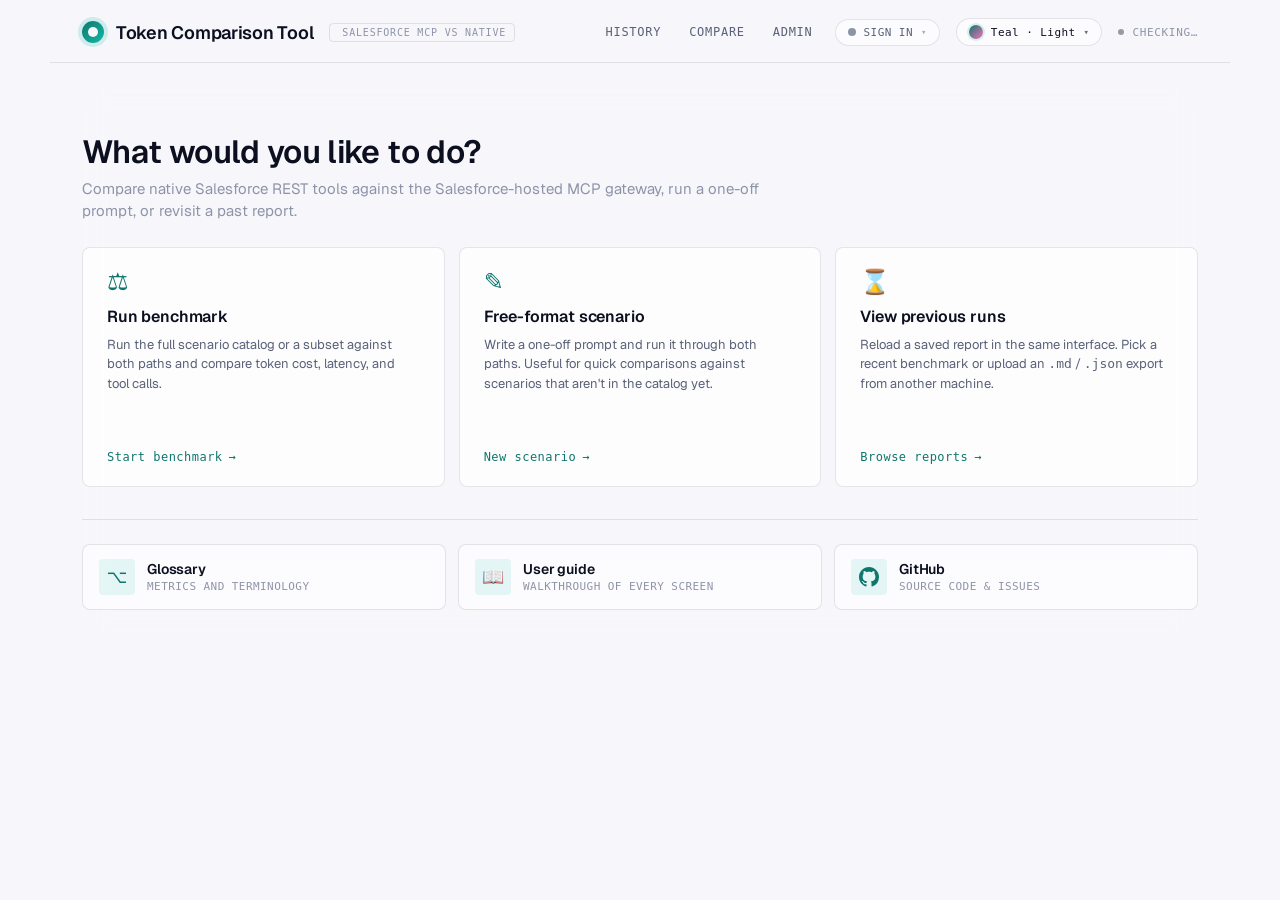
==== commit 9c88069b: "feat(landing): footer with Glossary, User guide, GitHub links Three resource links rendered as glass" ====
--- a/static/index.html
+++ b/static/index.html
@@ -84,6 +84,32 @@
           <span class="landing-card-cta">Browse reports <span aria-hidden="true">→</span></span>
         </button>
       </div>
+
+      <nav class="landing-footer" aria-label="Resources">
+        <a class="landing-footer-link" href="/glossary">
+          <span class="landing-footer-icon" aria-hidden="true">⌥</span>
+          <span class="landing-footer-text">
+            <span class="landing-footer-title">Glossary</span>
+            <span class="landing-footer-desc">Metrics and terminology</span>
+          </span>
+        </a>
+        <a class="landing-footer-link" href="/guide">
+          <span class="landing-footer-icon" aria-hidden="true">📖</span>
+          <span class="landing-footer-text">
+            <span class="landing-footer-title">User guide</span>
+            <span class="landing-footer-desc">Walkthrough of every screen</span>
+          </span>
+        </a>
+        <a class="landing-footer-link" href="https://github.com/josers18/Token-Comparison-Tool" target="_blank" rel="noopener noreferrer">
+          <span class="landing-footer-icon" aria-hidden="true">
+            <svg xmlns="http://www.w3.org/2000/svg" viewBox="0 0 16 16" width="20" height="20" fill="currentColor"><path d="M8 0C3.58 0 0 3.58 0 8c0 3.54 2.29 6.53 5.47 7.59.4.07.55-.17.55-.38 0-.19-.01-.82-.01-1.49-2.01.37-2.53-.49-2.69-.94-.09-.23-.48-.94-.82-1.13-.28-.15-.68-.52-.01-.53.63-.01 1.08.58 1.23.82.72 1.21 1.87.87 2.33.66.07-.52.28-.87.51-1.07-1.78-.2-3.64-.89-3.64-3.95 0-.87.31-1.59.82-2.15-.08-.2-.36-1.02.08-2.12 0 0 .67-.21 2.2.82.64-.18 1.32-.27 2-.27.68 0 1.36.09 2 .27 1.53-1.04 2.2-.82 2.2-.82.44 1.1.16 1.92.08 2.12.51.56.82 1.27.82 2.15 0 3.07-1.87 3.75-3.65 3.95.29.25.54.73.54 1.48 0 1.07-.01 1.93-.01 2.2 0 .21.15.46.55.38A8.013 8.013 0 0 0 16 8c0-4.42-3.58-8-8-8z"/></svg>
+          </span>
+          <span class="landing-footer-text">
+            <span class="landing-footer-title">GitHub</span>
+            <span class="landing-footer-desc">Source code &amp; issues</span>
+          </span>
+        </a>
+      </nav>
     </section>
 
     <section id="setup-view" class="card" hidden>
